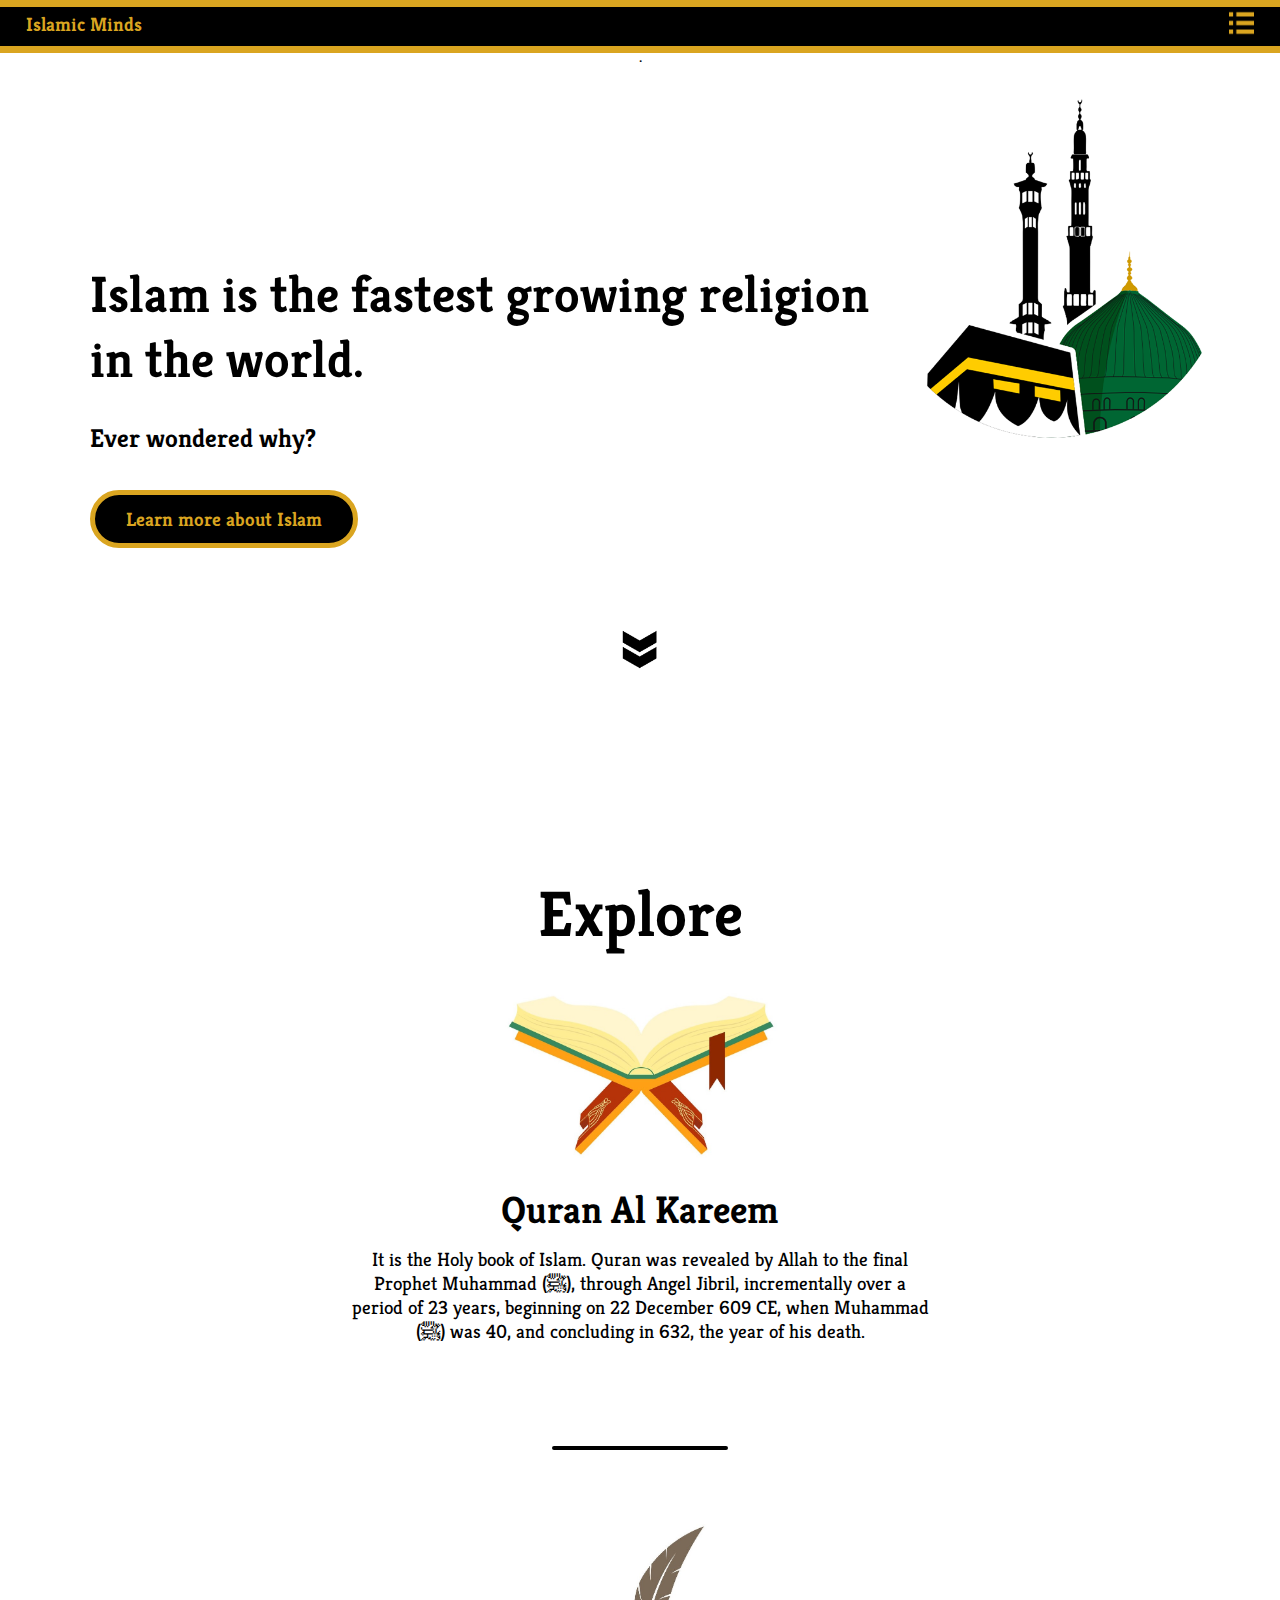
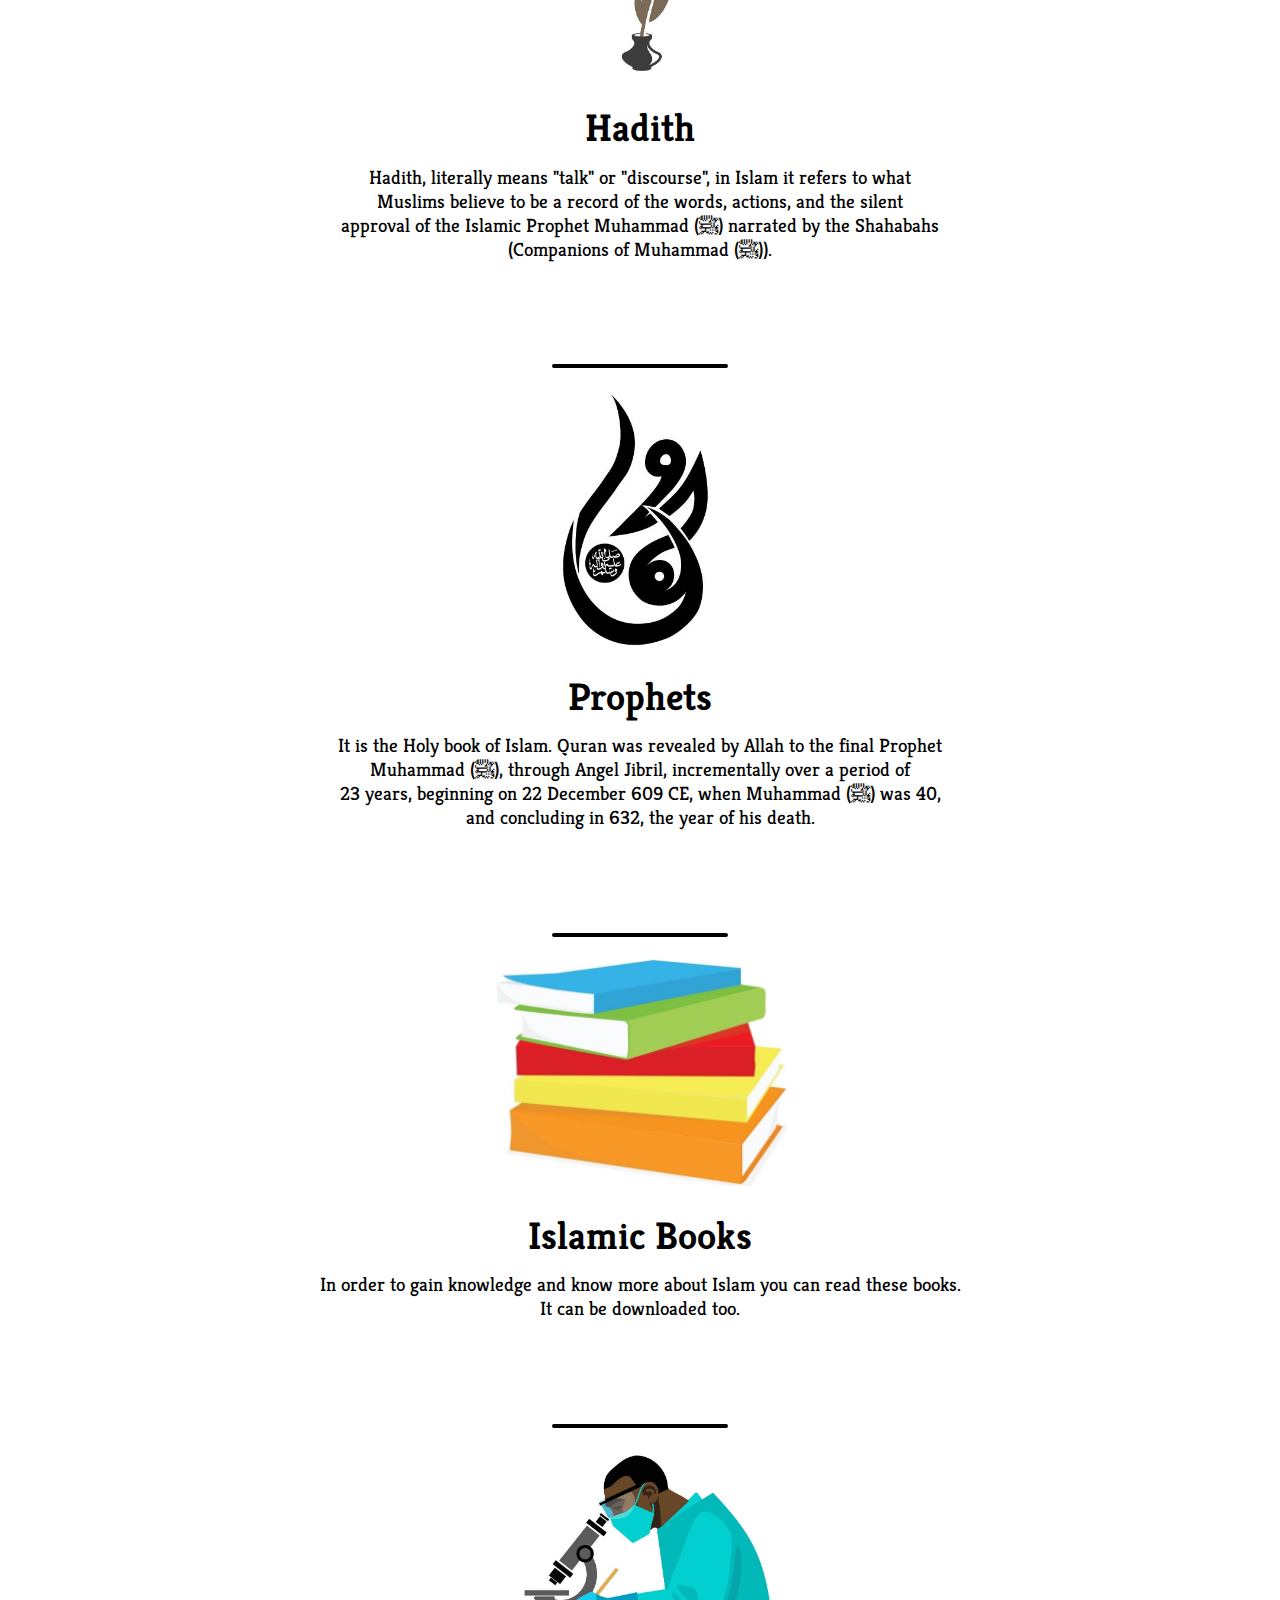
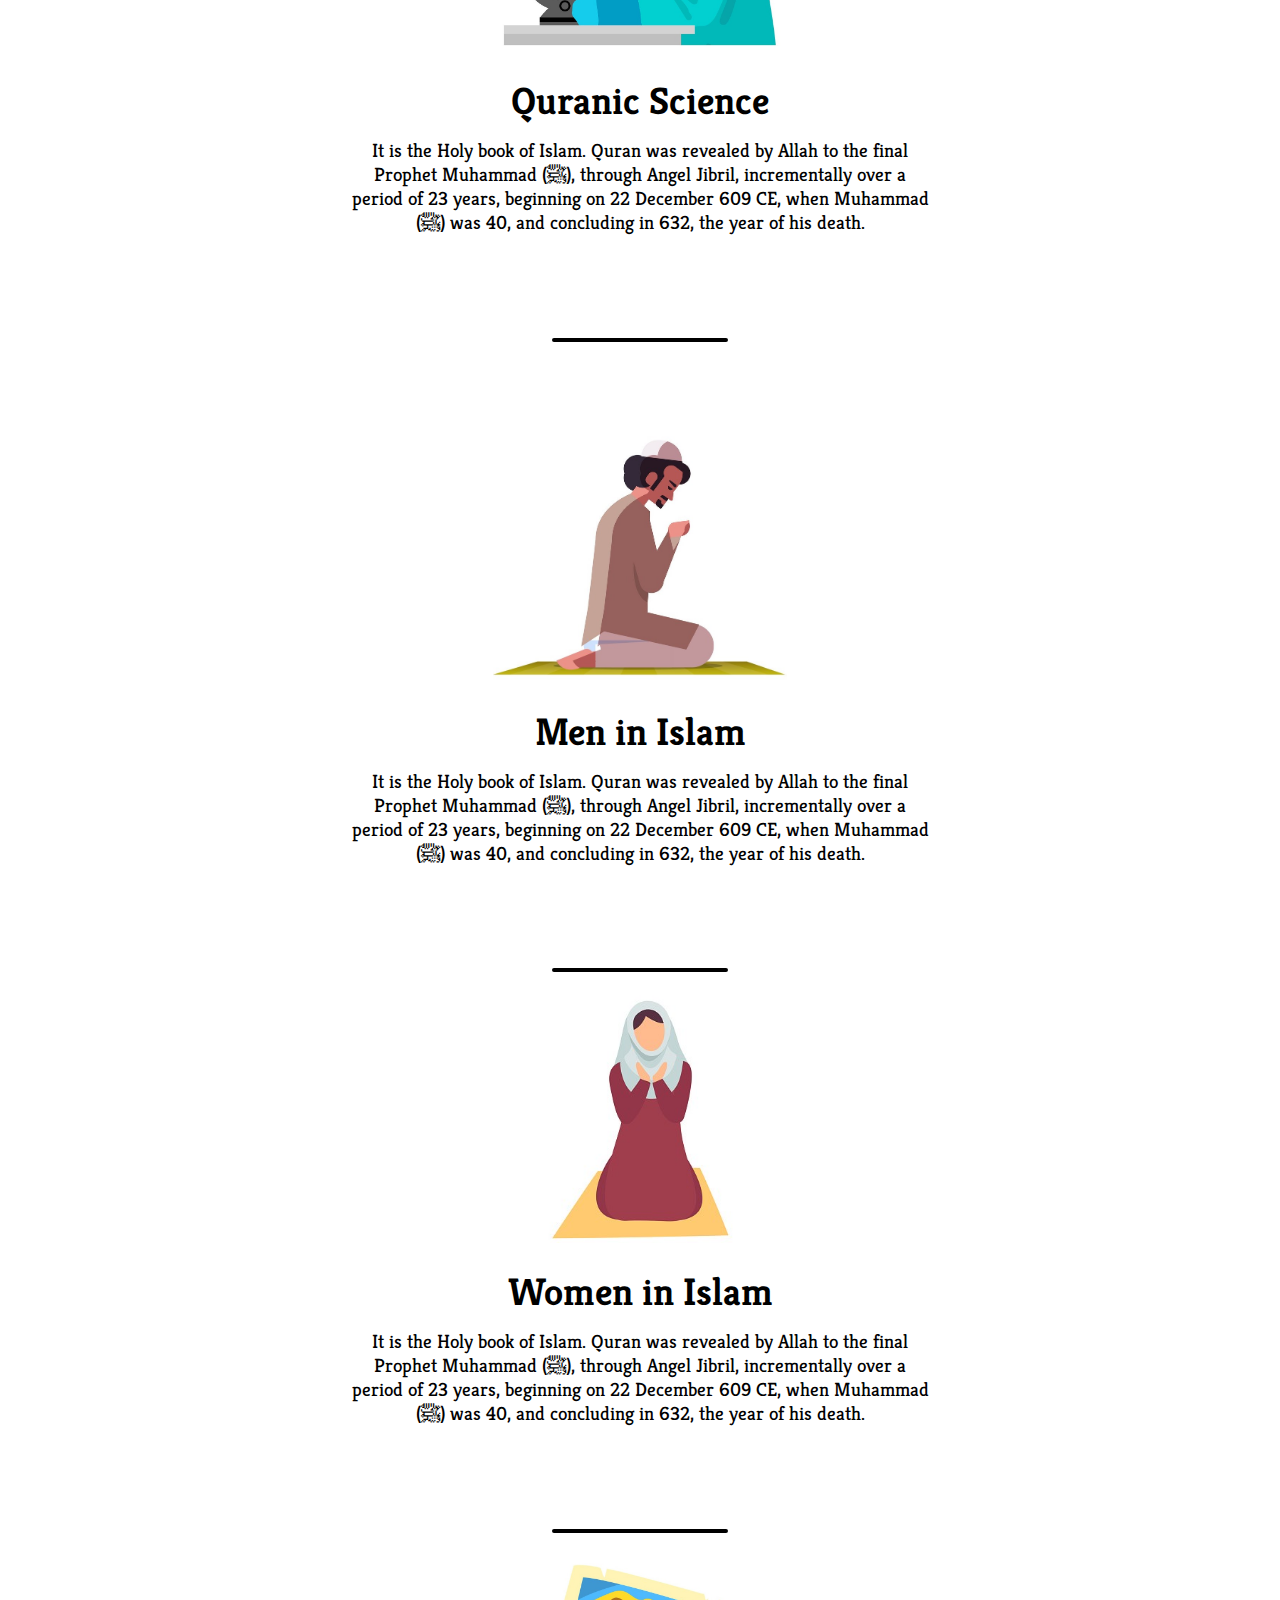
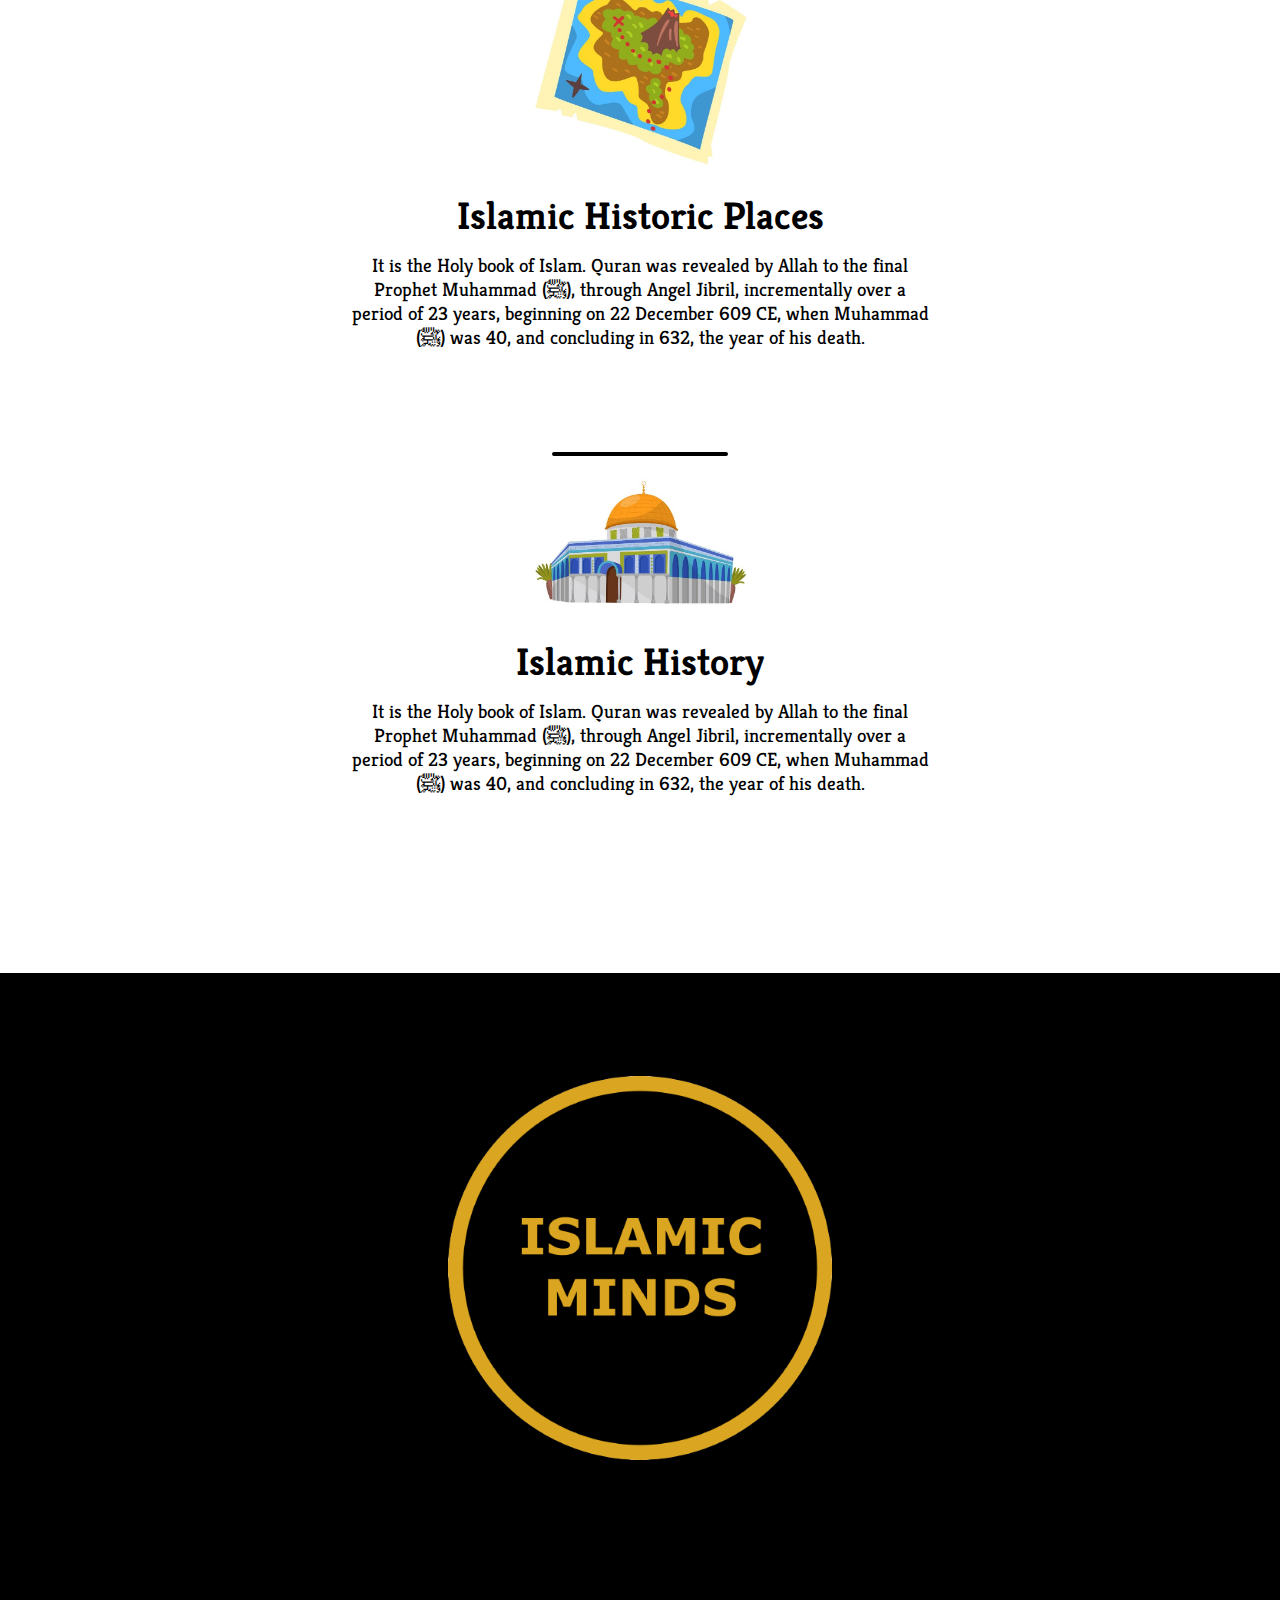
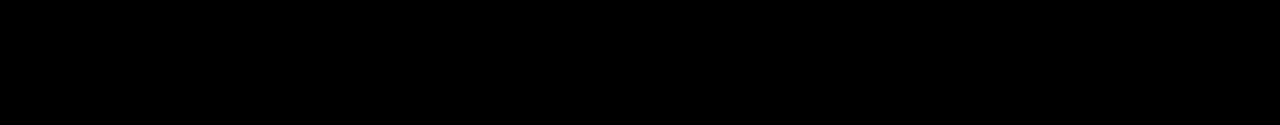
==== index.htm @ e4128f82 "An update" ====
<!DOCTYPE html>
<html lang="en">
  <head>
    <meta charset="UTF-8" />
    <meta
      name="viewport"
      content="width=device-width,initial-scale=1,maximum-scale=1,user-scalable=no"
    />
    <meta http-equiv="X-UA-Compatible" content="IE=edge,chrome=1" />
    <meta name="HandheldFriendly" content="true" />
    <title>Islamic Minds</title>
    <link
      rel="stylesheet"
      href="CSS\style.css"
    />
    <link
      href="https://fonts.googleapis.com/css2?family=Kreon&display=swap"
      rel="stylesheet"
    />
    <link rel="stylesheet" href="https://cdnjs.cloudflare.com/ajax/libs/font-awesome/4.7.0/css/font-awesome.min.css">
    <link
      rel="icon"
      type="image/png"
      href="Images\Favicon.png"
    />
    <script src="Javascript\script.js"></script>
  </head>
  <body>
    <div class="gold-bar">.</div>
    <h2 class="logo">
      <a href="index.htm"
        >Islamic Minds</a>
    </h2>
    <div id="mynavbar" class="navbar">
      <a href="javascript:void(0)" class="closebtn" onclick="closeNav()"
        >&times;</a
      >
      
      <h2>
        <a href="index.htm"
          ><img
            src="Images\logo.png"
            width="20%"
        /></a>
      </h2>
      <a href="HTML/Quran.htm">Quran</a>
      <a href="HTML/Hadith.htm">Hadith</a>
      <a href="HTML/Dua.htm">Dua</a>
      <a href="HTML/Pillars-of-islam.htm">Pillars of Islam</a>
      <a href="HTML/Prophets.htm">Prophets</a>
      <a href="HTML/Books.htm">Books to gain more knowledge about Islam</a>
      <a href="HTML/Dawah-Training.htm">Dawah Training</a>
      <a href="HTML/Quranic-science.htm">Quranic Science</a>
      <a href="HTML/Invention-by-Muslims.htm">Invention by Muslims</a>
      <a href="HTML/Men-in-Islam.htm">Men in Islam</a>
      <a href="HTML/Women-in-Islam.htm">Women in Islam</a>
      <a href="HTML/Nasheed.htm">Nasheeds</a>
      <a href="HTML/History.htm">Islamic History</a>
      <a href="HTML/Places.htm">Islamic Places</a>
      <a href="HTML/Movies.htm">Islamic Movies/Series</a>
      <a href="#">Developers</a>
      <a href="#">Services</a>
      <a href="#">Clients</a>
      <a href="#">Contact</a>
    </div>
    <!-- Use any element to open the sidenav -->
    <span onclick="openNav()"
      ><img
        id="menu"
        src="Images\menu.png"
    /></span>
<div class="gold-bar">.</div>
    <!-- Add all page content inside this div if you want the side nav to push page content to the right (not used if you only want the sidenav to sit on top of the page -->
<!------------------------------------------------------------------------HOMEPAGE----------------------------------------------------------------->
    <div id="main">
<!------------------------------------------------------------------------------------------------------------------------------------------------->
      <div class="homepage-features">
        <img
          src="Images\Makkah-Madinah.png"
          align="right"
          width="30%"
        />
<div>
  <h1 class="homepage-heading-left">
    Islam is the fastest growing religion<br />in the world.
  </h1>
  <br />

  <h5 class="homepage-heading-2-left">Ever wondered why?</h5>
  <a href="Introduction-to-Islam.htm" class="Button"
    ><b>Learn more about Islam</b></a
  >
</div>
<img class="scroll-down" src="Images\Double-down arrow.png" />

  
      </div>
      <br/>
      <br/>
     <h3 id="explore">Explore</h3>
      <div class="homepage-features">
          <img class="homepage-images" src="Vector\Quran.jpg"/>
          <h1 class="title">
            Quran Al Kareem
          </h1>
          <p class="centered-paragraph">It is the Holy book of Islam. Quran was revealed by Allah to the final<br />
            Prophet Muhammad (ﷺ), through Angel Jibril, incrementally over a<br />
            period of 23 years, beginning on 22 December 609 CE, when
            Muhammad<br />(ﷺ) was 40, and concluding in 632, the year of his
            death.</p>
      </div>
      <hr/>
      <div class="homepage-features">
        <img class="homepage-images" src="Vector\hadith.jpg"/>
        <h1 class="title">
            Hadith
        </h1>
        <p class="centered-paragraph"> Hadith, literally means "talk" or "discourse", in Islam it refers to
            what<br />Muslims believe to be a record of the words, actions, and
            the silent<br />approval of the Islamic Prophet Muhammad (ﷺ) narrated
            by the Shahabahs<br />(Companions of Muhammad (ﷺ)).</p>
    </div>
    <hr/>
    <div class="homepage-features">
        <img class="homepage-images" src="Vector\Prophet.jpg"/>
        <h1 class="title">
            Prophets
        </h1>
        <p class="centered-paragraph">It is the Holy book of Islam. Quran was revealed by Allah to the final
            Prophet<br />Muhammad (ﷺ), through Angel Jibril, incrementally over a
            period of<br />23 years, beginning on 22 December 609 CE, when
            Muhammad (ﷺ) was 40,<br />and concluding in 632, the year of his
            death.</p>
    </div>
    <hr/>
    <div class="homepage-features">
        <img class="homepage-images" src="Vector\Book.JPG"/>
        <h1 class="title">
            Islamic Books
        </h1>
        <p class="centered-paragraph">In order to gain knowledge and know more about Islam you can read
          these books.<br />It can be downloaded too.</p>
    </div>
    <hr/>
    <div class="homepage-features">
        <img class="homepage-images" src="Vector\Science.jpg"/>
        <h1 class="title">
            Quranic Science
        </h1>
        <p class="centered-paragraph">It is the Holy book of Islam. Quran was revealed by Allah to the final<br />
          Prophet Muhammad (ﷺ), through Angel Jibril, incrementally over a<br />
          period of 23 years, beginning on 22 December 609 CE, when
          Muhammad<br />(ﷺ) was 40, and concluding in 632, the year of his
          death.</p>
    </div>
    <hr/>
    <div class="homepage-features">
        <img class="homepage-images" src="Vector\Salah.jpg"/>
        <h1 class="title">
            Men in Islam
        </h1>
        <p class="centered-paragraph">It is the Holy book of Islam. Quran was revealed by Allah to the final<br />
          Prophet Muhammad (ﷺ), through Angel Jibril, incrementally over a<br />
          period of 23 years, beginning on 22 December 609 CE, when
          Muhammad<br />(ﷺ) was 40, and concluding in 632, the year of his
          death.</p>
    </div>
    <hr/>
    <div class="homepage-features">
        <img class="homepage-images" src="Vector\Woman.jpg"/>
        <h1 class="title">
          Women in Islam
        </h1>
        <p class="centered-paragraph">It is the Holy book of Islam. Quran was revealed by Allah to the final<br />
          Prophet Muhammad (ﷺ), through Angel Jibril, incrementally over a<br />
          period of 23 years, beginning on 22 December 609 CE, when
          Muhammad<br />(ﷺ) was 40, and concluding in 632, the year of his
          death.</p>
    </div>
    <hr/>
    <div class="homepage-features">
        <img class="homepage-images" src="Vector\Historic places.jpg"/>
        <h1 class="title">
            Islamic Historic Places
        </h1>
        <p class="centered-paragraph">It is the Holy book of Islam. Quran was revealed by Allah to the final<br />
          Prophet Muhammad (ﷺ), through Angel Jibril, incrementally over a<br />
          period of 23 years, beginning on 22 December 609 CE, when
          Muhammad<br />(ﷺ) was 40, and concluding in 632, the year of his
          death.</p>
    </div> 
    <hr/>
    <div class="homepage-features">
        <img class="homepage-images" src="Vector\History.jpg"/>
        <h1 class="title">
            Islamic History
        </h1>
        <p class="centered-paragraph">It is the Holy book of Islam. Quran was revealed by Allah to the final<br />
          Prophet Muhammad (ﷺ), through Angel Jibril, incrementally over a<br />
          period of 23 years, beginning on 22 December 609 CE, when
          Muhammad<br />(ﷺ) was 40, and concluding in 632, the year of his
          death.</p>
    </div>
    </div>
  </body>
  <!----------------------------------------------------------------------------------------------------------------------------------------------->
  <!--------------------------------------------------------FOOTER--------------------------------------------------------------------------------->
  <footer>
    <img src="Images/logo-transparent.png" class="footer-logo">
    <div class="footer">
      <div class="row">
      <a href="#"><i class="fa fa-facebook"></i></a>
      <a href="#"><i class="fa fa-instagram"></i></a>
      <a href="#"><i class="fa fa-youtube"></i></a>
      <a href="#"><i class="fa fa-twitter"></i></a>
      </div>
      
      <div class="row">
      <ul>
      <li><a href="#">Contact us</a></li>
      <li><a href="#">Our Services</a></li>
      <li><a href="#">Privacy Policy</a></li>
      <li><a href="#">Terms & Conditions</a></li>
      <li><a href="#">Career</a></li>
      </ul>
      </div>
      
      <div class="row">
      Islamic Minds Copyright © 2021 Inferno - All rights reserved || Designed By: Algorithms 
      </div>
      </div>
  </footer>
  <!----------------------------------------------------------------------------------------------------------------------------------------------->
</html>
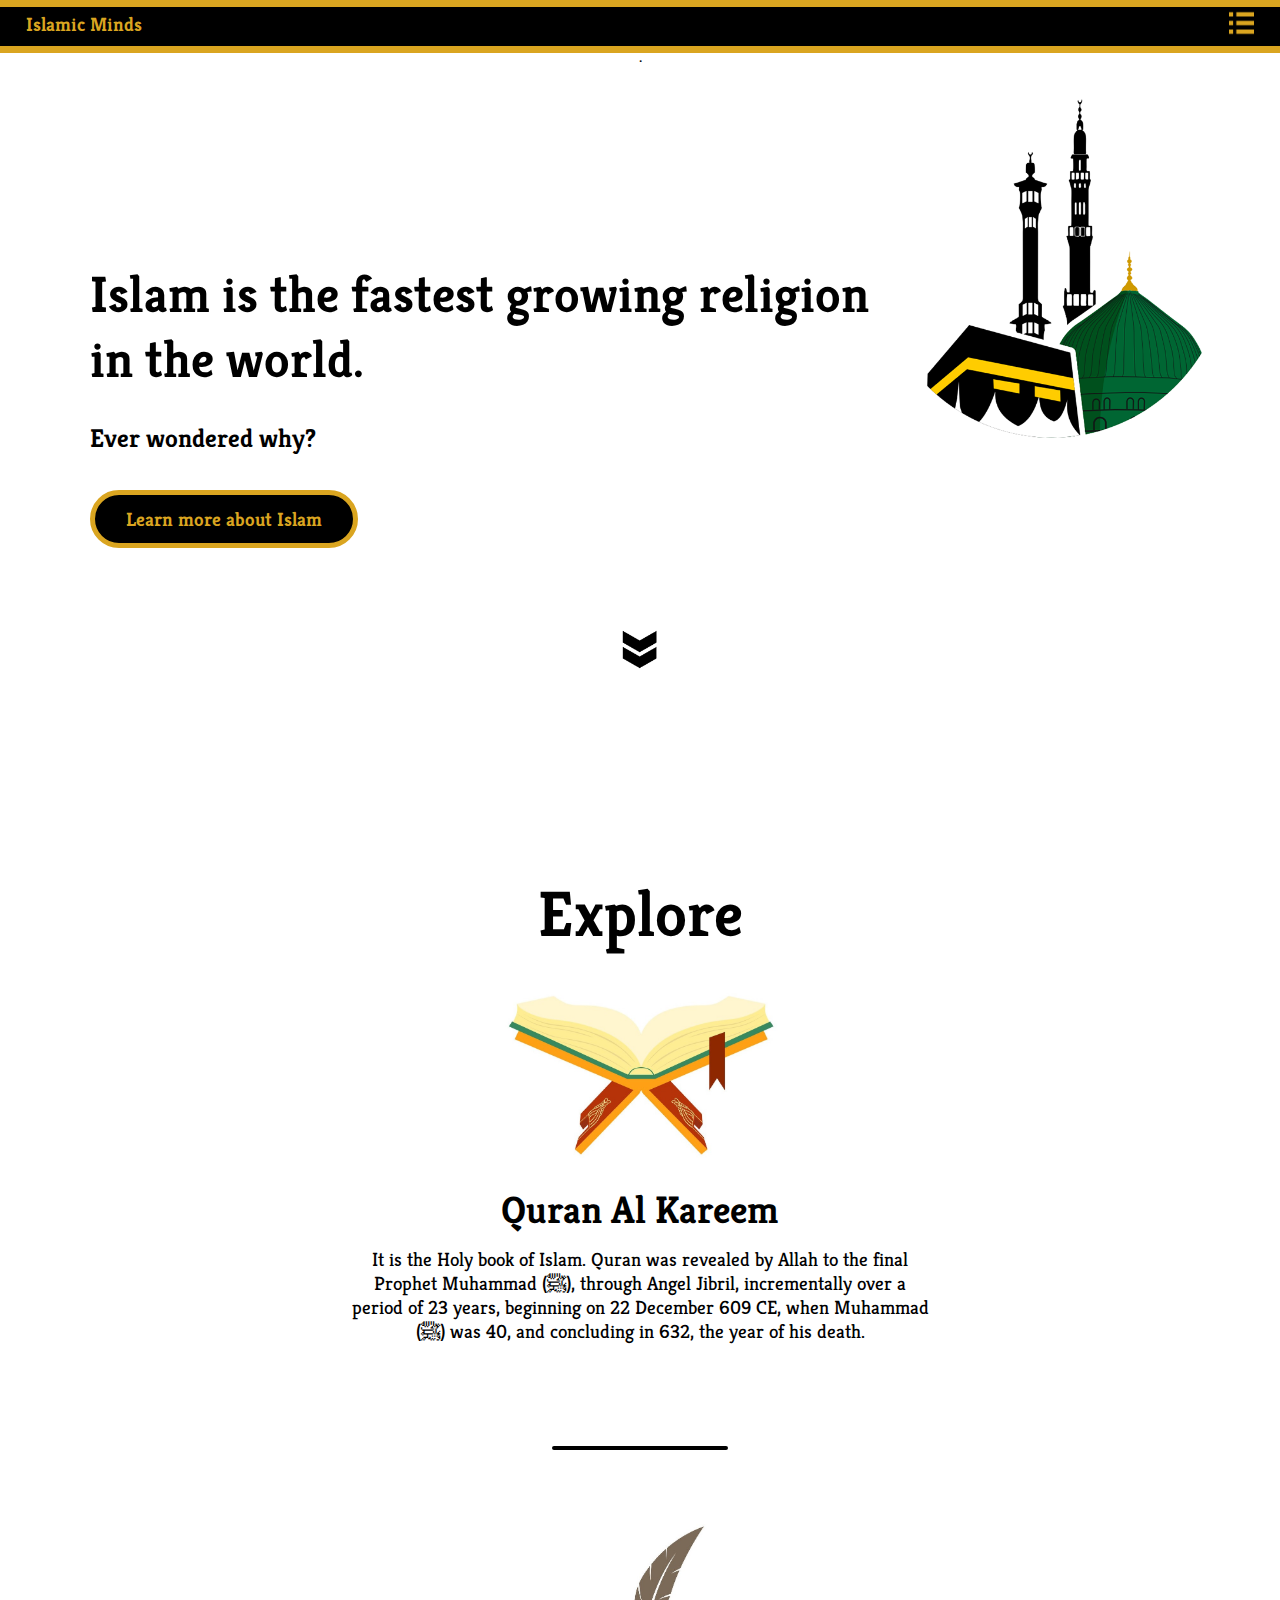
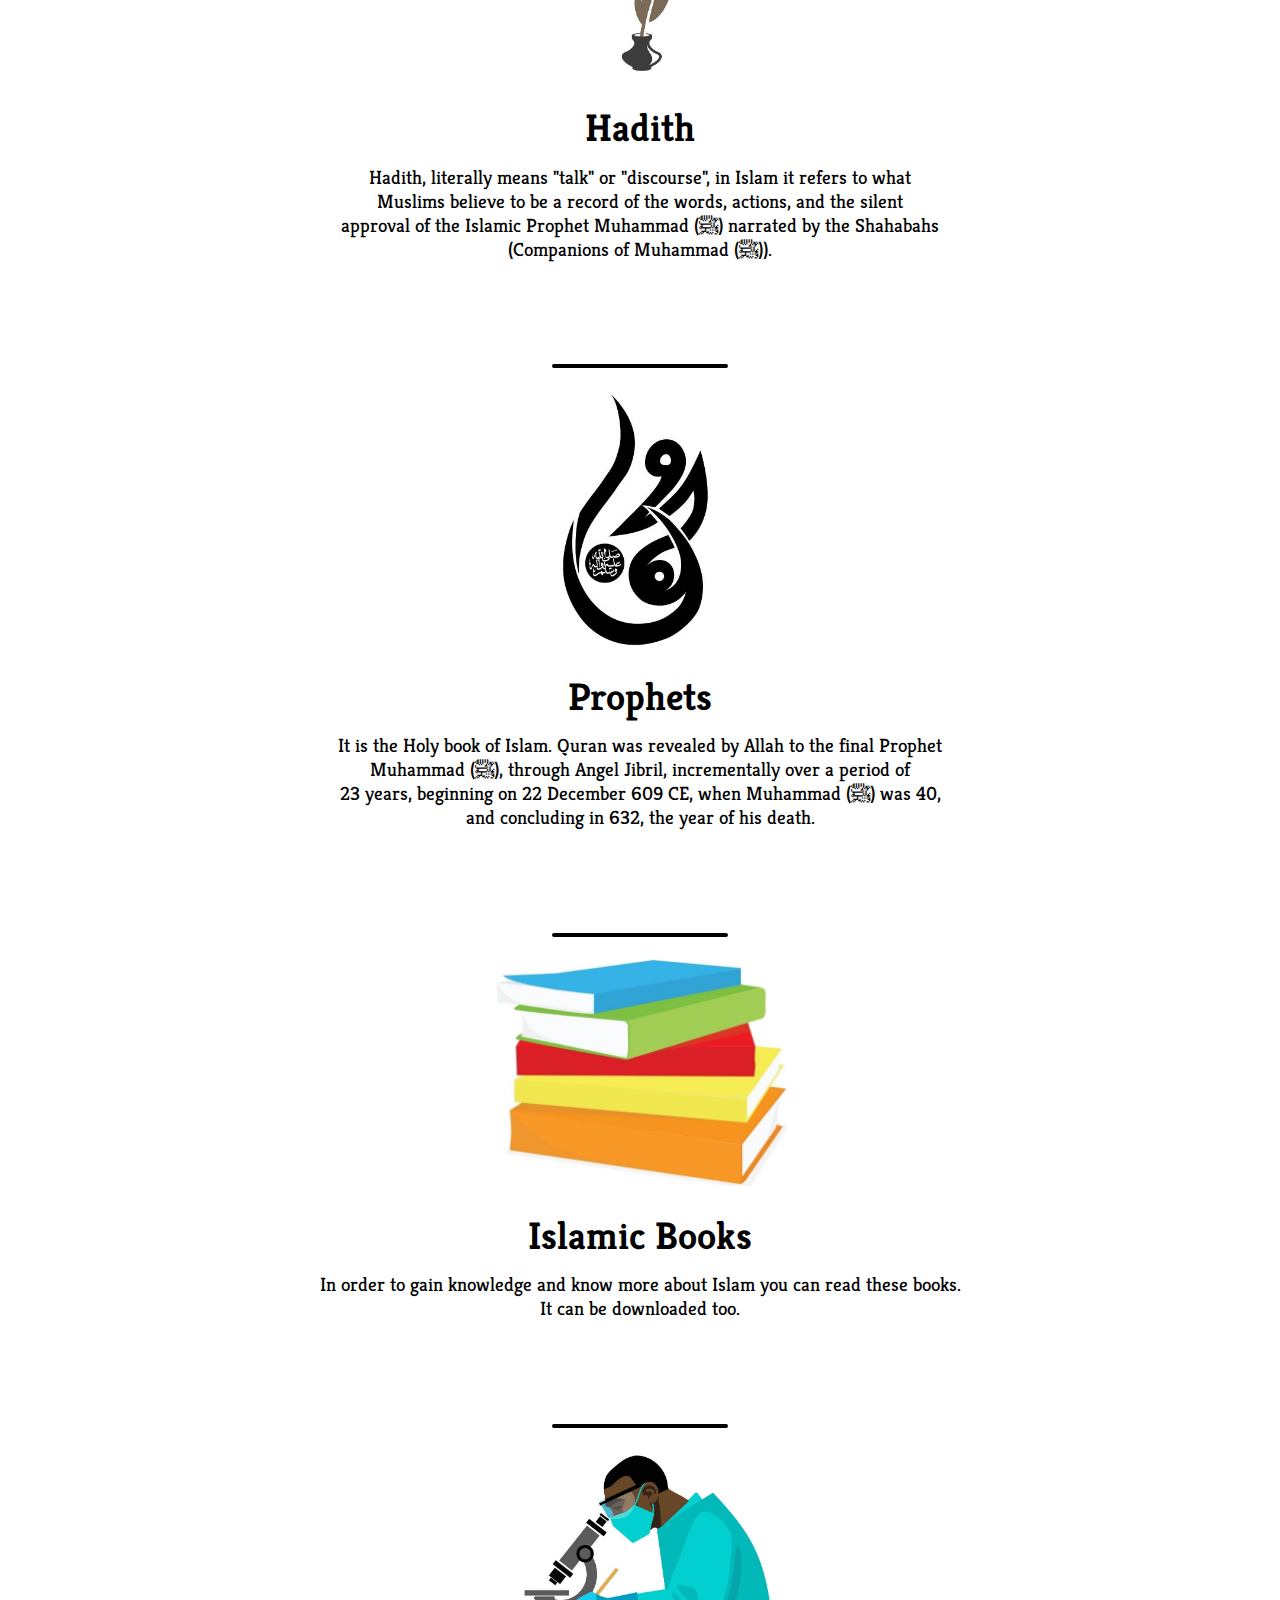
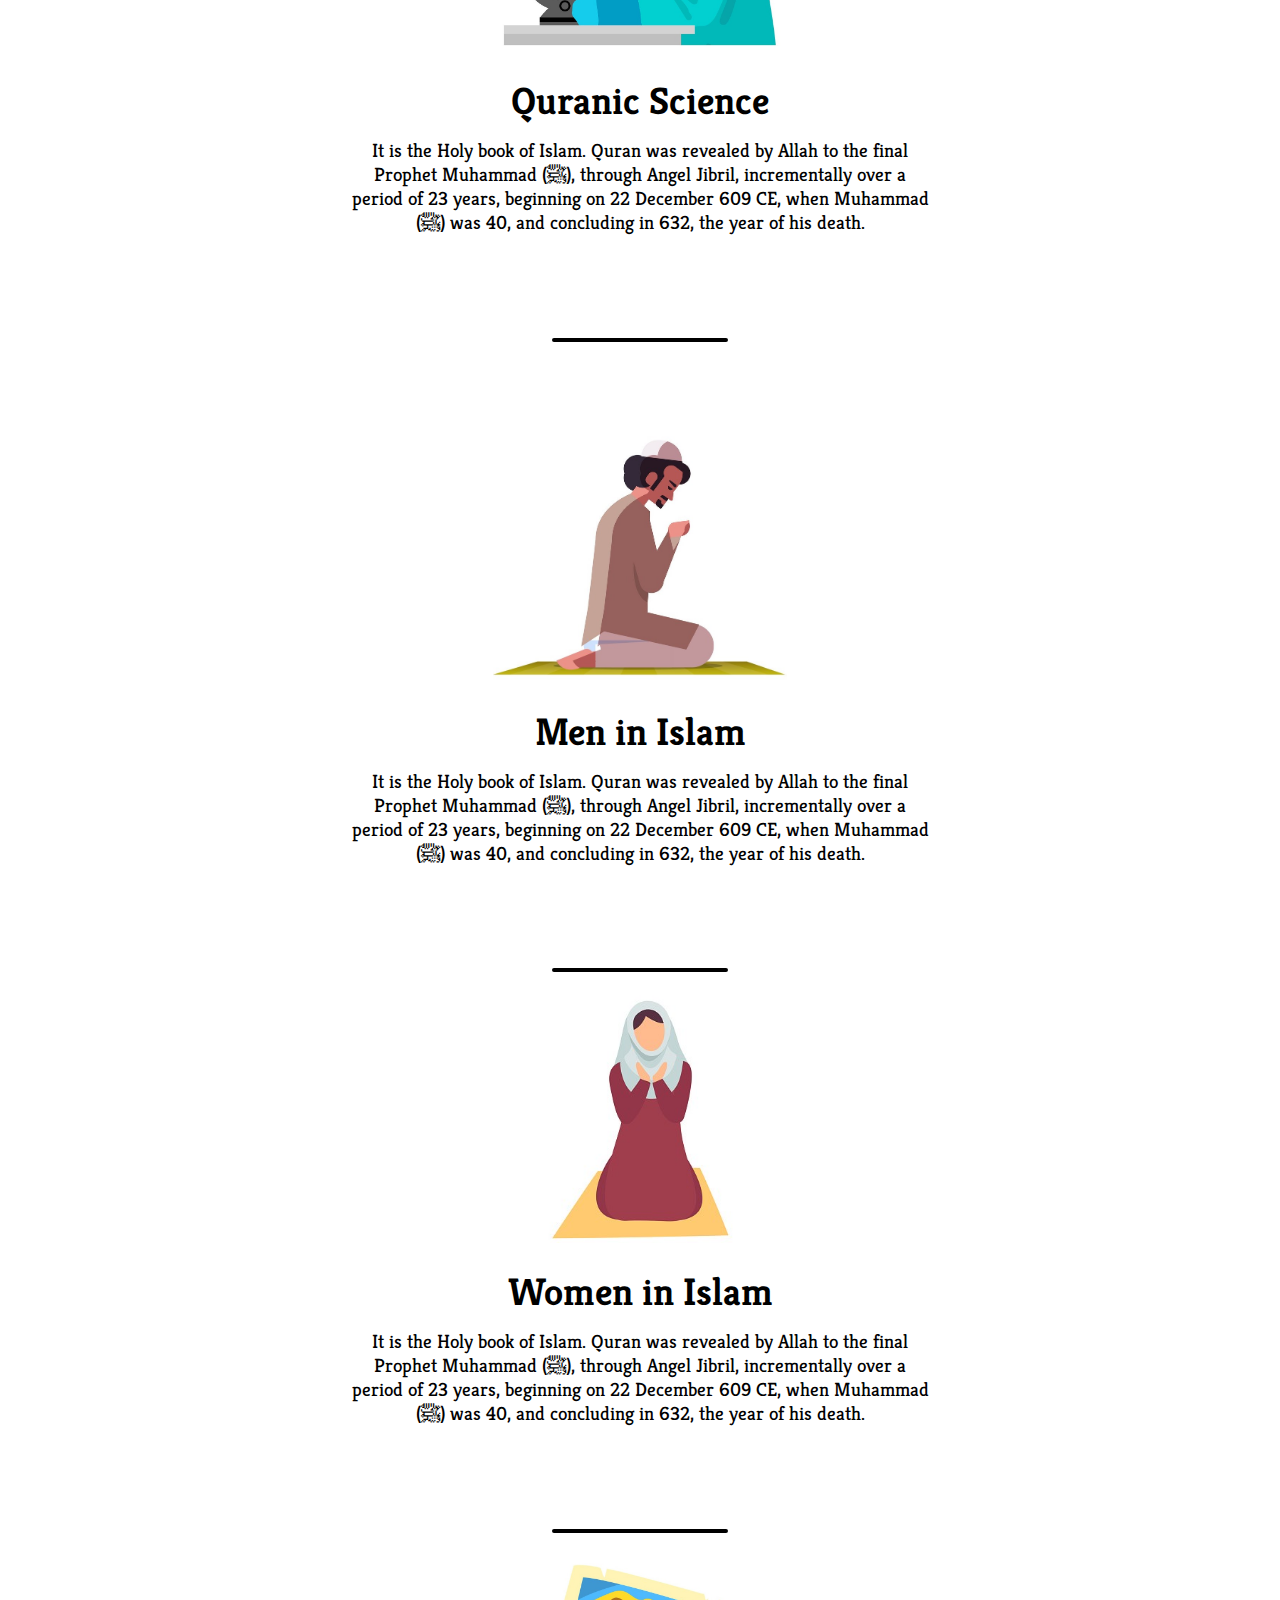
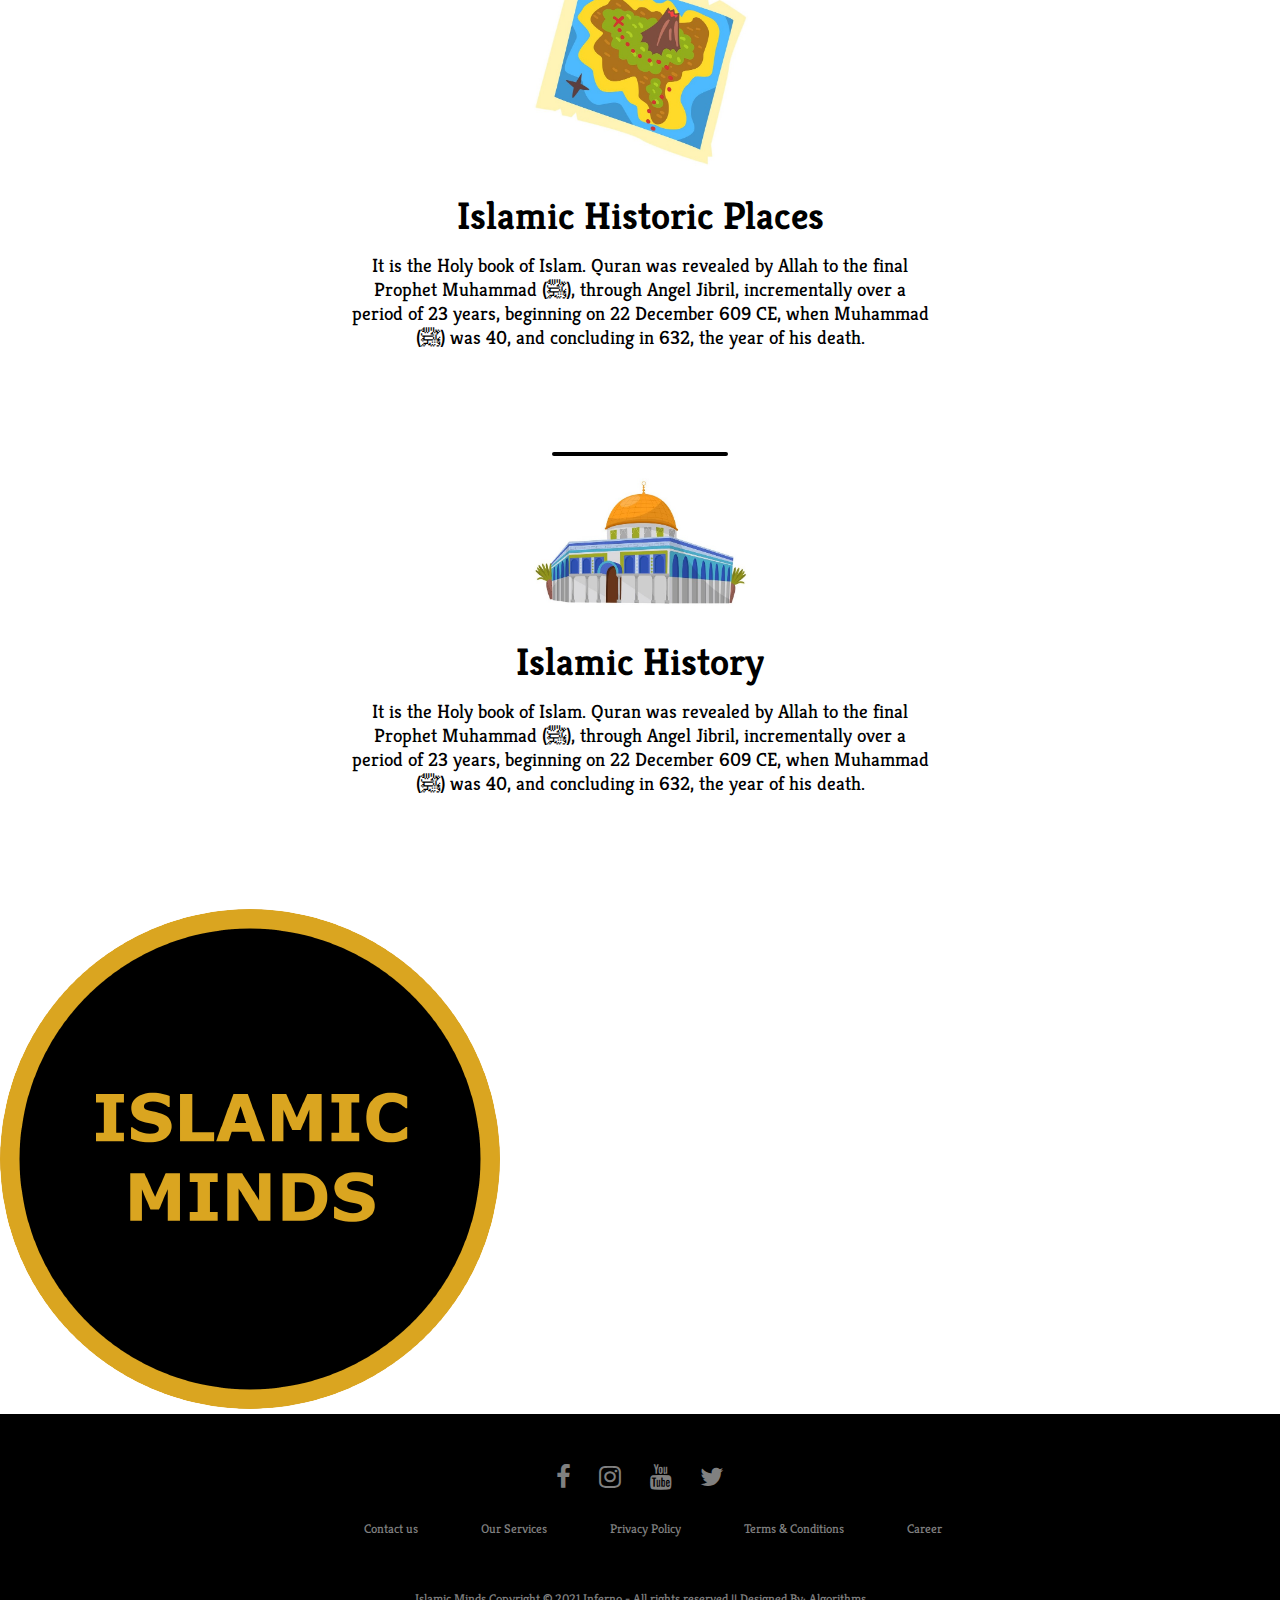
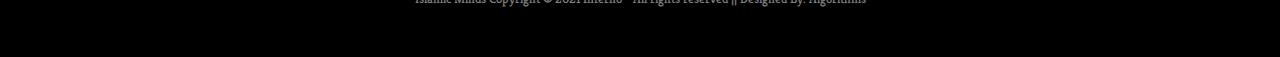
==== commit 14d98b0c: "An update" ====
--- a/index.htm
+++ b/index.htm
@@ -208,14 +208,14 @@
   <footer>
     <img src="Images/logo-transparent.png" class="footer-logo">
     <div class="footer">
-      <div class="row">
-      <a href="#"><i class="fa fa-facebook"></i></a>
-      <a href="#"><i class="fa fa-instagram"></i></a>
+      <div class="rowx">
+      <a href="#https://www.facebook.com/Islamic-Minds-101975535158577"><i class="fa fa-facebook"></i></a>
+      <a href="#https://www.instagram.com/islamicminds.official/"><i class="fa fa-instagram"></i></a>
       <a href="#"><i class="fa fa-youtube"></i></a>
       <a href="#"><i class="fa fa-twitter"></i></a>
       </div>
       
-      <div class="row">
+      <div class="rowx">
       <ul>
       <li><a href="#">Contact us</a></li>
       <li><a href="#">Our Services</a></li>
@@ -225,7 +225,7 @@
       </ul>
       </div>
       
-      <div class="row">
+      <div class="rowx">
       Islamic Minds Copyright © 2021 Inferno - All rights reserved || Designed By: Algorithms 
       </div>
       </div>
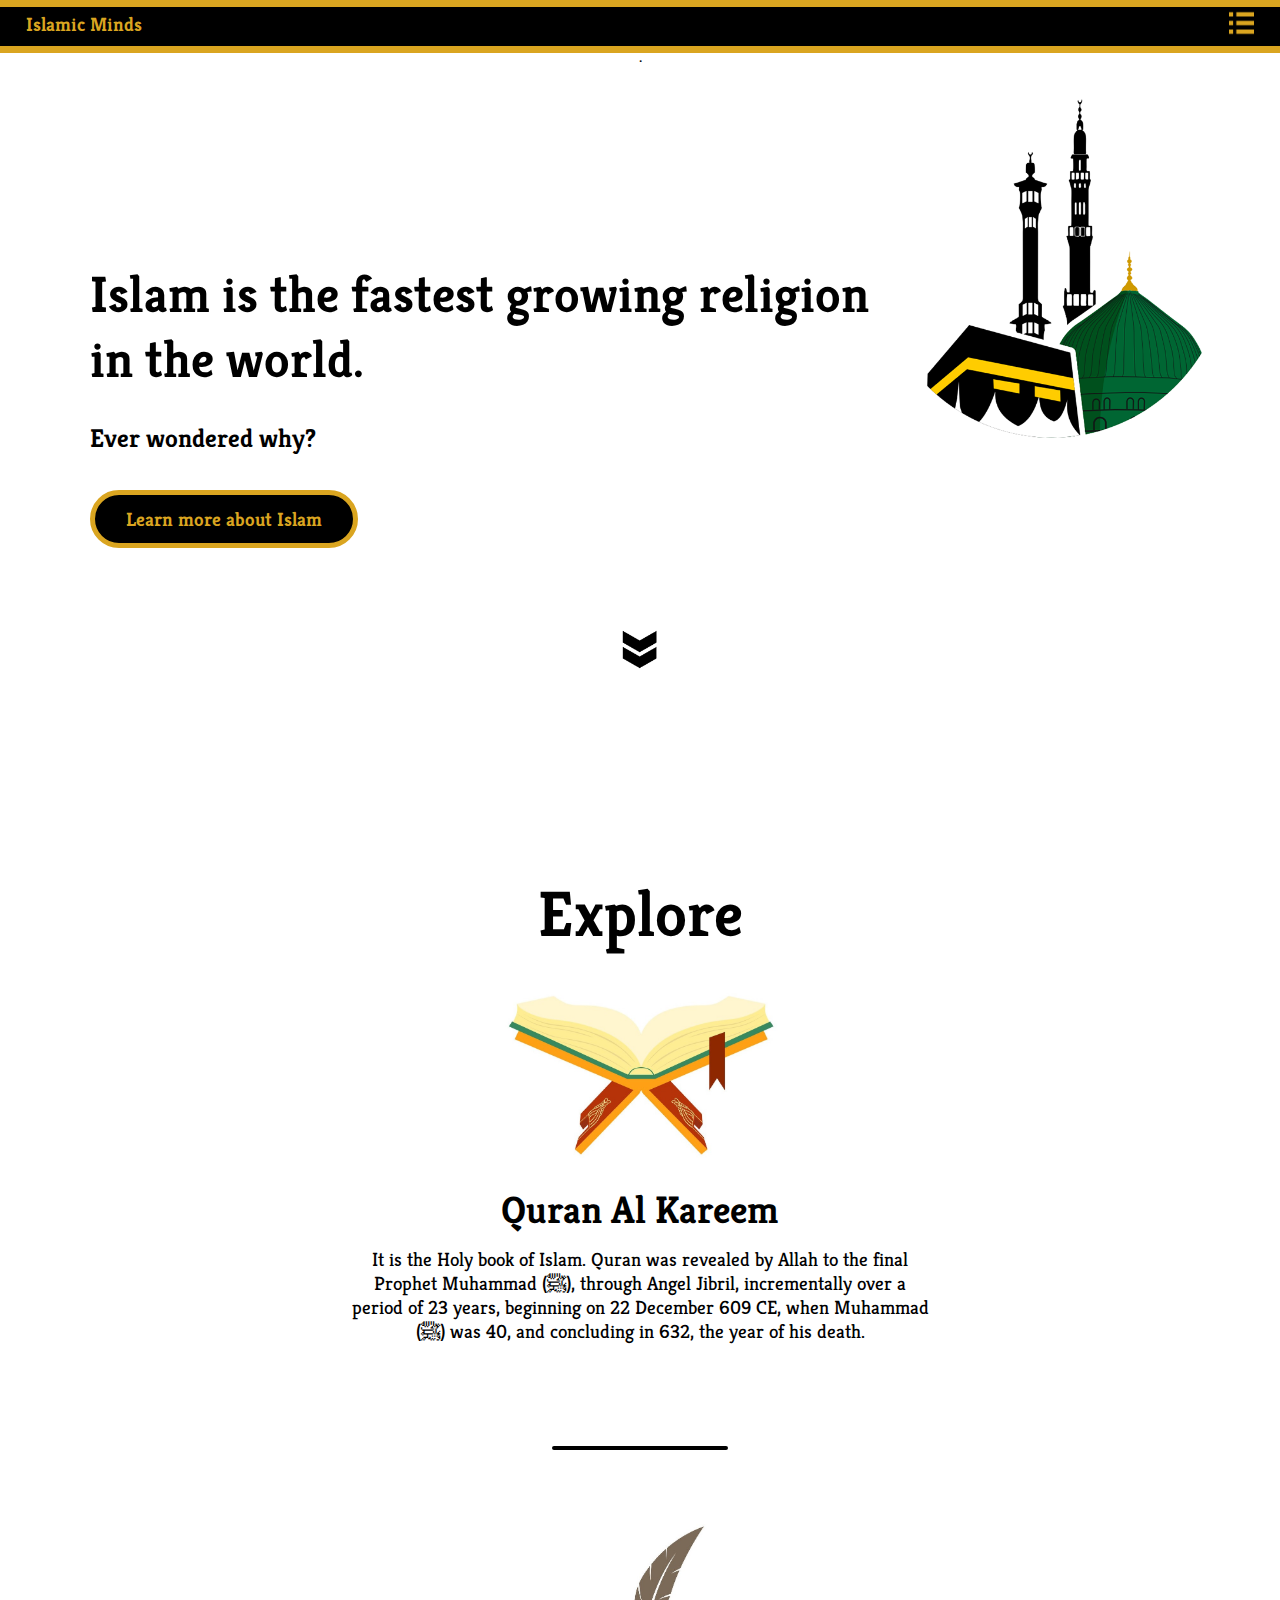
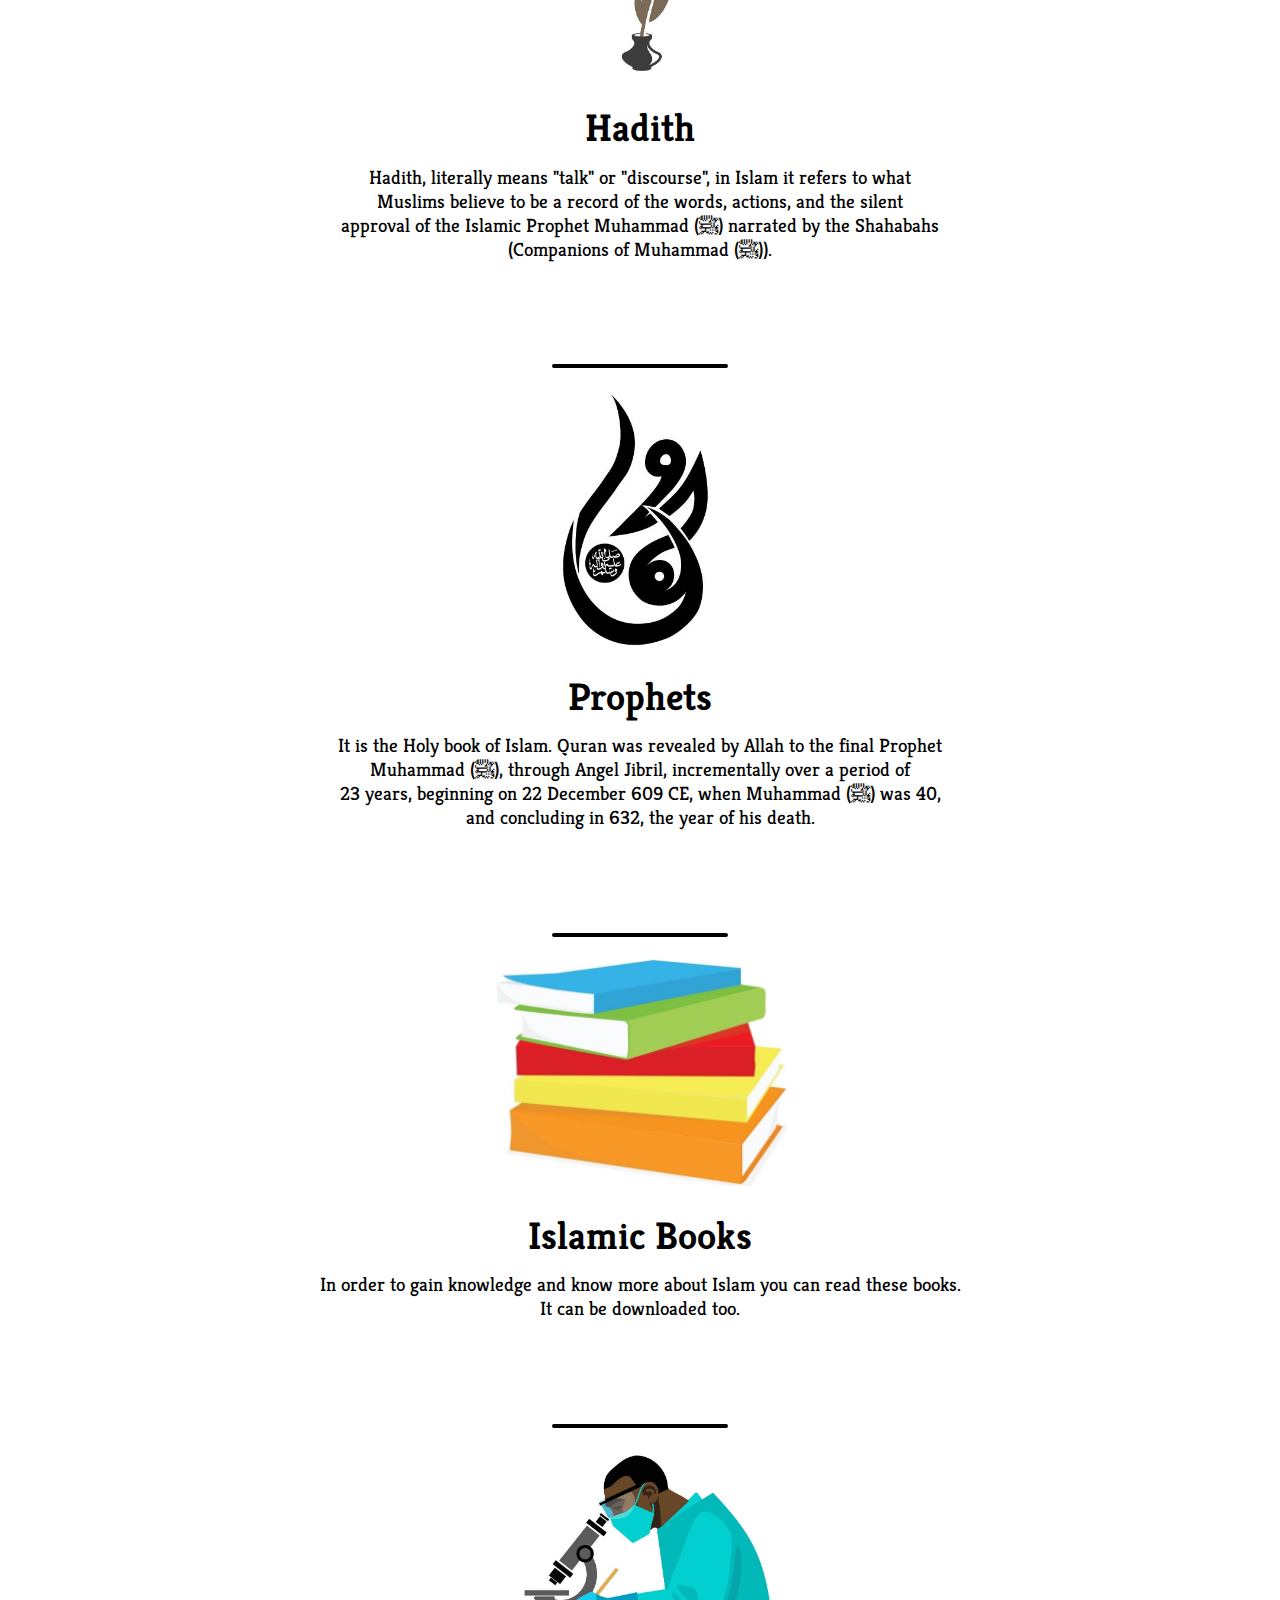
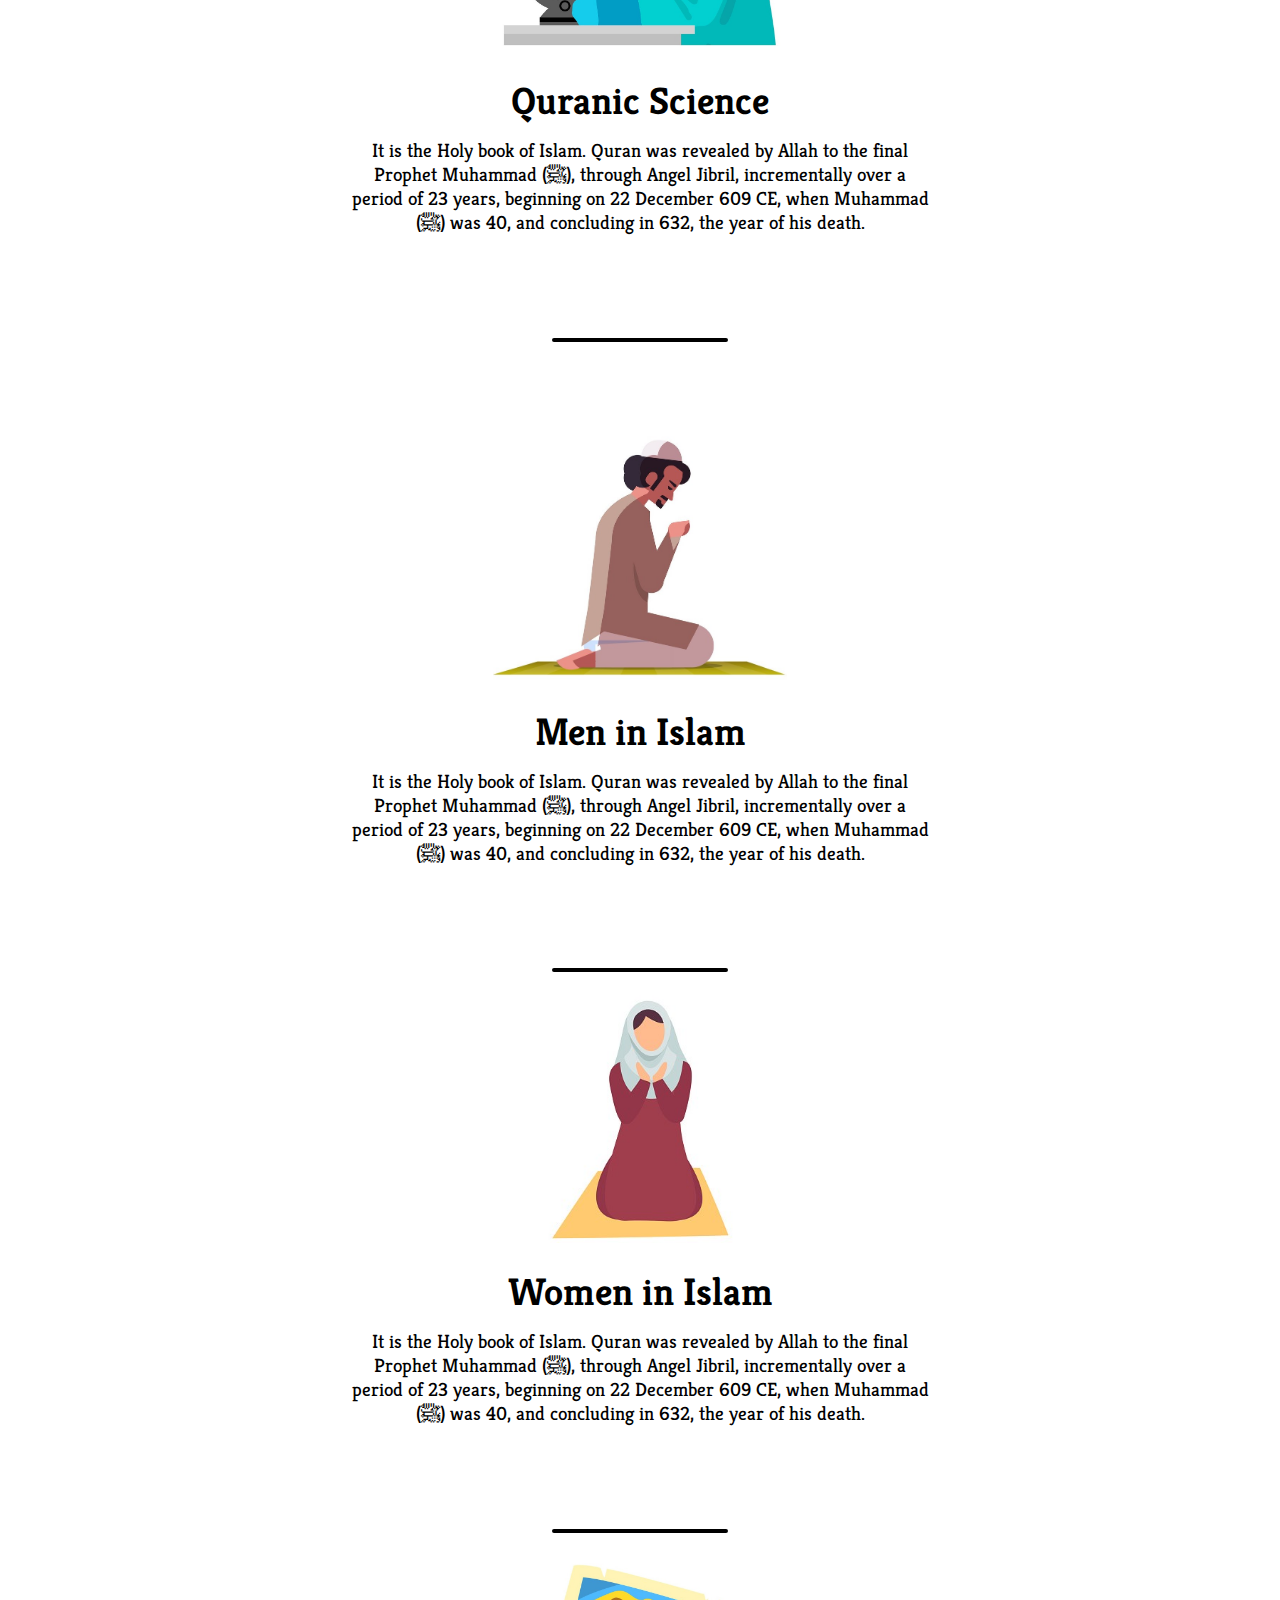
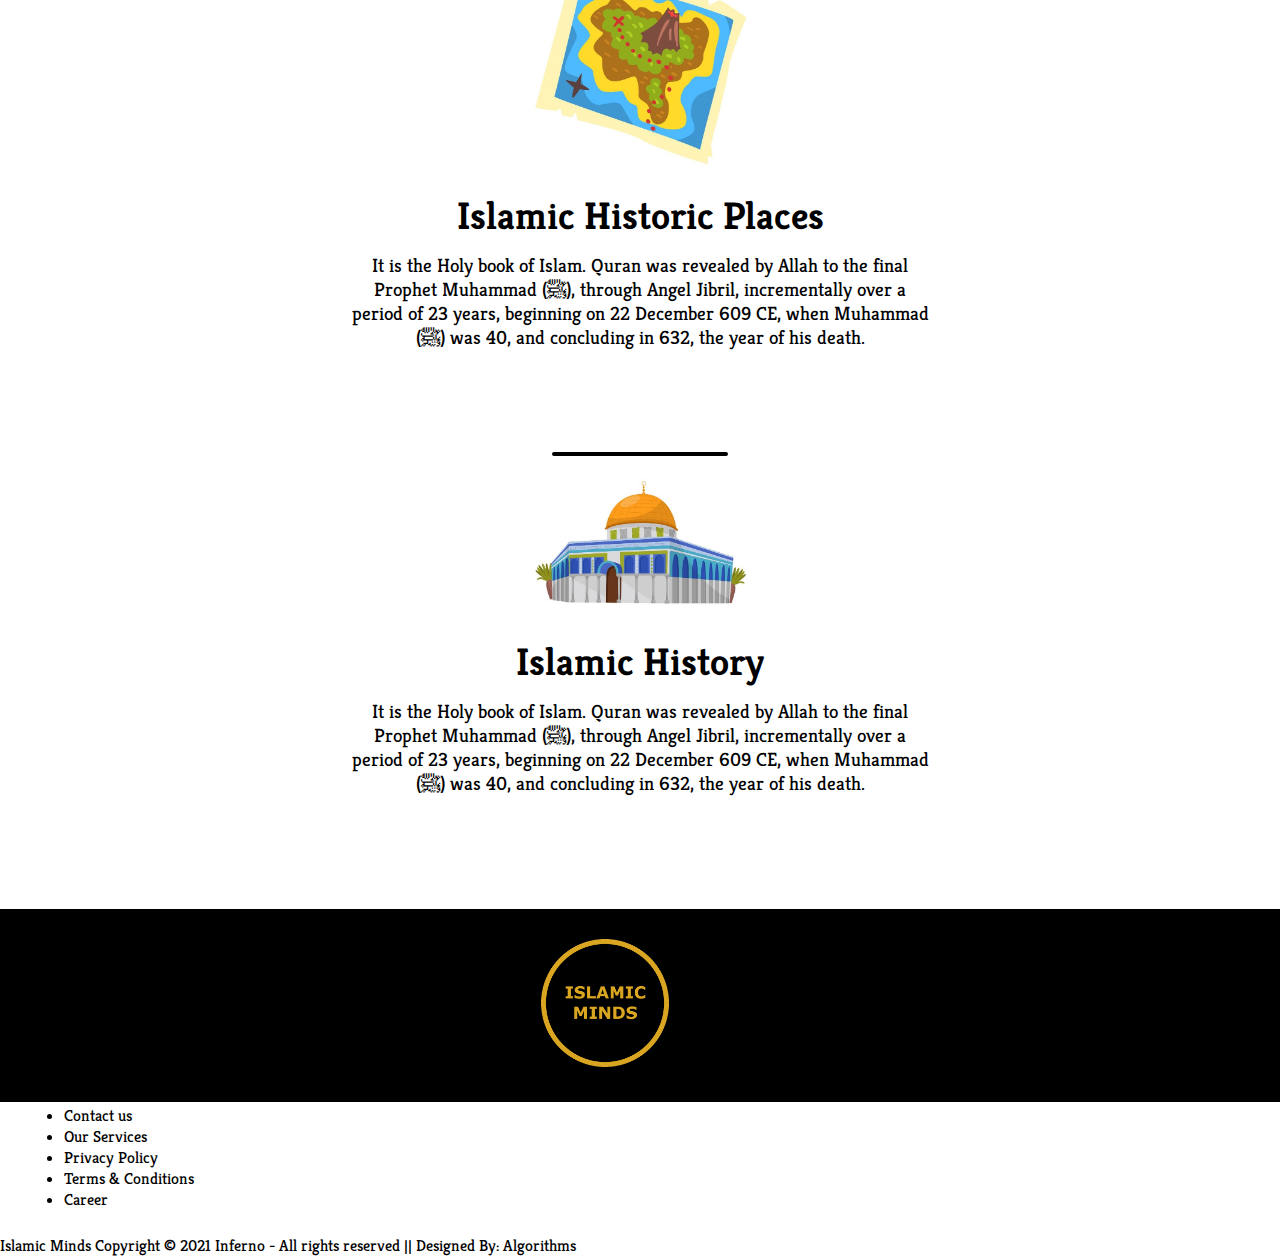
==== commit a4363a49: "An Update" ====
--- a/index.htm
+++ b/index.htm
@@ -39,7 +39,7 @@
       <h2>
         <a href="index.htm"
           ><img
-            src="Images\logo.png"
+            src="Images/logo-transparent.png"
             width="20%"
         /></a>
       </h2>
@@ -206,8 +206,9 @@
   <!----------------------------------------------------------------------------------------------------------------------------------------------->
   <!--------------------------------------------------------FOOTER--------------------------------------------------------------------------------->
   <footer>
-    <img src="Images/logo-transparent.png" class="footer-logo">
+    
     <div class="footer">
+      <img src="Images/logo-transparent.png" class="footer-logo" width="10%>
       <div class="rowx">
       <a href="#https://www.facebook.com/Islamic-Minds-101975535158577"><i class="fa fa-facebook"></i></a>
       <a href="#https://www.instagram.com/islamicminds.official/"><i class="fa fa-instagram"></i></a>
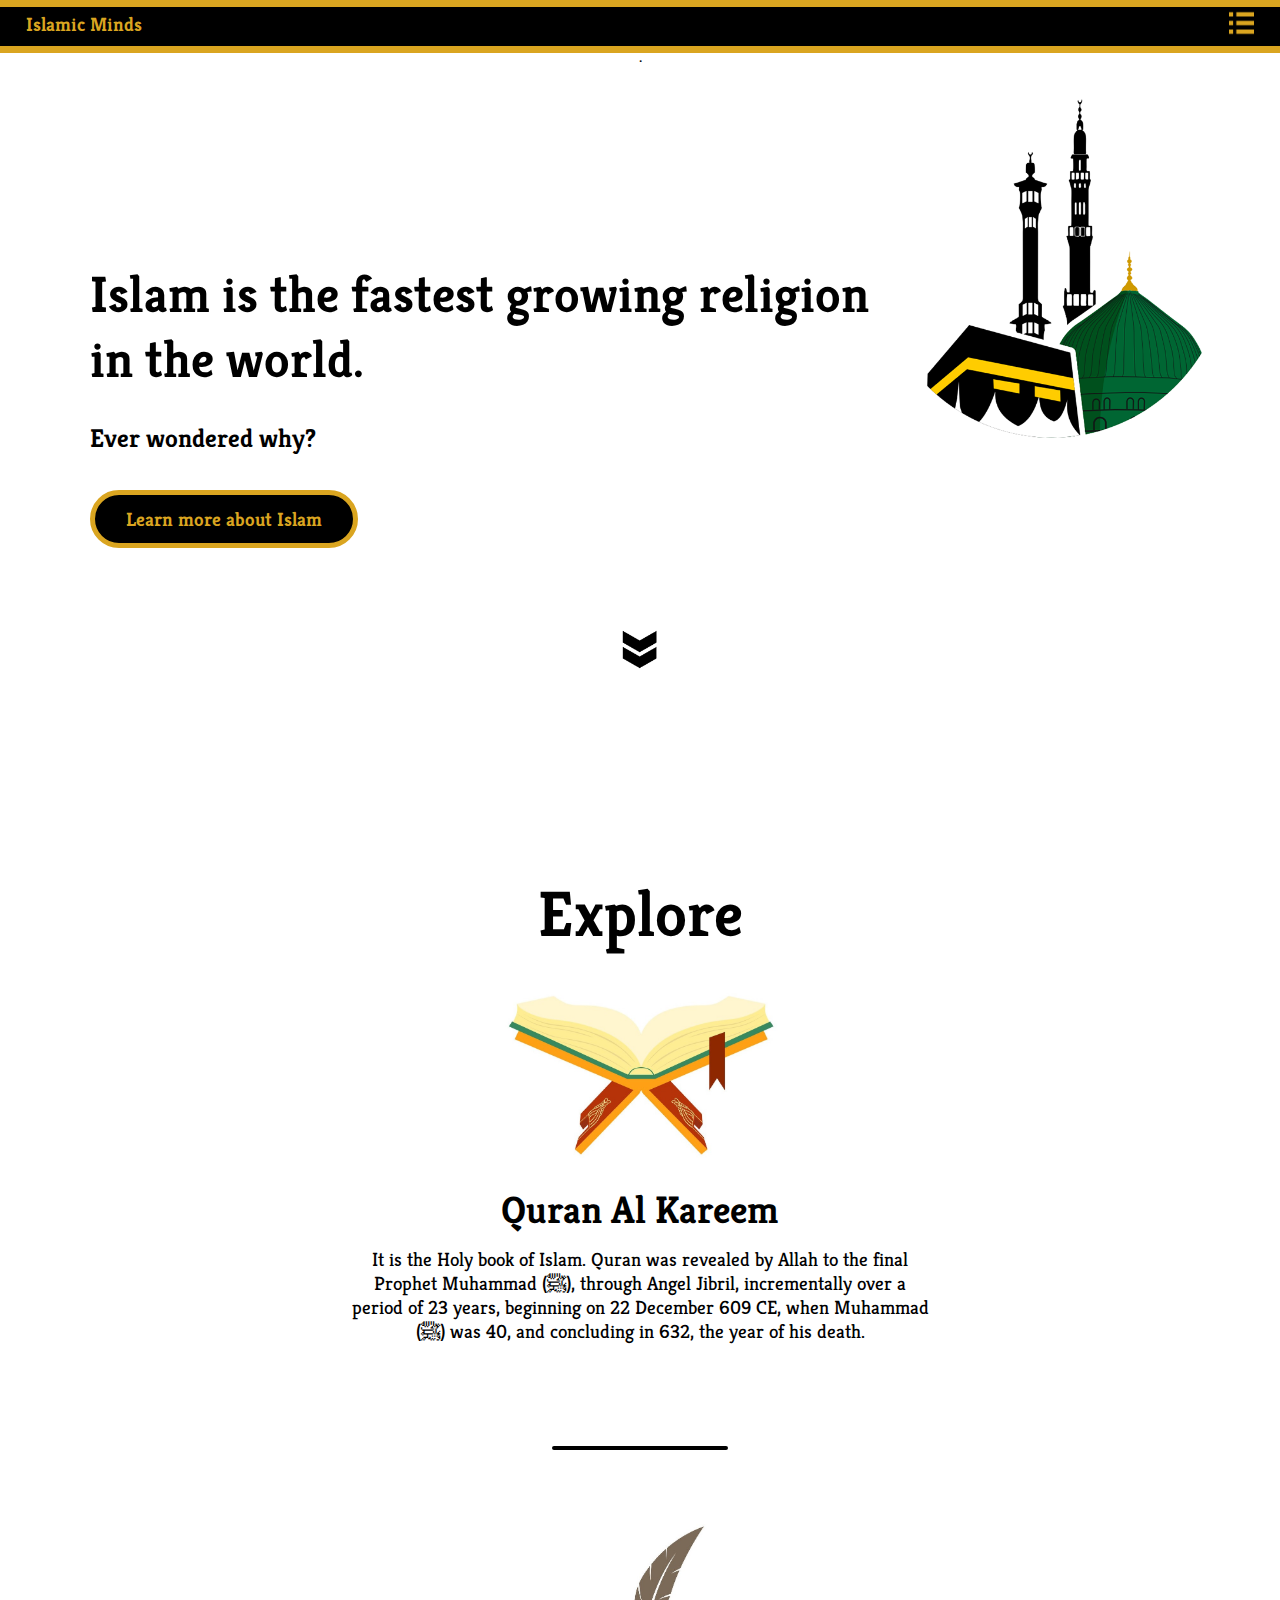
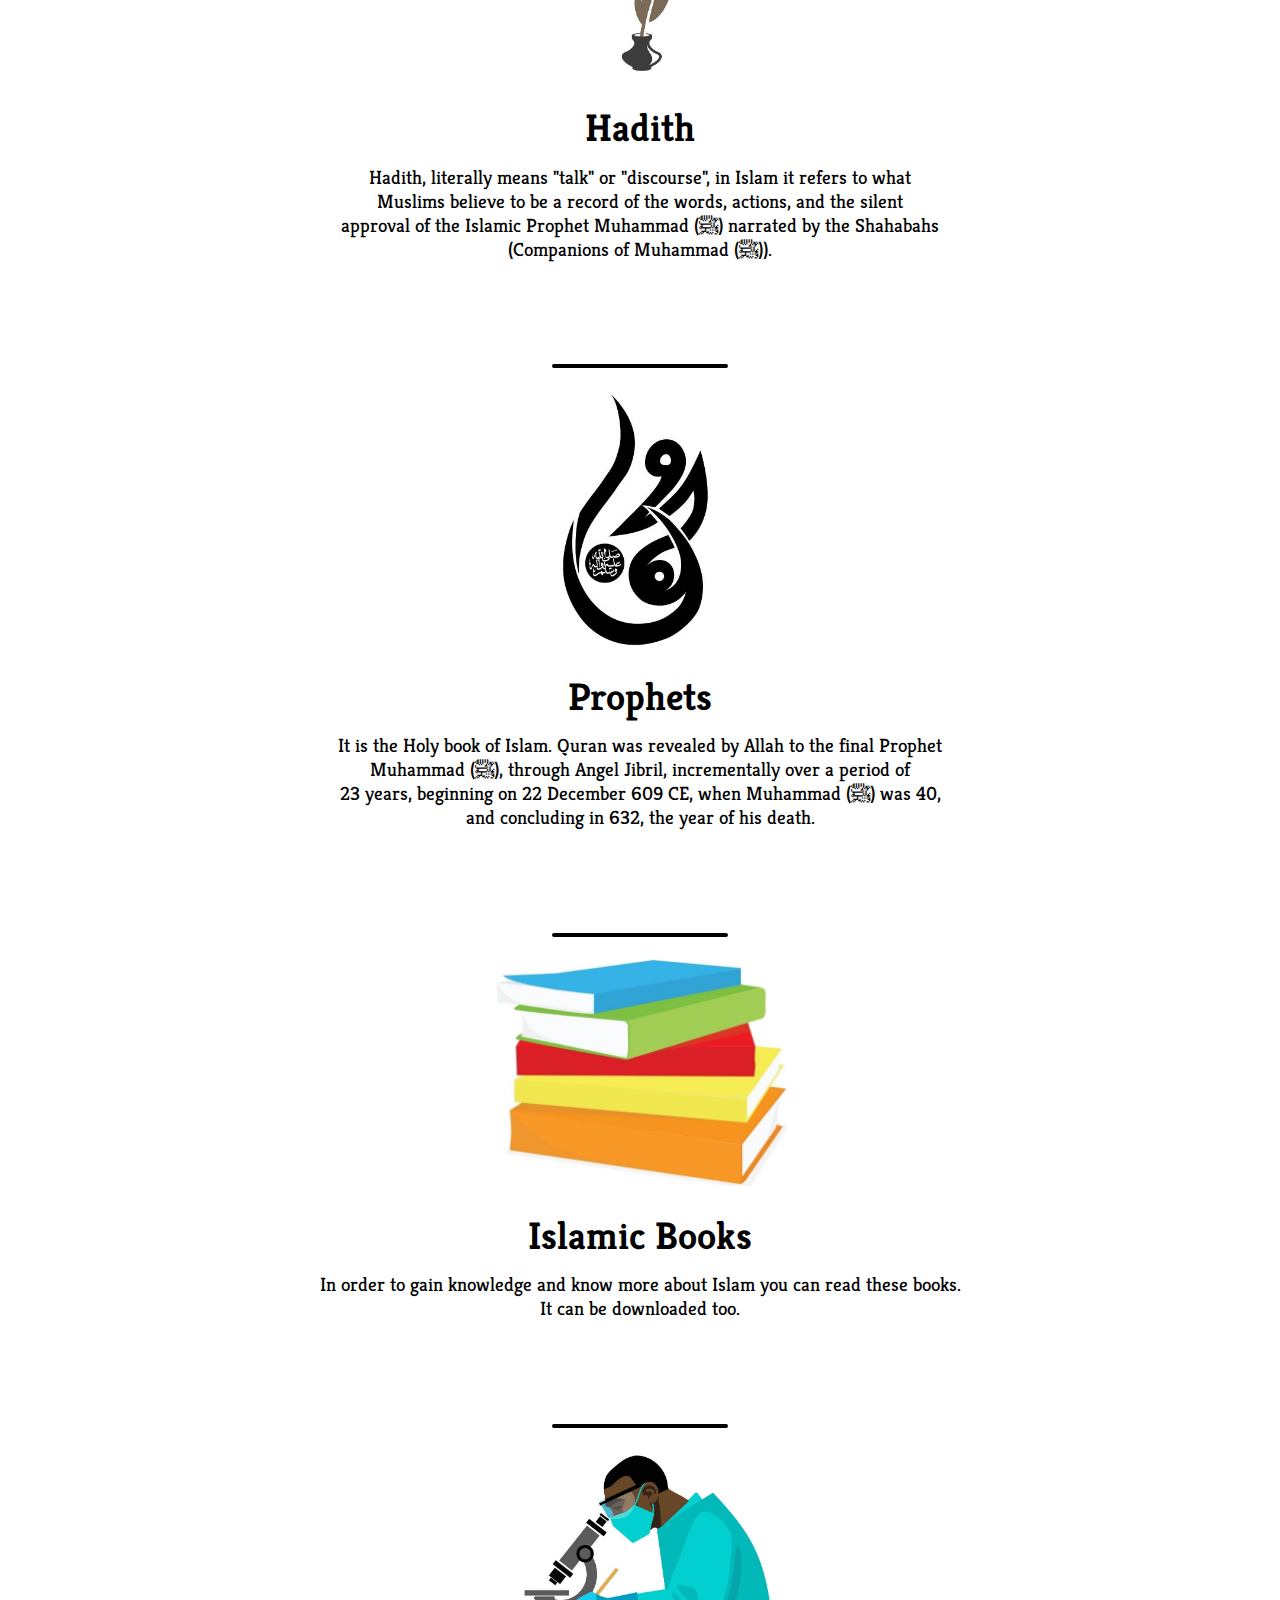
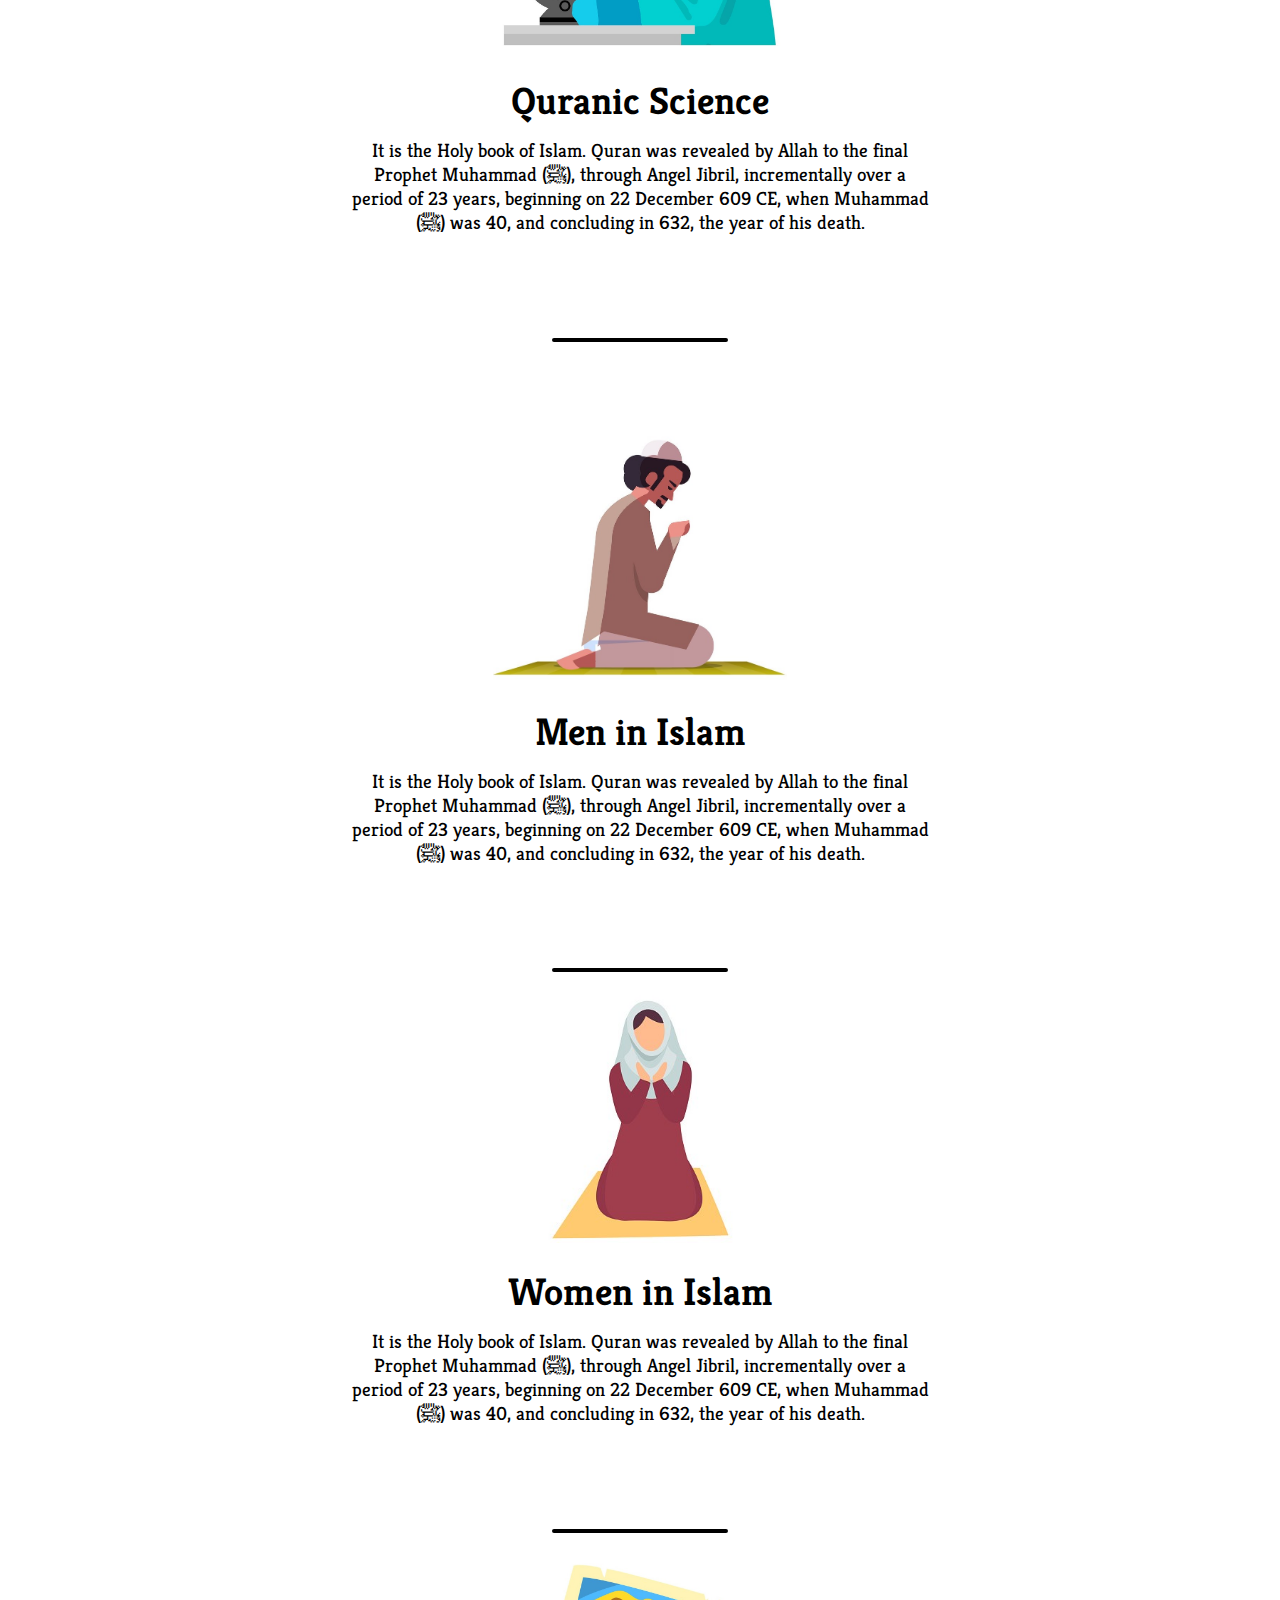
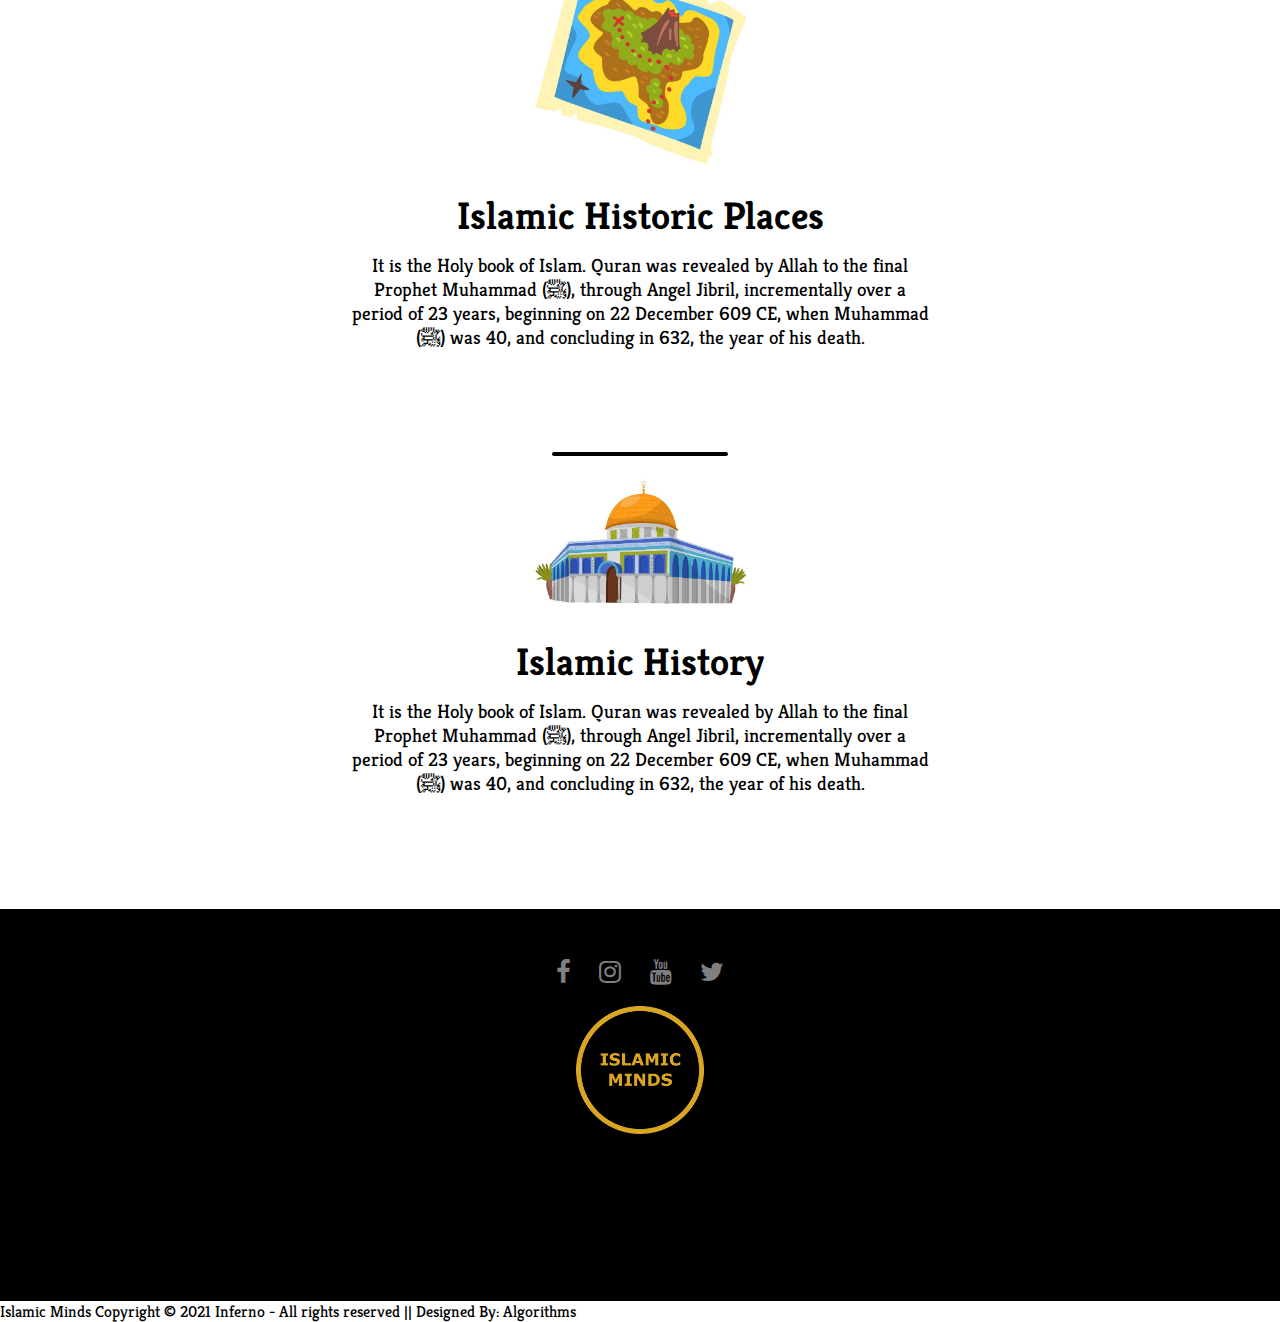
==== commit 40036441: "An update" ====
--- a/index.htm
+++ b/index.htm
@@ -208,14 +208,14 @@
   <footer>
     
     <div class="footer">
-      <img src="Images/logo-transparent.png" class="footer-logo" width="10%>
+      
       <div class="rowx">
       <a href="#https://www.facebook.com/Islamic-Minds-101975535158577"><i class="fa fa-facebook"></i></a>
       <a href="#https://www.instagram.com/islamicminds.official/"><i class="fa fa-instagram"></i></a>
       <a href="#"><i class="fa fa-youtube"></i></a>
       <a href="#"><i class="fa fa-twitter"></i></a>
       </div>
-      
+      <img src="Images/logo-transparent.png" class="footer-logo" width="10%>
       <div class="rowx">
       <ul>
       <li><a href="#">Contact us</a></li>
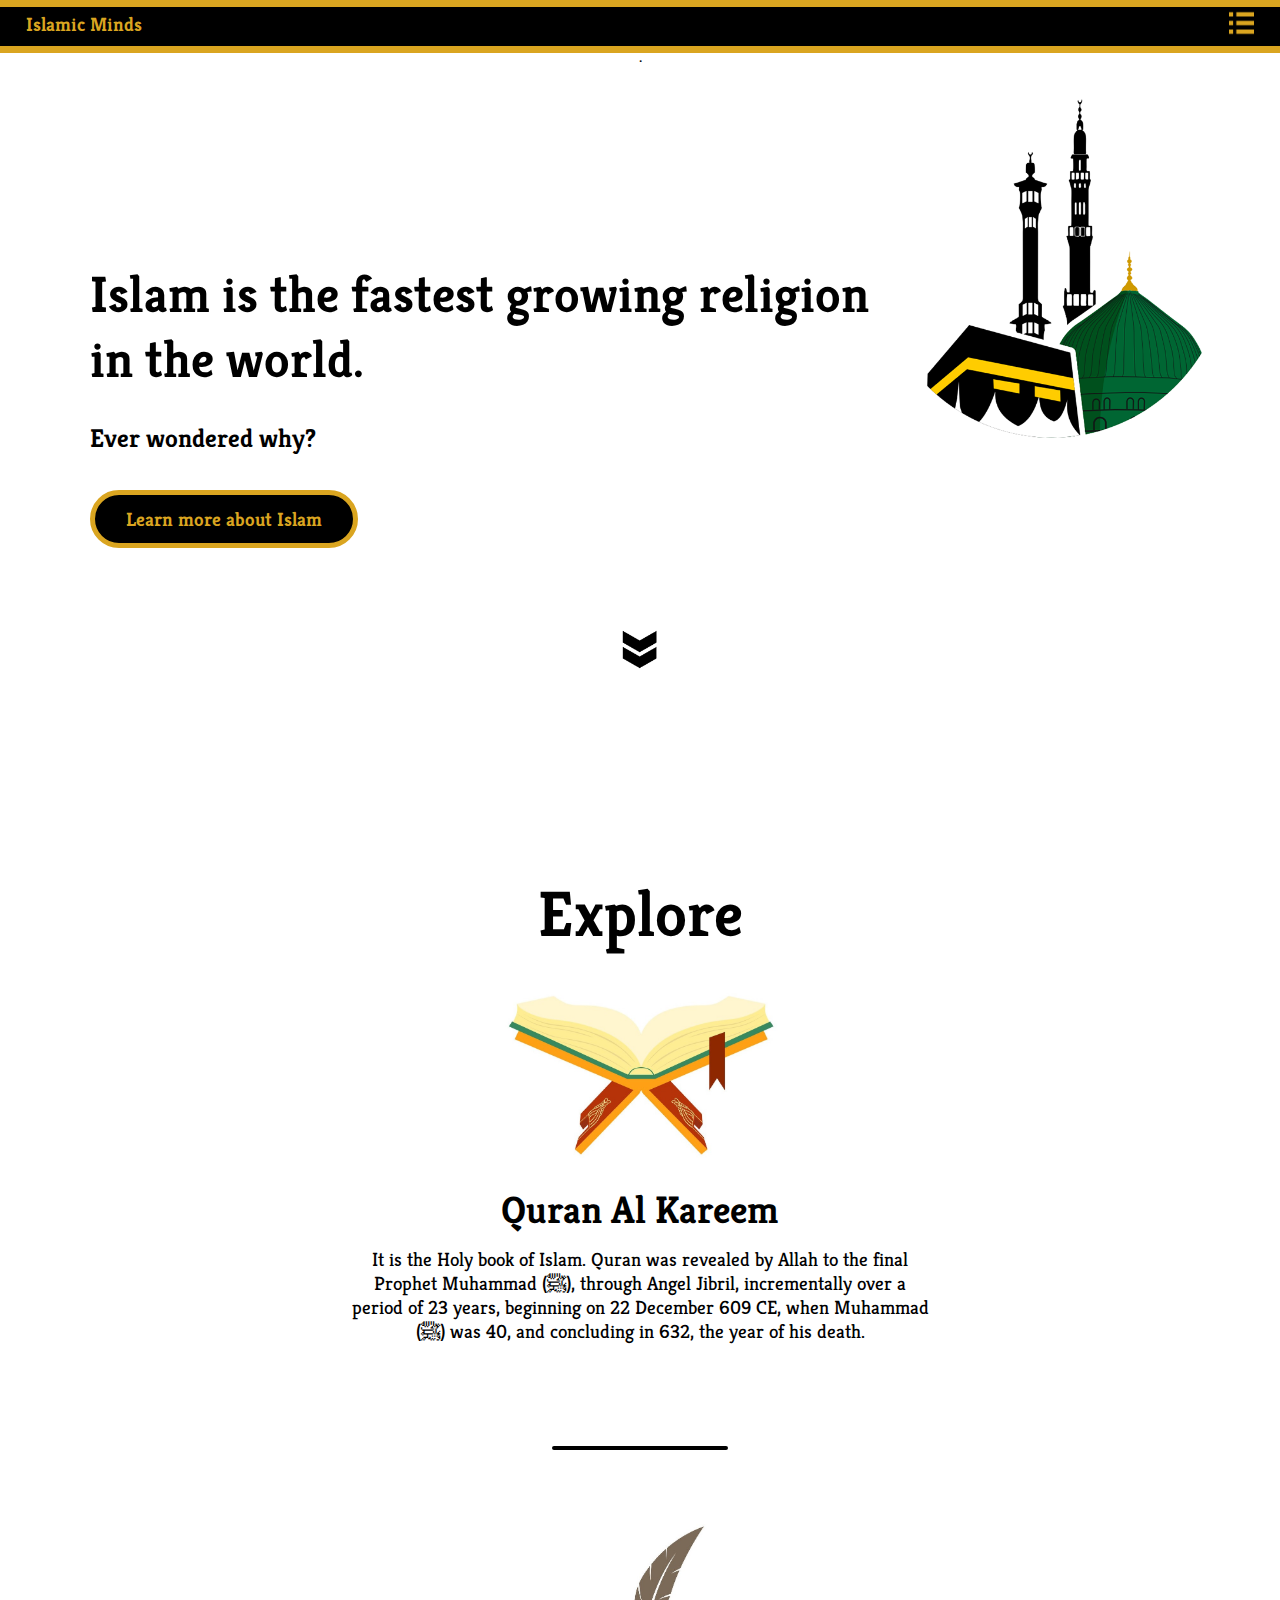
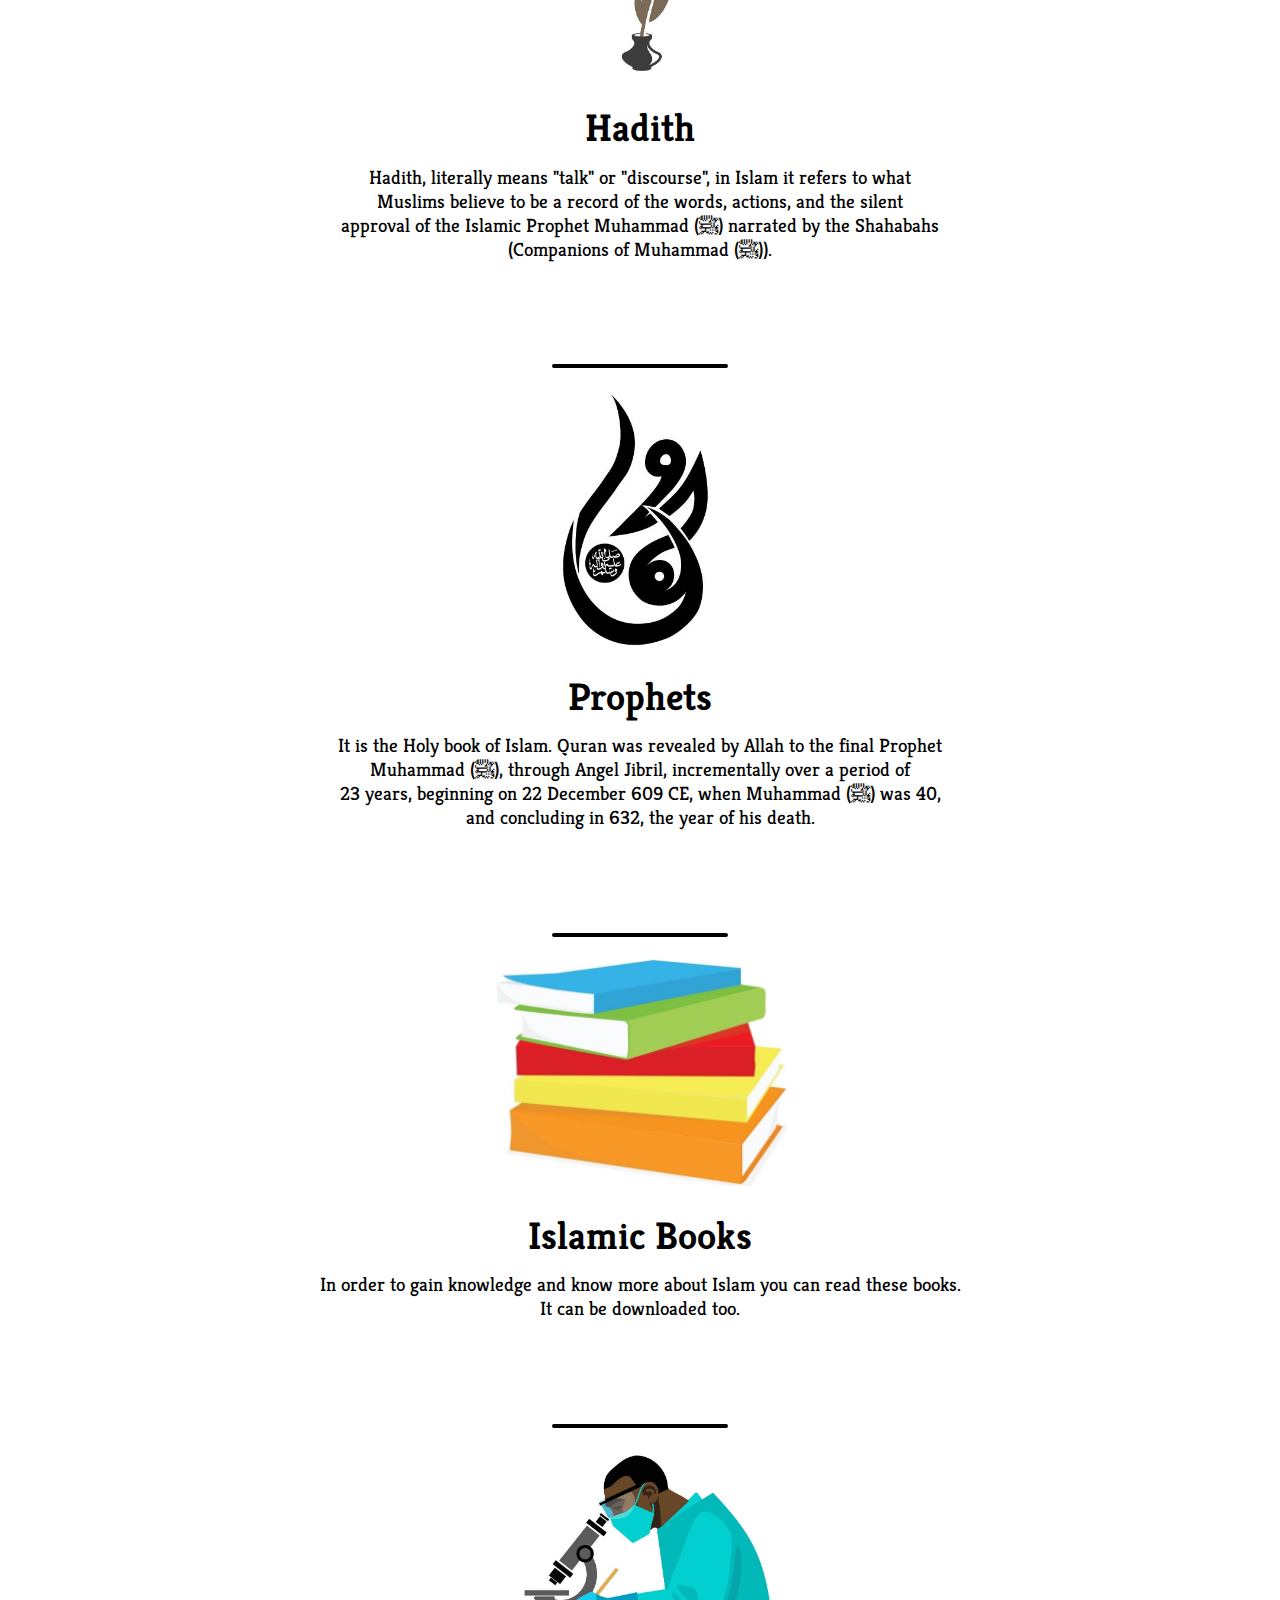
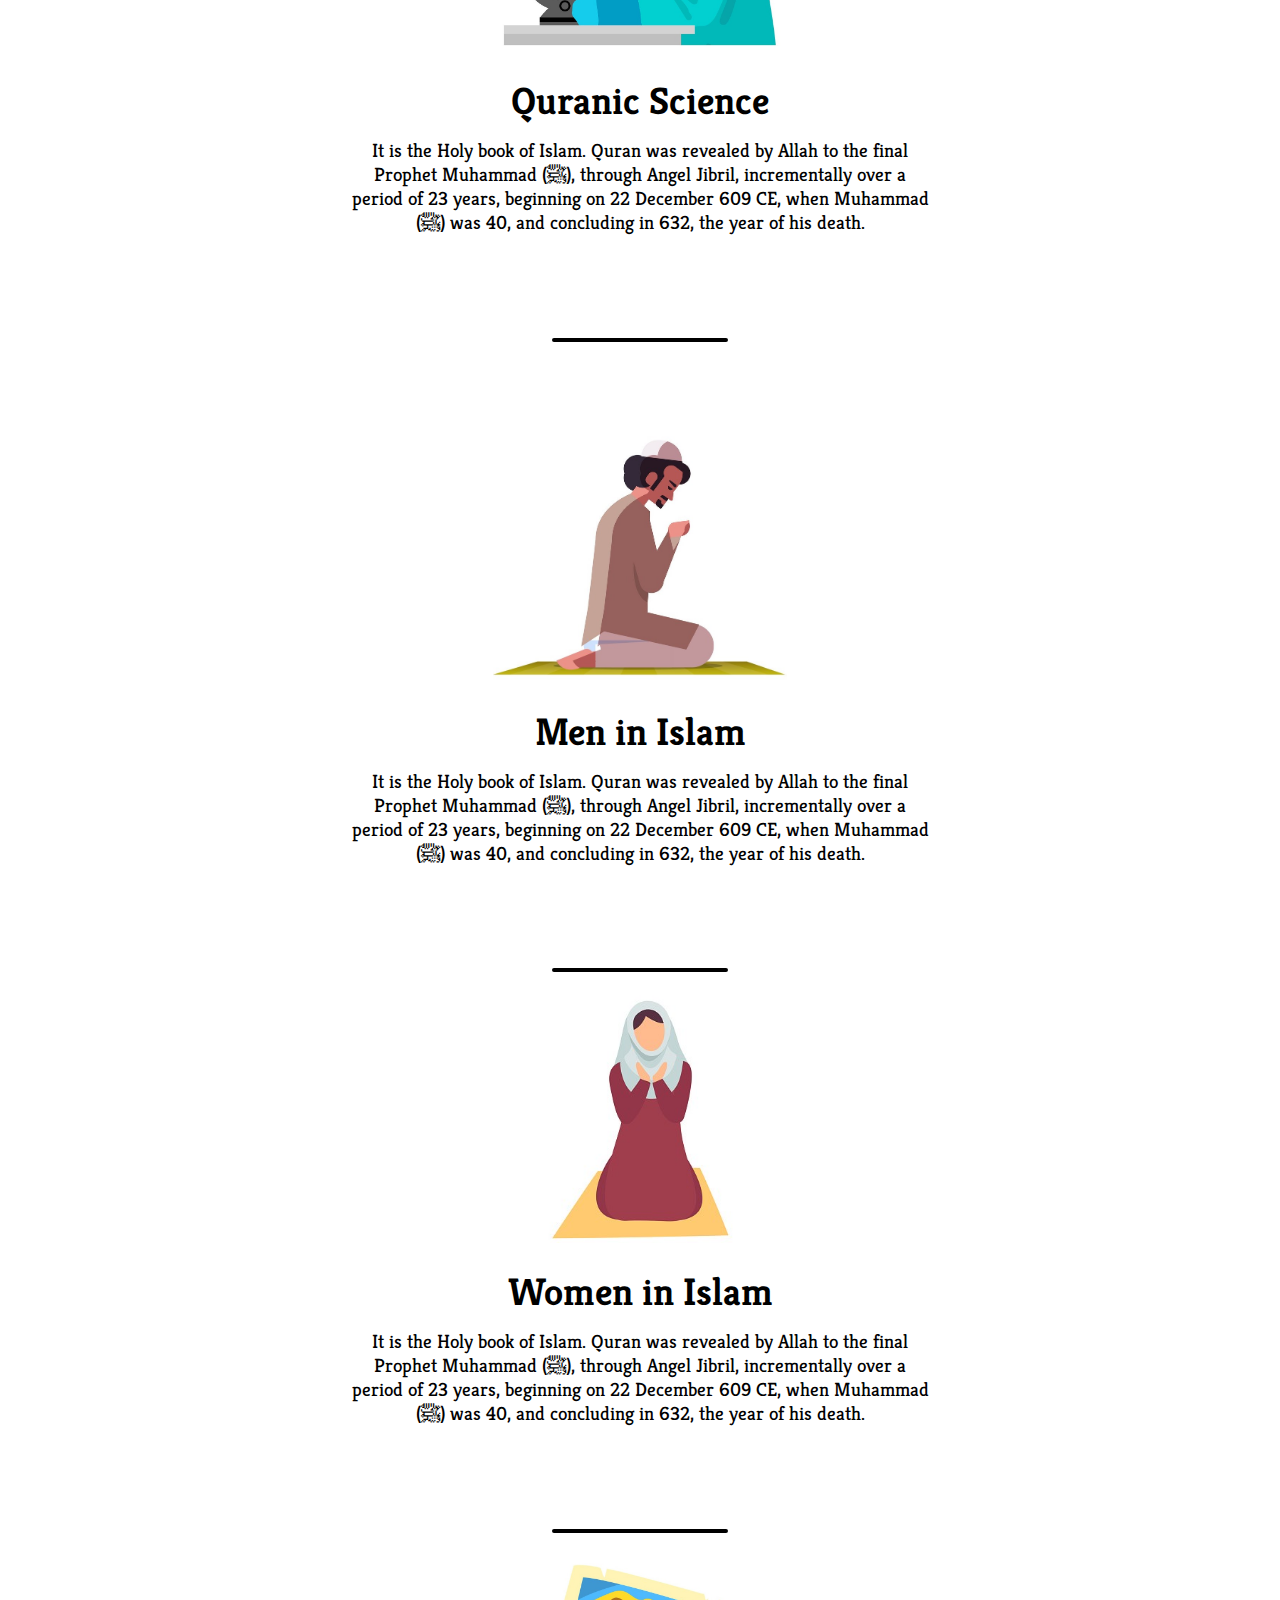
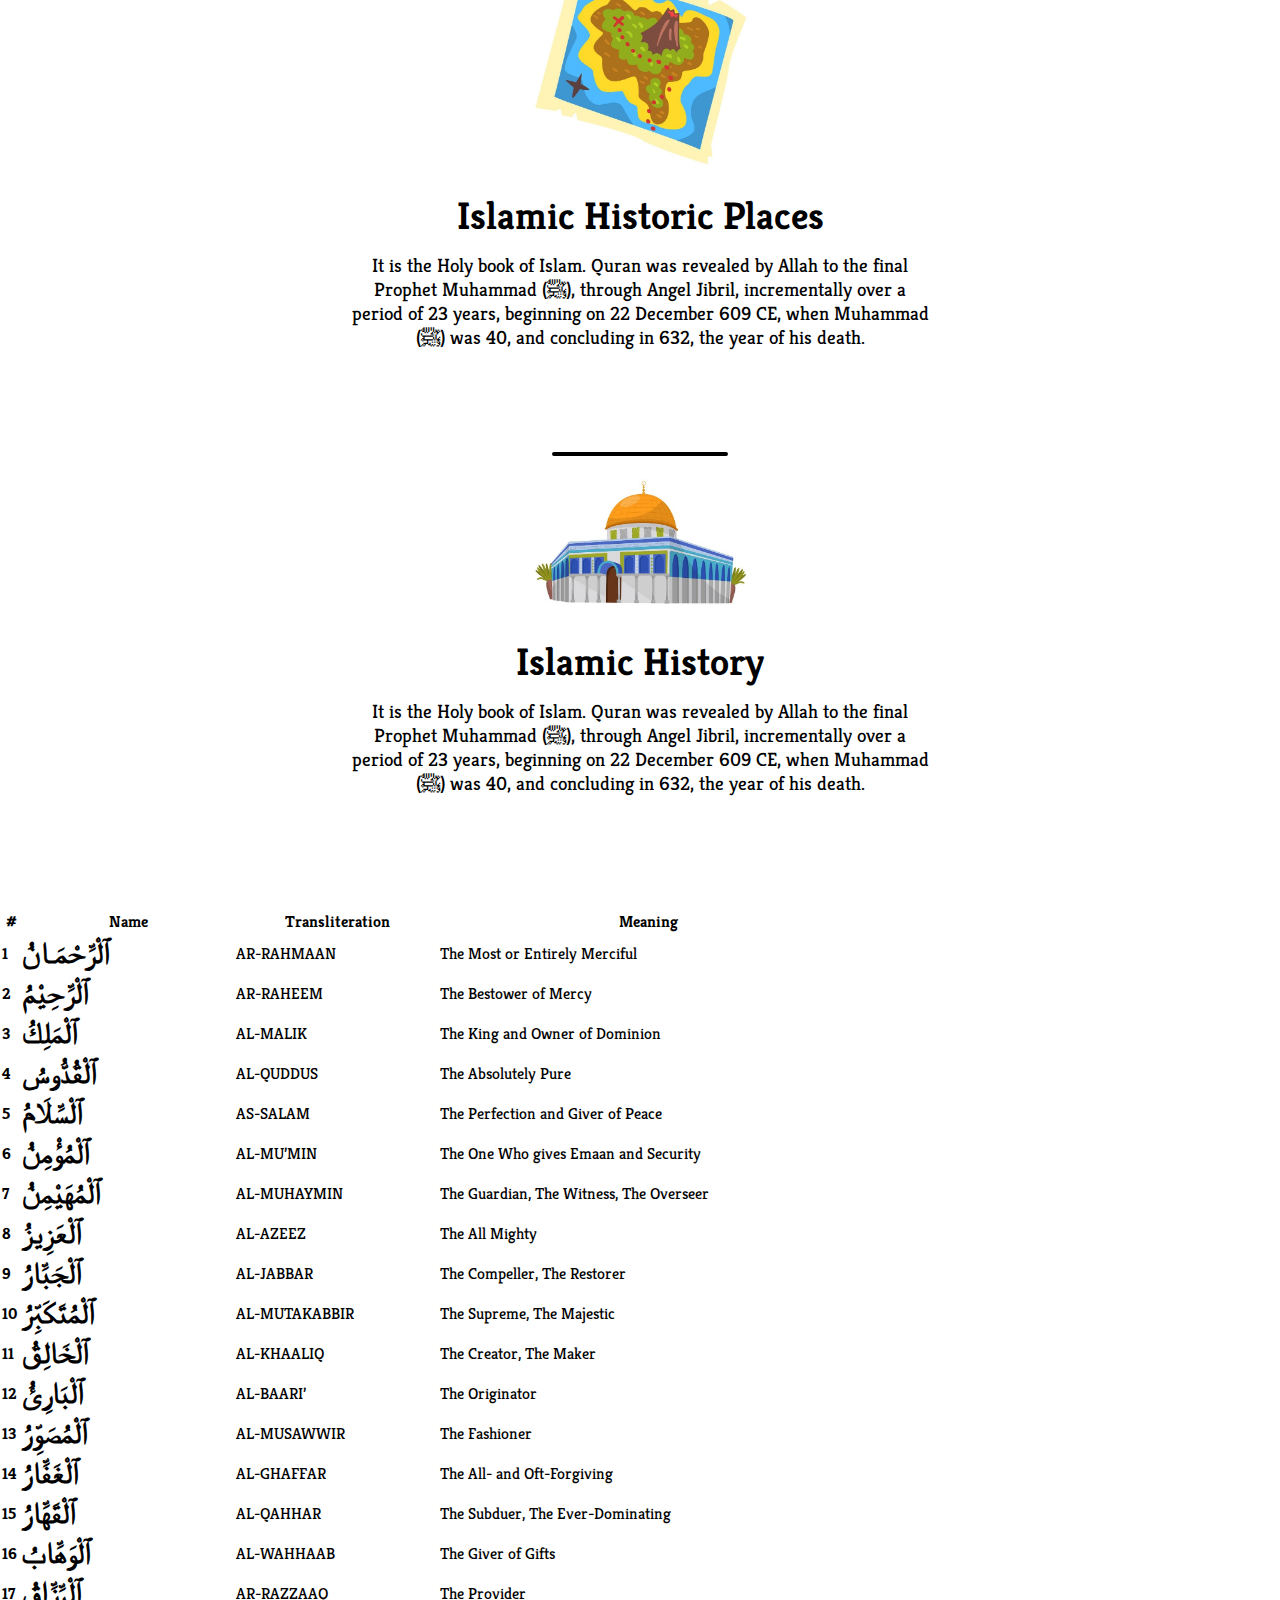
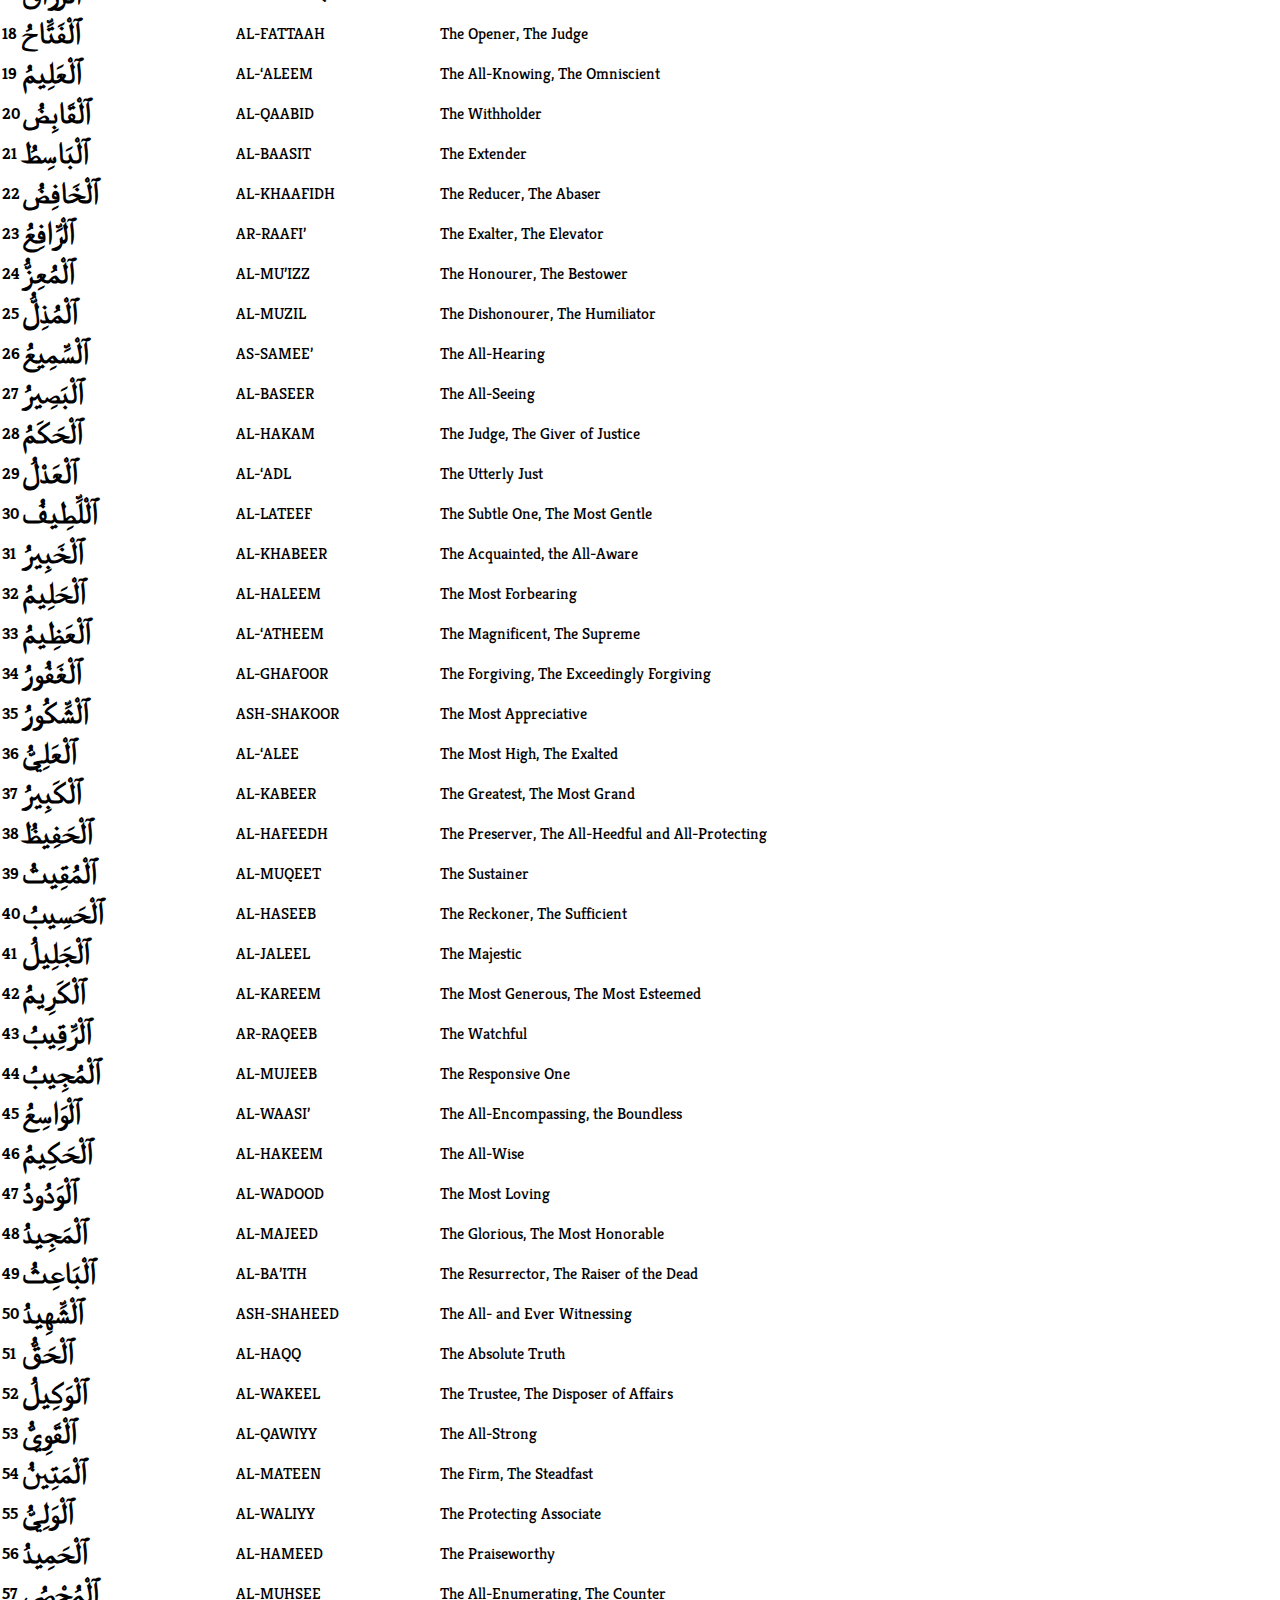
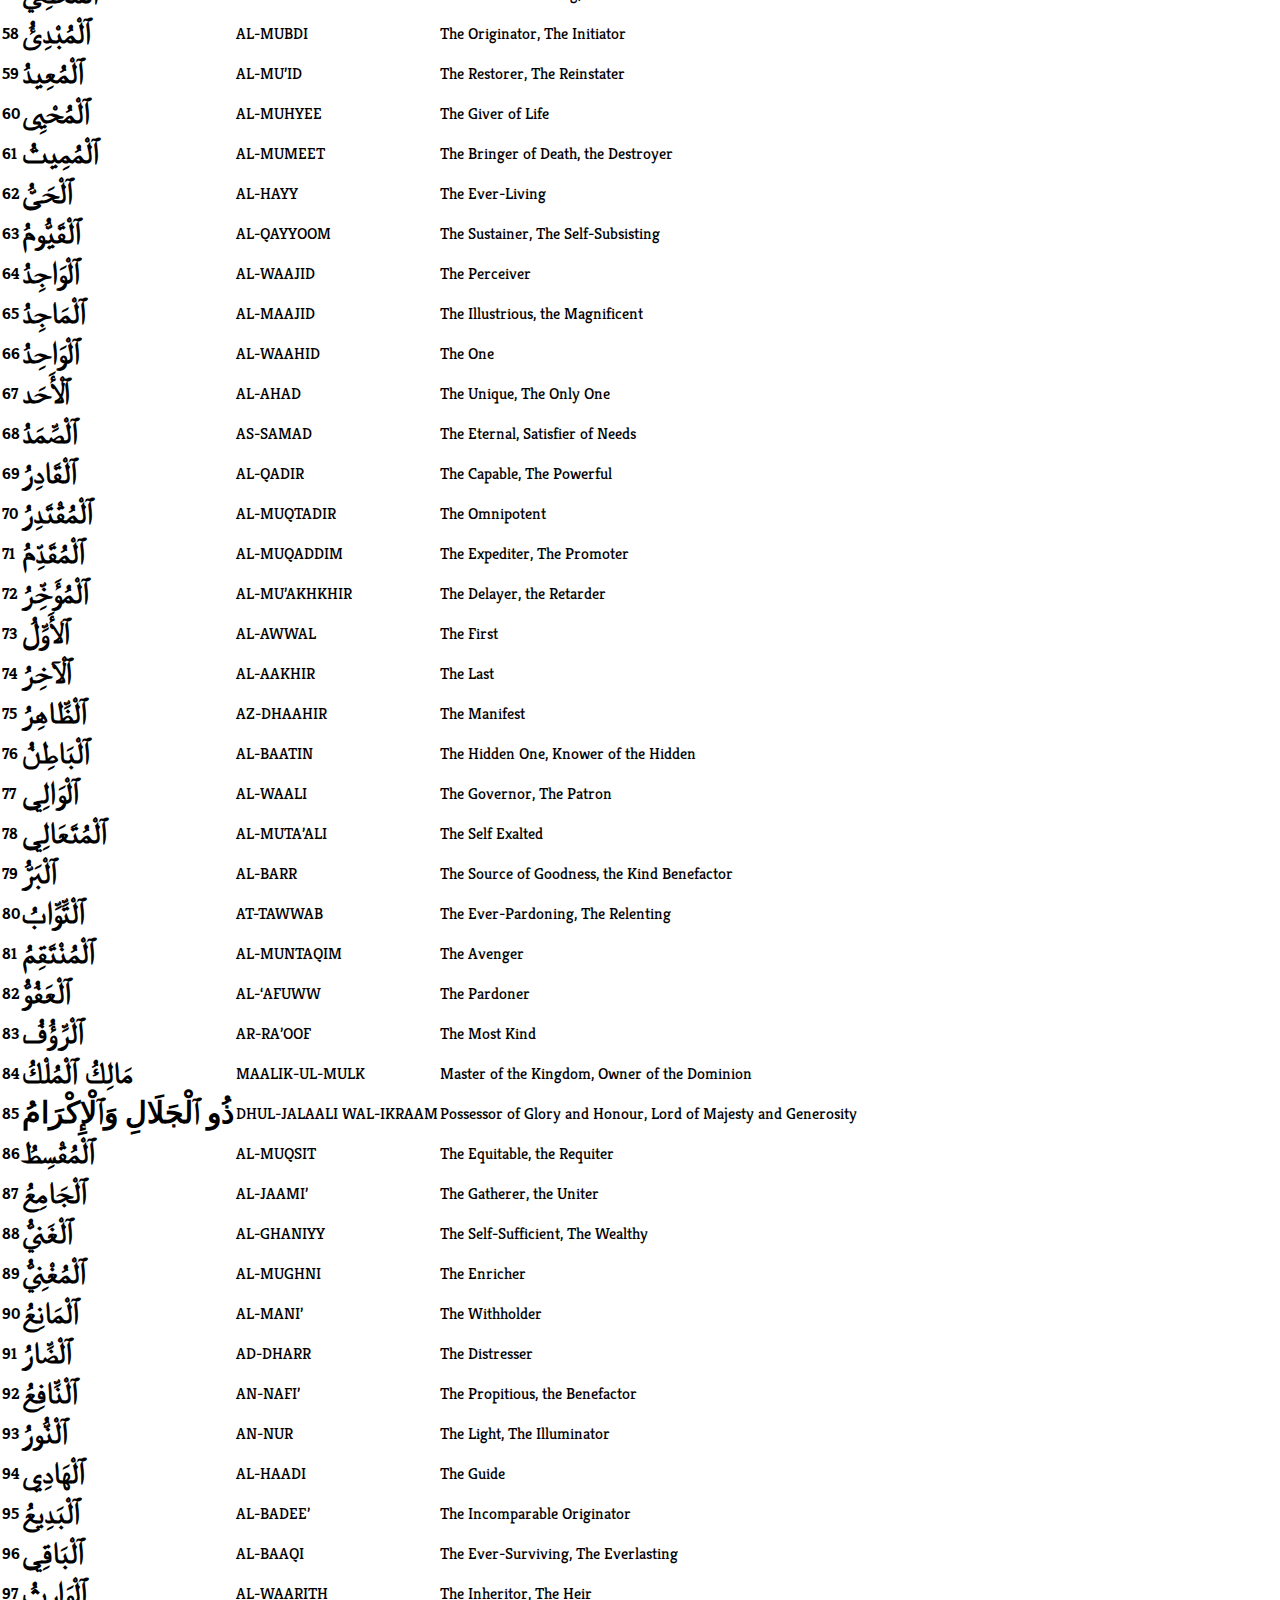
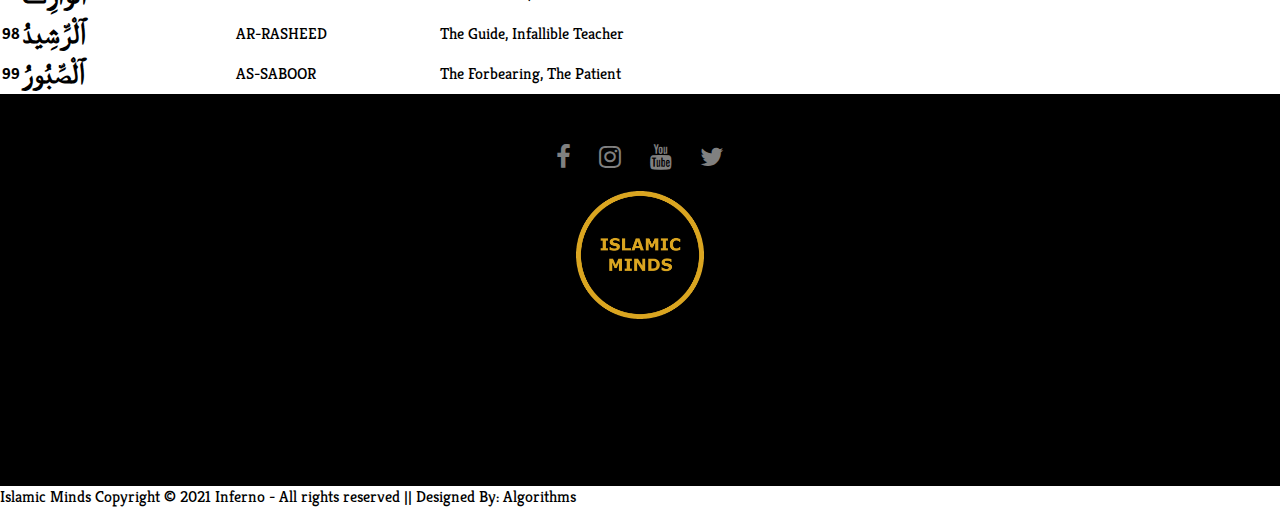
==== commit 0184534f: "An Update" ====
--- a/index.htm
+++ b/index.htm
@@ -202,6 +202,810 @@
           death.</p>
     </div>
     </div>
+    <table>
+      <thead>
+      <tr>
+      <th>#</th>
+      <th>Name</th>
+      <th>Transliteration</th>
+      <th>Meaning</th>
+      </tr>
+      </thead>
+      <tbody>
+      <tr>
+      <td><strong>1</strong></td>
+      <td style="font-size:30px;font-weight:bold;">
+      ٱلْرَّحْمَـانُ
+      </td>
+      <td>AR-RAHMAAN</td>
+      <td>The Most or Entirely Merciful</td>
+      </tr>
+      <tr>
+      <td><strong>2</strong></td>
+      <td style="font-size:30px;font-weight:bold;">
+      ٱلْرَّحِيْمُ
+      </td>
+      <td>AR-RAHEEM</td>
+      <td>The Bestower of Mercy</td>
+      </tr>
+      <tr>
+      <td><strong>3</strong></td>
+      <td style="font-size:30px;font-weight:bold;">
+      ٱلْمَلِكُ
+      </td>
+      <td>AL-MALIK</td>
+      <td>The King and Owner of Dominion</td>
+      </tr>
+      <tr>
+      <td><strong>4</strong></td>
+      <td style="font-size:30px;font-weight:bold;">
+      ٱلْقُدُّوسُ
+      </td>
+      <td>AL-QUDDUS</td>
+      <td>The Absolutely Pure</td>
+      </tr>
+      <tr>
+      <td><strong>5</strong></td>
+      <td style="font-size:30px;font-weight:bold;">
+      ٱلْسَّلَامُ
+      </td>
+      <td>AS-SALAM</td>
+      <td>The Perfection and Giver of Peace</td>
+      </tr>
+      <tr>
+      <td><strong>6</strong></td>
+      <td style="font-size:30px;font-weight:bold;">
+      ٱلْمُؤْمِنُ
+      </td>
+      <td>AL-MU’MIN</td>
+      <td>The One Who gives Emaan and Security</td>
+      </tr>
+      <tr>
+      <td><strong>7</strong></td>
+      <td style="font-size:30px;font-weight:bold;">
+      ٱلْمُهَيْمِنُ
+      </td>
+      <td>AL-MUHAYMIN</td>
+      <td>The Guardian, The Witness, The Overseer</td>
+      </tr>
+      <tr>
+      <td><strong>8</strong></td>
+      <td style="font-size:30px;font-weight:bold;">
+      ٱلْعَزِيزُ
+      </td>
+      <td>AL-AZEEZ</td>
+      <td>The All Mighty</td>
+      </tr>
+      <tr>
+      <td><strong>9</strong></td>
+      <td style="font-size:30px;font-weight:bold;">
+      ٱلْجَبَّارُ
+      </td>
+      <td>AL-JABBAR</td>
+      <td>The Compeller, The Restorer</td>
+      </tr>
+      <tr>
+      <td><strong>10</strong></td>
+      <td style="font-size:30px;font-weight:bold;">
+      ٱلْمُتَكَبِّرُ
+      </td>
+      <td>AL-MUTAKABBIR</td>
+      <td>The Supreme, The Majestic</td>
+      </tr>
+      <tr>
+      <td><strong>11</strong></td>
+      <td style="font-size:30px;font-weight:bold;">
+      ٱلْخَالِقُ
+      </td>
+      <td>AL-KHAALIQ</td>
+      <td>The Creator, The Maker</td>
+      </tr>
+      <tr>
+      <td><strong>12</strong></td>
+      <td style="font-size:30px;font-weight:bold;">
+      ٱلْبَارِئُ
+      </td>
+      <td>AL-BAARI’</td>
+      <td>The Originator</td>
+      </tr>
+      <tr>
+      <td><strong>13</strong></td>
+      <td style="font-size:30px;font-weight:bold;">
+      ٱلْمُصَوِّرُ
+      </td>
+      <td>AL-MUSAWWIR</td>
+      <td>The Fashioner</td>
+      </tr>
+      <tr>
+      <td><strong>14</strong></td>
+      <td style="font-size:30px;font-weight:bold;">
+      ٱلْغَفَّارُ
+      </td>
+      <td>AL-GHAFFAR</td>
+      <td>The All- and Oft-Forgiving</td>
+      </tr>
+      <tr>
+      <td><strong>15</strong></td>
+      <td style="font-size:30px;font-weight:bold;">
+      ٱلْقَهَّارُ
+      </td>
+      <td>AL-QAHHAR</td>
+      <td>The Subduer, The Ever-Dominating</td>
+      </tr>
+      <tr>
+      <td><strong>16</strong></td>
+      <td style="font-size:30px;font-weight:bold;">
+      ٱلْوَهَّابُ
+      </td>
+      <td>AL-WAHHAAB</td>
+      <td>The Giver of Gifts</td>
+      </tr>
+      <tr>
+      <td><strong>17</strong></td>
+      <td style="font-size:30px;font-weight:bold;">
+      ٱلْرَّزَّاقُ
+      </td>
+      <td>AR-RAZZAAQ</td>
+      <td>The Provider</td>
+      </tr>
+      <tr>
+      <td><strong>18</strong></td>
+      <td style="font-size:30px;font-weight:bold;">
+      ٱلْفَتَّاحُ
+      </td>
+      <td>AL-FATTAAH</td>
+      <td>The Opener, The Judge</td>
+      </tr>
+      <tr>
+      <td><strong>19</strong></td>
+      <td style="font-size:30px;font-weight:bold;">
+      ٱلْعَلِيمُ
+      </td>
+      <td>AL-‘ALEEM</td>
+      <td>The All-Knowing, The Omniscient</td>
+      </tr>
+      <tr>
+      <td><strong>20</strong></td>
+      <td style="font-size:30px;font-weight:bold;">
+      ٱلْقَابِضُ
+      </td>
+      <td>AL-QAABID</td>
+      <td>The Withholder</td>
+      </tr>
+      <tr>
+      <td><strong>21</strong></td>
+      <td style="font-size:30px;font-weight:bold;">
+      ٱلْبَاسِطُ
+      </td>
+      <td>AL-BAASIT</td>
+      <td>The Extender</td>
+      </tr>
+      <tr>
+      <td><strong>22</strong></td>
+      <td style="font-size:30px;font-weight:bold;">
+      ٱلْخَافِضُ
+      </td>
+      <td>AL-KHAAFIDH</td>
+      <td>The Reducer, The Abaser</td>
+      </tr>
+      <tr>
+      <td><strong>23</strong></td>
+      <td style="font-size:30px;font-weight:bold;">
+      ٱلْرَّافِعُ
+      </td>
+      <td>AR-RAAFI’</td>
+      <td>The Exalter, The Elevator</td>
+      </tr>
+      <tr>
+      <td><strong>24</strong></td>
+      <td style="font-size:30px;font-weight:bold;">
+      ٱلْمُعِزُّ
+      </td>
+      <td>AL-MU’IZZ</td>
+      <td>The Honourer, The Bestower</td>
+      </tr>
+      <tr>
+      <td><strong>25</strong></td>
+      <td style="font-size:30px;font-weight:bold;">
+      ٱلْمُذِلُّ
+      </td>
+      <td>AL-MUZIL</td>
+      <td>The Dishonourer, The Humiliator</td>
+      </tr>
+      <tr>
+      <td><strong>26</strong></td>
+      <td style="font-size:30px;font-weight:bold;">
+      ٱلْسَّمِيعُ
+      </td>
+      <td>AS-SAMEE’</td>
+      <td>The All-Hearing</td>
+      </tr>
+      <tr>
+      <td><strong>27</strong></td>
+      <td style="font-size:30px;font-weight:bold;">
+      ٱلْبَصِيرُ
+      </td>
+      <td>AL-BASEER</td>
+      <td>The All-Seeing</td>
+      </tr>
+      <tr>
+      <td><strong>28</strong></td>
+      <td style="font-size:30px;font-weight:bold;">
+      ٱلْحَكَمُ
+      </td>
+      <td>AL-HAKAM</td>
+      <td>The Judge, The Giver of Justice</td>
+      </tr>
+      <tr>
+      <td><strong>29</strong></td>
+      <td style="font-size:30px;font-weight:bold;">
+      ٱلْعَدْلُ
+      </td>
+      <td>AL-‘ADL</td>
+      <td>The Utterly Just</td>
+      </tr>
+      <tr>
+      <td><strong>30</strong></td>
+      <td style="font-size:30px;font-weight:bold;">
+      ٱلْلَّطِيفُ
+      </td>
+      <td>AL-LATEEF</td>
+      <td>The Subtle One, The Most Gentle</td>
+      </tr>
+      <tr>
+      <td><strong>31</strong></td>
+      <td style="font-size:30px;font-weight:bold;">
+      ٱلْخَبِيرُ
+      </td>
+      <td>AL-KHABEER</td>
+      <td>The Acquainted, the All-Aware</td>
+      </tr>
+      <tr>
+      <td><strong>32</strong></td>
+      <td style="font-size:30px;font-weight:bold;">
+      ٱلْحَلِيمُ
+      </td>
+      <td>AL-HALEEM</td>
+      <td>The Most Forbearing</td>
+      </tr>
+      <tr>
+      <td><strong>33</strong></td>
+      <td style="font-size:30px;font-weight:bold;">
+      ٱلْعَظِيمُ
+      </td>
+      <td>AL-‘ATHEEM</td>
+      <td>The Magnificent, The Supreme</td>
+      </tr>
+      <tr>
+      <td><strong>34</strong></td>
+      <td style="font-size:30px;font-weight:bold;">
+      ٱلْغَفُورُ
+      </td>
+      <td>AL-GHAFOOR</td>
+      <td>The Forgiving, The Exceedingly Forgiving</td>
+      </tr>
+      <tr>
+      <td><strong>35</strong></td>
+      <td style="font-size:30px;font-weight:bold;">
+      ٱلْشَّكُورُ
+      </td>
+      <td>ASH-SHAKOOR</td>
+      <td>The Most Appreciative</td>
+      </tr>
+      <tr>
+      <td><strong>36</strong></td>
+      <td style="font-size:30px;font-weight:bold;">
+      ٱلْعَلِيُّ
+      </td>
+      <td>AL-‘ALEE</td>
+      <td>The Most High, The Exalted</td>
+      </tr>
+      <tr>
+      <td><strong>37</strong></td>
+      <td style="font-size:30px;font-weight:bold;">
+      ٱلْكَبِيرُ
+      </td>
+      <td>AL-KABEER</td>
+      <td>The Greatest, The Most Grand</td>
+      </tr>
+      <tr>
+      <td><strong>38</strong></td>
+      <td style="font-size:30px;font-weight:bold;">
+      ٱلْحَفِيظُ
+      </td>
+      <td>AL-HAFEEDH</td>
+      <td>The Preserver, The All-Heedful and All-Protecting</td>
+      </tr>
+      <tr>
+      <td><strong>39</strong></td>
+      <td style="font-size:30px;font-weight:bold;">
+      ٱلْمُقِيتُ
+      </td>
+      <td>AL-MUQEET</td>
+      <td>The Sustainer</td>
+      </tr>
+      <tr>
+      <td><strong>40</strong></td>
+      <td style="font-size:30px;font-weight:bold;">
+      ٱلْحَسِيبُ
+      </td>
+      <td>AL-HASEEB</td>
+      <td>The Reckoner, The Sufficient </td>
+      </tr>
+      <tr>
+      <td><strong>41</strong></td>
+      <td style="font-size:30px;font-weight:bold;">
+      ٱلْجَلِيلُ
+      </td>
+      <td>AL-JALEEL</td>
+      <td>The Majestic</td>
+      </tr>
+      <tr>
+      <td><strong>42</strong></td>
+      <td style="font-size:30px;font-weight:bold;">
+      ٱلْكَرِيمُ
+      </td>
+      <td>AL-KAREEM</td>
+      <td>The Most Generous, The Most Esteemed</td>
+      </tr>
+      <tr>
+      <td><strong>43</strong></td>
+      <td style="font-size:30px;font-weight:bold;">
+      ٱلْرَّقِيبُ
+      </td>
+      <td>AR-RAQEEB</td>
+      <td>The Watchful</td>
+      </tr>
+      <tr>
+      <td><strong>44</strong></td>
+      <td style="font-size:30px;font-weight:bold;">
+      ٱلْمُجِيبُ
+      </td>
+      <td>AL-MUJEEB</td>
+      <td>The Responsive One</td>
+      </tr>
+      <tr>
+      <td><strong>45</strong></td>
+      <td style="font-size:30px;font-weight:bold;">
+      ٱلْوَاسِعُ
+      </td>
+      <td>AL-WAASI’</td>
+      <td>The All-Encompassing, the Boundless</td>
+      </tr>
+      <tr>
+      <td><strong>46</strong></td>
+      <td style="font-size:30px;font-weight:bold;">
+      ٱلْحَكِيمُ
+      </td>
+      <td>AL-HAKEEM</td>
+      <td>The All-Wise</td>
+      </tr>
+      <tr>
+      <td><strong>47</strong></td>
+      <td style="font-size:30px;font-weight:bold;">
+      ٱلْوَدُودُ
+      </td>
+      <td>AL-WADOOD</td>
+      <td>The Most Loving</td>
+      </tr>
+      <tr>
+      <td><strong>48</strong></td>
+      <td style="font-size:30px;font-weight:bold;">
+      ٱلْمَجِيدُ
+      </td>
+      <td>AL-MAJEED</td>
+      <td>The Glorious, The Most Honorable</td>
+      </tr>
+      <tr>
+      <td><strong>49</strong></td>
+      <td style="font-size:30px;font-weight:bold;">
+      ٱلْبَاعِثُ
+      </td>
+      <td>AL-BA’ITH</td>
+      <td>The Resurrector, The Raiser of the Dead</td>
+      </tr>
+      <tr>
+      <td><strong>50</strong></td>
+      <td style="font-size:30px;font-weight:bold;">
+      ٱلْشَّهِيدُ
+      </td>
+      <td>ASH-SHAHEED</td>
+      <td>The All- and Ever Witnessing</td>
+      </tr>
+      <tr>
+      <td><strong>51</strong></td>
+      <td style="font-size:30px;font-weight:bold;">
+      ٱلْحَقُّ
+      </td>
+      <td>AL-HAQQ</td>
+      <td>The Absolute Truth</td>
+      </tr>
+      <tr>
+      <td><strong>52</strong></td>
+      <td style="font-size:30px;font-weight:bold;">
+      ٱلْوَكِيلُ
+      </td>
+      <td>AL-WAKEEL</td>
+      <td>The Trustee, The Disposer of Affairs</td>
+      </tr>
+      <tr>
+      <td><strong>53</strong></td>
+      <td style="font-size:30px;font-weight:bold;">
+      ٱلْقَوِيُّ
+      </td>
+      <td>AL-QAWIYY</td>
+      <td>The All-Strong</td>
+      </tr>
+      <tr>
+      <td><strong>54</strong></td>
+      <td style="font-size:30px;font-weight:bold;">
+      ٱلْمَتِينُ
+      </td>
+      <td>AL-MATEEN</td>
+      <td>The Firm, The Steadfast</td>
+      </tr>
+      <tr>
+      <td><strong>55</strong></td>
+      <td style="font-size:30px;font-weight:bold;">
+      ٱلْوَلِيُّ
+      </td>
+      <td>AL-WALIYY</td>
+      <td>The Protecting Associate</td>
+      </tr>
+      <tr>
+      <td><strong>56</strong></td>
+      <td style="font-size:30px;font-weight:bold;">
+      ٱلْحَمِيدُ
+      </td>
+      <td>AL-HAMEED</td>
+      <td>The Praiseworthy</td>
+      </tr>
+      <tr>
+      <td><strong>57</strong></td>
+      <td style="font-size:30px;font-weight:bold;">
+      ٱلْمُحْصِيُ
+      </td>
+      <td>AL-MUHSEE</td>
+      <td>The All-Enumerating, The Counter</td>
+      </tr>
+      <tr>
+      <td><strong>58</strong></td>
+      <td style="font-size:30px;font-weight:bold;">
+      ٱلْمُبْدِئُ
+      </td>
+      <td>AL-MUBDI</td>
+      <td>The Originator, The Initiator</td>
+      </tr>
+      <tr>
+      <td><strong>59</strong></td>
+      <td style="font-size:30px;font-weight:bold;">
+      ٱلْمُعِيدُ
+      </td>
+      <td>AL-MU’ID</td>
+      <td>The Restorer, The Reinstater</td>
+      </tr>
+      <tr>
+      <td><strong>60</strong></td>
+      <td style="font-size:30px;font-weight:bold;">
+      ٱلْمُحْيِى
+      </td>
+      <td>AL-MUHYEE</td>
+      <td>The Giver of Life</td>
+      </tr>
+      <tr>
+      <td><strong>61</strong></td>
+      <td style="font-size:30px;font-weight:bold;">
+      ٱلْمُمِيتُ
+      </td>
+      <td>AL-MUMEET</td>
+      <td>The Bringer of Death, the Destroyer</td>
+      </tr>
+      <tr>
+      <td><strong>62</strong></td>
+      <td style="font-size:30px;font-weight:bold;">
+      ٱلْحَىُّ
+      </td>
+      <td>AL-HAYY</td>
+      <td>The Ever-Living</td>
+      </tr>
+      <tr>
+      <td><strong>63</strong></td>
+      <td style="font-size:30px;font-weight:bold;">
+      ٱلْقَيُّومُ
+      </td>
+      <td>AL-QAYYOOM</td>
+      <td>The Sustainer, The Self-Subsisting</td>
+      </tr>
+      <tr>
+      <td><strong>64</strong></td>
+      <td style="font-size:30px;font-weight:bold;">
+      ٱلْوَاجِدُ
+      </td>
+      <td>AL-WAAJID</td>
+      <td>The Perceiver</td>
+      </tr>
+      <tr>
+      <td><strong>65</strong></td>
+      <td style="font-size:30px;font-weight:bold;">
+      ٱلْمَاجِدُ
+      </td>
+      <td>AL-MAAJID</td>
+      <td>The Illustrious, the Magnificent</td>
+      </tr>
+      <tr>
+      <td><strong>66</strong></td>
+      <td style="font-size:30px;font-weight:bold;">
+      ٱلْوَاحِدُ
+      </td>
+      <td>AL-WAAHID</td>
+      <td>The One</td>
+      </tr>
+      <tr>
+      <td><strong>67</strong></td>
+      <td style="font-size:30px;font-weight:bold;">
+      ٱلْأَحَد
+      </td>
+      <td>AL-AHAD</td>
+      <td>The Unique, The Only One </td>
+      </tr>
+      <tr>
+      <td><strong>68</strong></td>
+      <td style="font-size:30px;font-weight:bold;">
+      ٱلْصَّمَدُ
+      </td>
+      <td>AS-SAMAD</td>
+      <td>The Eternal, Satisfier of Needs</td>
+      </tr>
+      <tr>
+      <td><strong>69</strong></td>
+      <td style="font-size:30px;font-weight:bold;">
+      ٱلْقَادِرُ
+      </td>
+      <td>AL-QADIR</td>
+      <td>The Capable, The Powerful</td>
+      </tr>
+      <tr>
+      <td><strong>70</strong></td>
+      <td style="font-size:30px;font-weight:bold;">
+      ٱلْمُقْتَدِرُ
+      </td>
+      <td>AL-MUQTADIR</td>
+      <td>The Omnipotent</td>
+      </tr>
+      <tr>
+      <td><strong>71</strong></td>
+      <td style="font-size:30px;font-weight:bold;">
+      ٱلْمُقَدِّمُ
+      </td>
+      <td>AL-MUQADDIM</td>
+      <td>The Expediter, The Promoter</td>
+      </tr>
+      <tr>
+      <td><strong>72</strong></td>
+      <td style="font-size:30px;font-weight:bold;">
+      ٱلْمُؤَخِّرُ
+      </td>
+      <td>AL-MU’AKHKHIR</td>
+      <td>The Delayer, the Retarder</td>
+      </tr>
+      <tr>
+      <td><strong>73</strong></td>
+      <td style="font-size:30px;font-weight:bold;">
+      ٱلأَوَّلُ
+      </td>
+      <td>AL-AWWAL</td>
+      <td>The First </td>
+      </tr>
+      <tr>
+      <td><strong>74</strong></td>
+      <td style="font-size:30px;font-weight:bold;">
+      ٱلْآخِرُ
+      </td>
+      <td>AL-AAKHIR</td>
+      <td>The Last </td>
+      </tr>
+      <tr>
+      <td><strong>75</strong></td>
+      <td style="font-size:30px;font-weight:bold;">
+      ٱلْظَّاهِرُ
+      </td>
+      <td>AZ-DHAAHIR</td>
+      <td>The Manifest</td>
+      </tr>
+      <tr>
+      <td><strong>76</strong></td>
+      <td style="font-size:30px;font-weight:bold;">
+      ٱلْبَاطِنُ
+      </td>
+      <td>AL-BAATIN</td>
+      <td>The Hidden One, Knower of the Hidden</td>
+      </tr>
+      <tr>
+      <td><strong>77</strong></td>
+      <td style="font-size:30px;font-weight:bold;">
+      ٱلْوَالِي
+      </td>
+      <td>AL-WAALI</td>
+      <td>The Governor, The Patron</td>
+      </tr>
+      <tr>
+      <td><strong>78</strong></td>
+      <td style="font-size:30px;font-weight:bold;">
+      ٱلْمُتَعَالِي
+      </td>
+      <td>AL-MUTA’ALI</td>
+      <td>The Self Exalted</td>
+      </tr>
+      <tr>
+      <td><strong>79</strong></td>
+      <td style="font-size:30px;font-weight:bold;">
+      ٱلْبَرُّ
+      </td>
+      <td>AL-BARR</td>
+      <td>The Source of Goodness, the Kind Benefactor</td>
+      </tr>
+      <tr>
+      <td><strong>80</strong></td>
+      <td style="font-size:30px;font-weight:bold;">
+      ٱلْتَّوَّابُ
+      </td>
+      <td>AT-TAWWAB</td>
+      <td>The Ever-Pardoning, The Relenting</td>
+      </tr>
+      <tr>
+      <td><strong>81</strong></td>
+      <td style="font-size:30px;font-weight:bold;">
+      ٱلْمُنْتَقِمُ
+      </td>
+      <td>AL-MUNTAQIM</td>
+      <td>The Avenger</td>
+      </tr>
+      <tr>
+      <td><strong>82</strong></td>
+      <td style="font-size:30px;font-weight:bold;">
+      ٱلْعَفُوُّ
+      </td>
+      <td>AL-‘AFUWW</td>
+      <td>The Pardoner</td>
+      </tr>
+      <tr>
+      <td><strong>83</strong></td>
+      <td style="font-size:30px;font-weight:bold;">
+      ٱلْرَّؤُفُ
+      </td>
+      <td>AR-RA’OOF</td>
+      <td>The Most Kind</td>
+      </tr>
+      <tr>
+      <td><strong>84</strong></td>
+      <td style="font-size:30px;font-weight:bold;">
+      مَالِكُ ٱلْمُلْكُ
+      </td>
+      <td>MAALIK-UL-MULK</td>
+      <td>Master of the Kingdom, Owner of the Dominion</td>
+      </tr>
+      <tr>
+      <td><strong>85</strong></td>
+      <td style="font-size:30px;font-weight:bold;">
+      ذُو ٱلْجَلَالِ وَٱلْإِكْرَامُ
+      </td>
+      <td>DHUL-JALAALI WAL-IKRAAM</td>
+      <td>Possessor of Glory and Honour, Lord of Majesty and Generosity</td>
+      </tr>
+      <tr>
+      <td><strong>86</strong></td>
+      <td style="font-size:30px;font-weight:bold;">
+      ٱلْمُقْسِطُ
+      </td>
+      <td>AL-MUQSIT</td>
+      <td>The Equitable, the Requiter</td>
+      </tr>
+      <tr>
+      <td><strong>87</strong></td>
+      <td style="font-size:30px;font-weight:bold;">
+      ٱلْجَامِعُ
+      </td>
+      <td>AL-JAAMI’</td>
+      <td>The Gatherer, the Uniter</td>
+      </tr>
+      <tr>
+      <td><strong>88</strong></td>
+      <td style="font-size:30px;font-weight:bold;">
+      ٱلْغَنيُّ
+      </td>
+      <td>AL-GHANIYY</td>
+      <td>The Self-Sufficient, The Wealthy</td>
+      </tr>
+      <tr>
+      <td><strong>89</strong></td>
+      <td style="font-size:30px;font-weight:bold;">
+      ٱلْمُغْنِيُّ
+      </td>
+      <td>AL-MUGHNI</td>
+      <td>The Enricher</td>
+      </tr>
+      <tr>
+      <td><strong>90</strong></td>
+      <td style="font-size:30px;font-weight:bold;">
+      ٱلْمَانِعُ
+      </td>
+      <td>AL-MANI’</td>
+      <td>The Withholder</td>
+      </tr>
+      <tr>
+      <td><strong>91</strong></td>
+      <td style="font-size:30px;font-weight:bold;">
+      ٱلْضَّارُ
+      </td>
+      <td>AD-DHARR</td>
+      <td>The Distresser</td>
+      </tr>
+      <tr>
+      <td><strong>92</strong></td>
+      <td style="font-size:30px;font-weight:bold;">
+      ٱلْنَّافِعُ
+      </td>
+      <td>AN-NAFI’</td>
+      <td>The Propitious, the Benefactor</td>
+      </tr>
+      <tr>
+      <td><strong>93</strong></td>
+      <td style="font-size:30px;font-weight:bold;">
+      ٱلْنُّورُ
+      </td>
+      <td>AN-NUR</td>
+      <td>The Light, The Illuminator </td>
+      </tr>
+      <tr>
+      <td><strong>94</strong></td>
+      <td style="font-size:30px;font-weight:bold;">
+      ٱلْهَادِي
+      </td>
+      <td>AL-HAADI</td>
+      <td>The Guide</td>
+      </tr>
+      <tr>
+      <td><strong>95</strong></td>
+      <td style="font-size:30px;font-weight:bold;">
+      ٱلْبَدِيعُ
+      </td>
+      <td>AL-BADEE’</td>
+      <td>The Incomparable Originator</td>
+      </tr>
+      <tr>
+      <td><strong>96</strong></td>
+      <td style="font-size:30px;font-weight:bold;">
+      ٱلْبَاقِي
+      </td>
+      <td>AL-BAAQI</td>
+      <td>The Ever-Surviving, The Everlasting</td>
+      </tr>
+      <tr>
+      <td><strong>97</strong></td>
+      <td style="font-size:30px;font-weight:bold;">
+      ٱلْوَارِثُ
+      </td>
+      <td>AL-WAARITH</td>
+      <td>The Inheritor, The Heir</td>
+      </tr>
+      <tr>
+      <td><strong>98</strong></td>
+      <td style="font-size:30px;font-weight:bold;">
+      ٱلْرَّشِيدُ
+      </td>
+      <td>AR-RASHEED</td>
+      <td>The Guide, Infallible Teacher</td>
+      </tr>
+      <tr>
+      <td><strong>99</strong></td>
+      <td style="font-size:30px;font-weight:bold;">
+      ٱلْصَّبُورُ
+      </td>
+      <td>AS-SABOOR</td>
+      <td>The Forbearing, The Patient</td>
+      </tr>
+      </tbody>
+      </table>
   </body>
   <!----------------------------------------------------------------------------------------------------------------------------------------------->
   <!--------------------------------------------------------FOOTER--------------------------------------------------------------------------------->
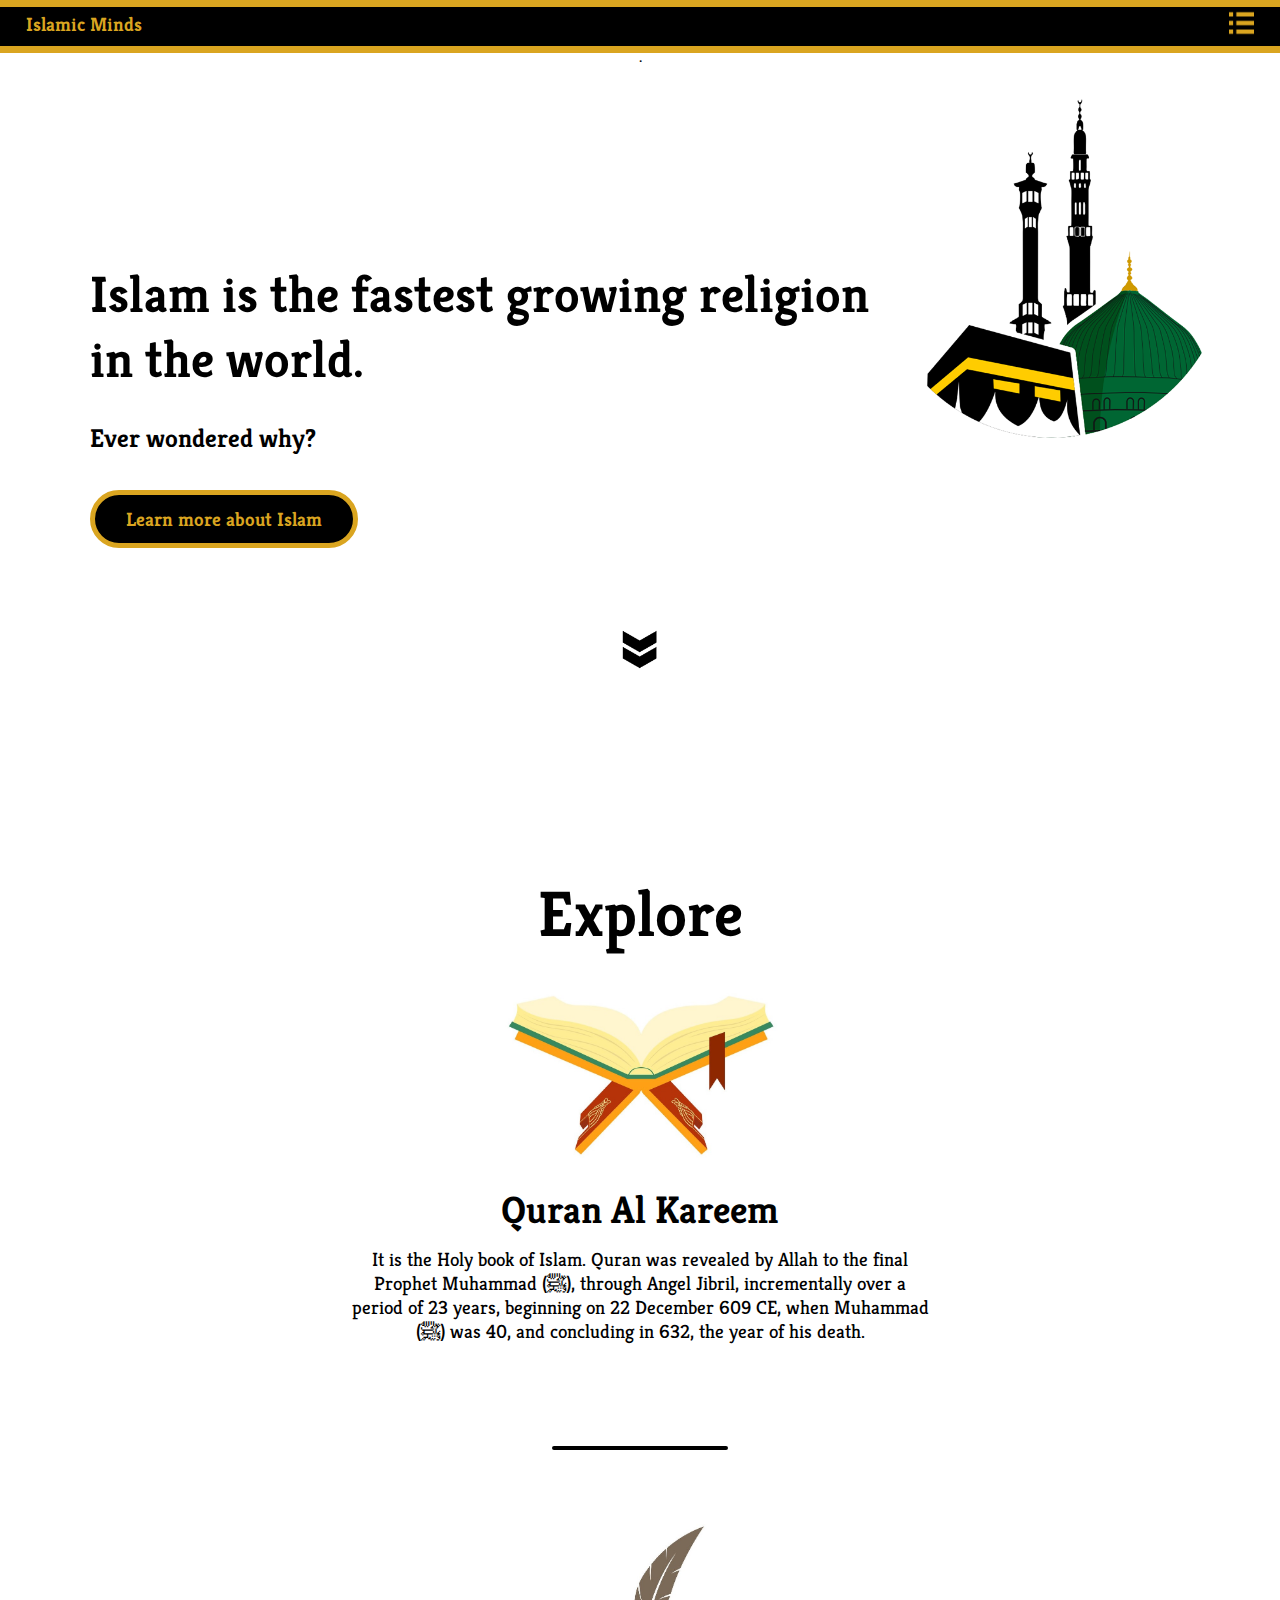
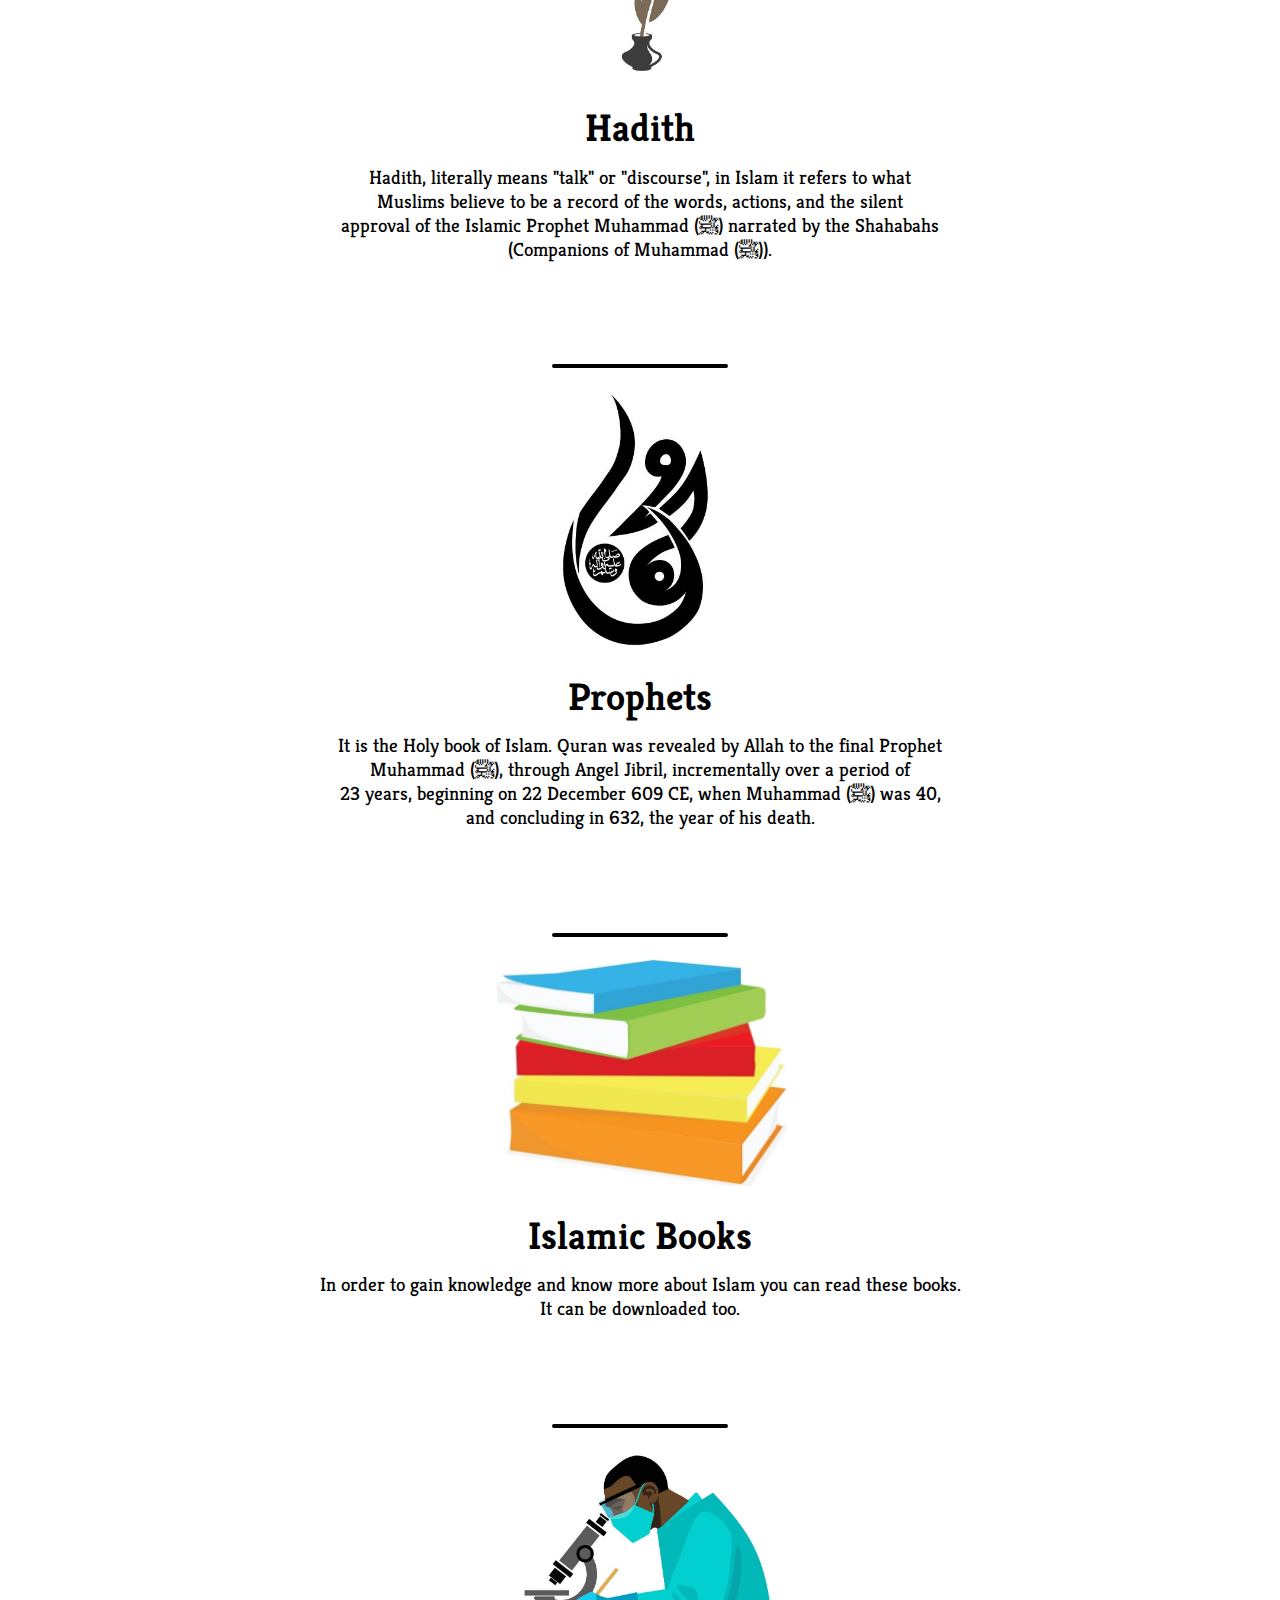
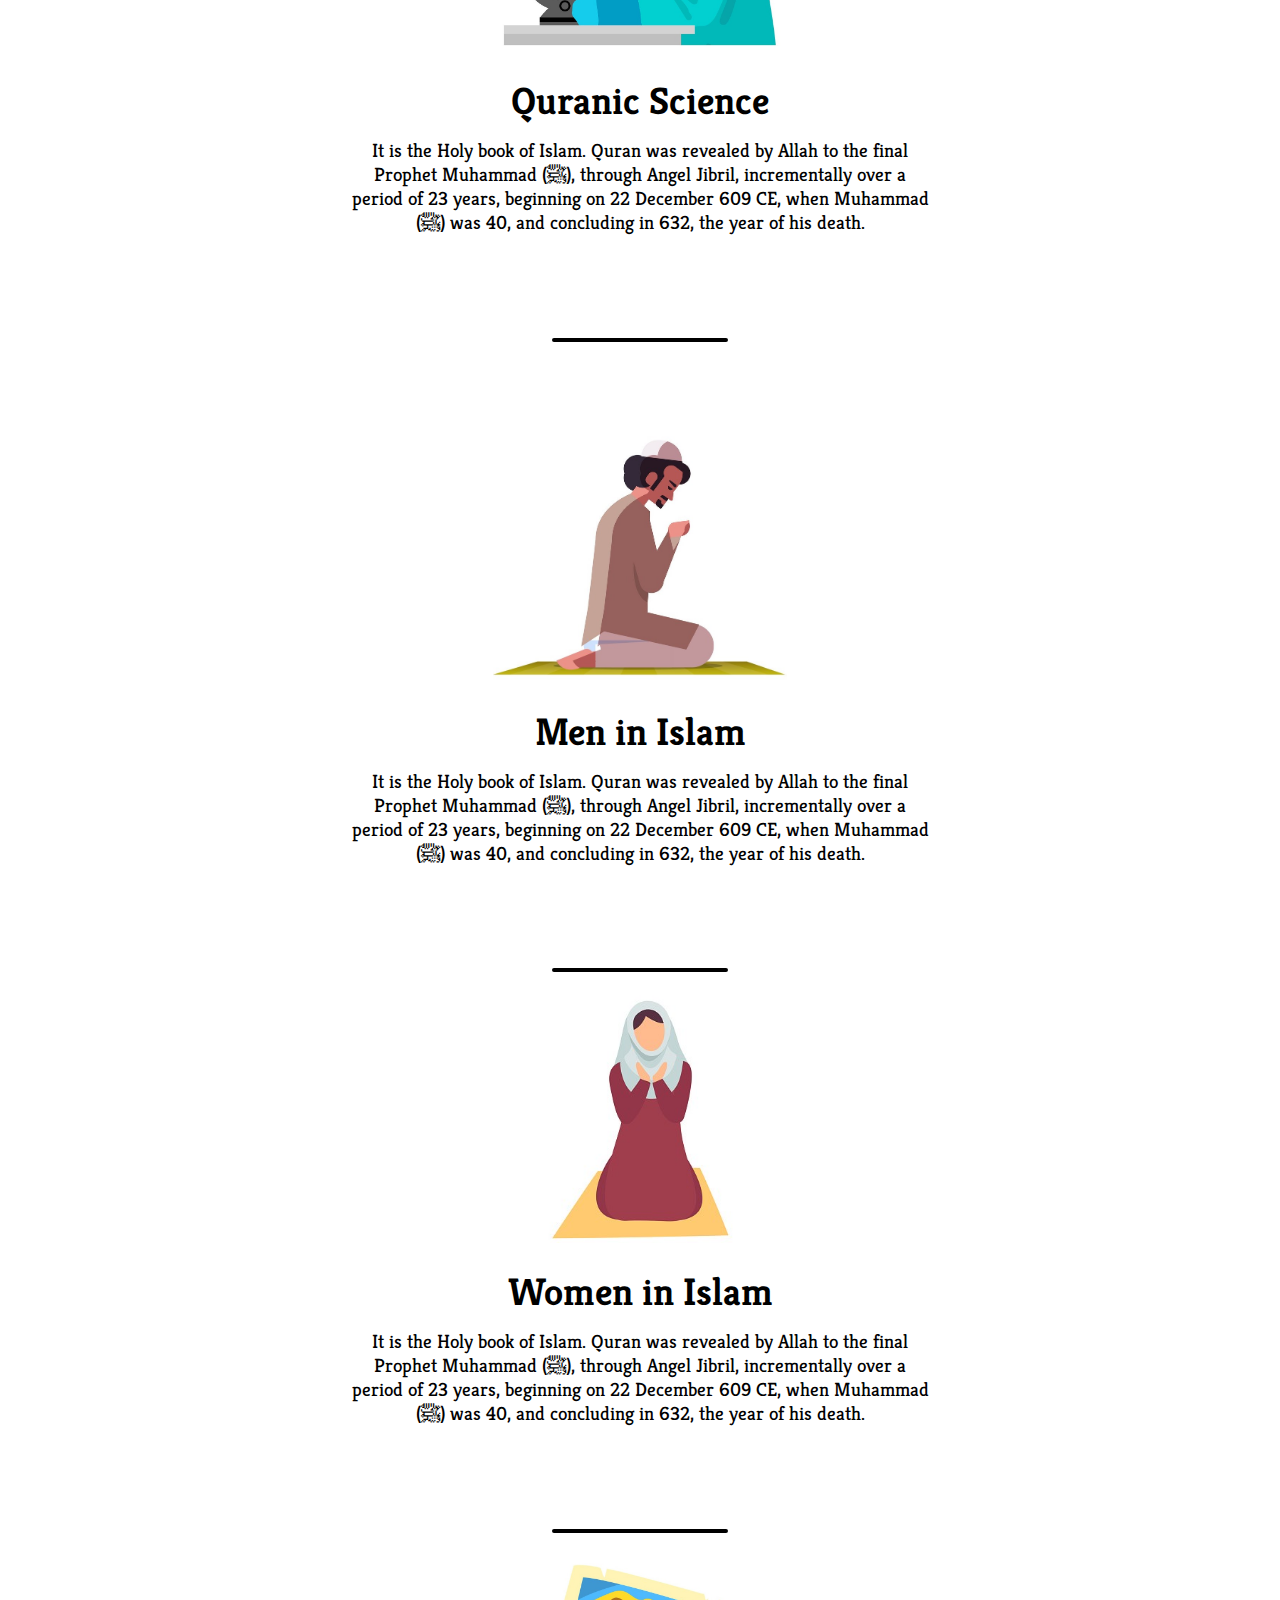
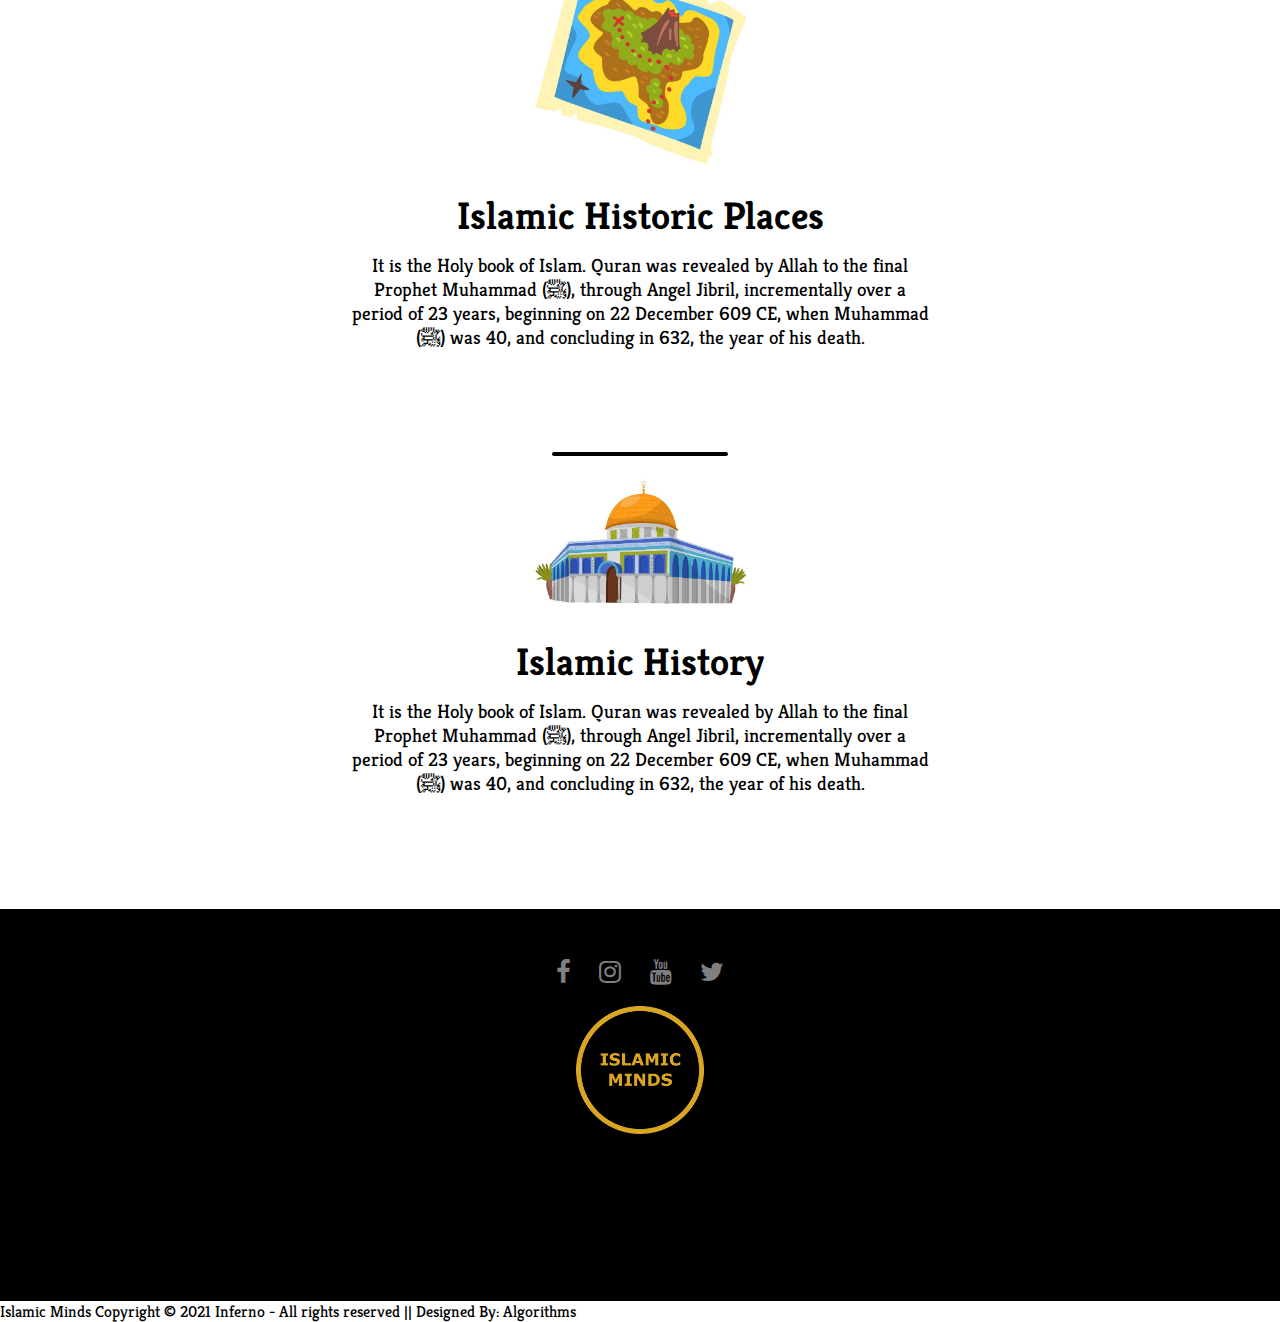
==== commit 1005a47f: "An Update" ====
--- a/index.htm
+++ b/index.htm
@@ -47,6 +47,7 @@
       <a href="HTML/Hadith.htm">Hadith</a>
       <a href="HTML/Dua.htm">Dua</a>
       <a href="HTML/Pillars-of-islam.htm">Pillars of Islam</a>
+      <a href="HTML/99-names-of-allah.htm">99 Attributes of Allah</a>
       <a href="HTML/Prophets.htm">Prophets</a>
       <a href="HTML/Books.htm">Books to gain more knowledge about Islam</a>
       <a href="HTML/Dawah-Training.htm">Dawah Training</a>
@@ -202,810 +203,7 @@
           death.</p>
     </div>
     </div>
-    <table>
-      <thead>
-      <tr>
-      <th>#</th>
-      <th>Name</th>
-      <th>Transliteration</th>
-      <th>Meaning</th>
-      </tr>
-      </thead>
-      <tbody>
-      <tr>
-      <td><strong>1</strong></td>
-      <td style="font-size:30px;font-weight:bold;">
-      ٱلْرَّحْمَـانُ
-      </td>
-      <td>AR-RAHMAAN</td>
-      <td>The Most or Entirely Merciful</td>
-      </tr>
-      <tr>
-      <td><strong>2</strong></td>
-      <td style="font-size:30px;font-weight:bold;">
-      ٱلْرَّحِيْمُ
-      </td>
-      <td>AR-RAHEEM</td>
-      <td>The Bestower of Mercy</td>
-      </tr>
-      <tr>
-      <td><strong>3</strong></td>
-      <td style="font-size:30px;font-weight:bold;">
-      ٱلْمَلِكُ
-      </td>
-      <td>AL-MALIK</td>
-      <td>The King and Owner of Dominion</td>
-      </tr>
-      <tr>
-      <td><strong>4</strong></td>
-      <td style="font-size:30px;font-weight:bold;">
-      ٱلْقُدُّوسُ
-      </td>
-      <td>AL-QUDDUS</td>
-      <td>The Absolutely Pure</td>
-      </tr>
-      <tr>
-      <td><strong>5</strong></td>
-      <td style="font-size:30px;font-weight:bold;">
-      ٱلْسَّلَامُ
-      </td>
-      <td>AS-SALAM</td>
-      <td>The Perfection and Giver of Peace</td>
-      </tr>
-      <tr>
-      <td><strong>6</strong></td>
-      <td style="font-size:30px;font-weight:bold;">
-      ٱلْمُؤْمِنُ
-      </td>
-      <td>AL-MU’MIN</td>
-      <td>The One Who gives Emaan and Security</td>
-      </tr>
-      <tr>
-      <td><strong>7</strong></td>
-      <td style="font-size:30px;font-weight:bold;">
-      ٱلْمُهَيْمِنُ
-      </td>
-      <td>AL-MUHAYMIN</td>
-      <td>The Guardian, The Witness, The Overseer</td>
-      </tr>
-      <tr>
-      <td><strong>8</strong></td>
-      <td style="font-size:30px;font-weight:bold;">
-      ٱلْعَزِيزُ
-      </td>
-      <td>AL-AZEEZ</td>
-      <td>The All Mighty</td>
-      </tr>
-      <tr>
-      <td><strong>9</strong></td>
-      <td style="font-size:30px;font-weight:bold;">
-      ٱلْجَبَّارُ
-      </td>
-      <td>AL-JABBAR</td>
-      <td>The Compeller, The Restorer</td>
-      </tr>
-      <tr>
-      <td><strong>10</strong></td>
-      <td style="font-size:30px;font-weight:bold;">
-      ٱلْمُتَكَبِّرُ
-      </td>
-      <td>AL-MUTAKABBIR</td>
-      <td>The Supreme, The Majestic</td>
-      </tr>
-      <tr>
-      <td><strong>11</strong></td>
-      <td style="font-size:30px;font-weight:bold;">
-      ٱلْخَالِقُ
-      </td>
-      <td>AL-KHAALIQ</td>
-      <td>The Creator, The Maker</td>
-      </tr>
-      <tr>
-      <td><strong>12</strong></td>
-      <td style="font-size:30px;font-weight:bold;">
-      ٱلْبَارِئُ
-      </td>
-      <td>AL-BAARI’</td>
-      <td>The Originator</td>
-      </tr>
-      <tr>
-      <td><strong>13</strong></td>
-      <td style="font-size:30px;font-weight:bold;">
-      ٱلْمُصَوِّرُ
-      </td>
-      <td>AL-MUSAWWIR</td>
-      <td>The Fashioner</td>
-      </tr>
-      <tr>
-      <td><strong>14</strong></td>
-      <td style="font-size:30px;font-weight:bold;">
-      ٱلْغَفَّارُ
-      </td>
-      <td>AL-GHAFFAR</td>
-      <td>The All- and Oft-Forgiving</td>
-      </tr>
-      <tr>
-      <td><strong>15</strong></td>
-      <td style="font-size:30px;font-weight:bold;">
-      ٱلْقَهَّارُ
-      </td>
-      <td>AL-QAHHAR</td>
-      <td>The Subduer, The Ever-Dominating</td>
-      </tr>
-      <tr>
-      <td><strong>16</strong></td>
-      <td style="font-size:30px;font-weight:bold;">
-      ٱلْوَهَّابُ
-      </td>
-      <td>AL-WAHHAAB</td>
-      <td>The Giver of Gifts</td>
-      </tr>
-      <tr>
-      <td><strong>17</strong></td>
-      <td style="font-size:30px;font-weight:bold;">
-      ٱلْرَّزَّاقُ
-      </td>
-      <td>AR-RAZZAAQ</td>
-      <td>The Provider</td>
-      </tr>
-      <tr>
-      <td><strong>18</strong></td>
-      <td style="font-size:30px;font-weight:bold;">
-      ٱلْفَتَّاحُ
-      </td>
-      <td>AL-FATTAAH</td>
-      <td>The Opener, The Judge</td>
-      </tr>
-      <tr>
-      <td><strong>19</strong></td>
-      <td style="font-size:30px;font-weight:bold;">
-      ٱلْعَلِيمُ
-      </td>
-      <td>AL-‘ALEEM</td>
-      <td>The All-Knowing, The Omniscient</td>
-      </tr>
-      <tr>
-      <td><strong>20</strong></td>
-      <td style="font-size:30px;font-weight:bold;">
-      ٱلْقَابِضُ
-      </td>
-      <td>AL-QAABID</td>
-      <td>The Withholder</td>
-      </tr>
-      <tr>
-      <td><strong>21</strong></td>
-      <td style="font-size:30px;font-weight:bold;">
-      ٱلْبَاسِطُ
-      </td>
-      <td>AL-BAASIT</td>
-      <td>The Extender</td>
-      </tr>
-      <tr>
-      <td><strong>22</strong></td>
-      <td style="font-size:30px;font-weight:bold;">
-      ٱلْخَافِضُ
-      </td>
-      <td>AL-KHAAFIDH</td>
-      <td>The Reducer, The Abaser</td>
-      </tr>
-      <tr>
-      <td><strong>23</strong></td>
-      <td style="font-size:30px;font-weight:bold;">
-      ٱلْرَّافِعُ
-      </td>
-      <td>AR-RAAFI’</td>
-      <td>The Exalter, The Elevator</td>
-      </tr>
-      <tr>
-      <td><strong>24</strong></td>
-      <td style="font-size:30px;font-weight:bold;">
-      ٱلْمُعِزُّ
-      </td>
-      <td>AL-MU’IZZ</td>
-      <td>The Honourer, The Bestower</td>
-      </tr>
-      <tr>
-      <td><strong>25</strong></td>
-      <td style="font-size:30px;font-weight:bold;">
-      ٱلْمُذِلُّ
-      </td>
-      <td>AL-MUZIL</td>
-      <td>The Dishonourer, The Humiliator</td>
-      </tr>
-      <tr>
-      <td><strong>26</strong></td>
-      <td style="font-size:30px;font-weight:bold;">
-      ٱلْسَّمِيعُ
-      </td>
-      <td>AS-SAMEE’</td>
-      <td>The All-Hearing</td>
-      </tr>
-      <tr>
-      <td><strong>27</strong></td>
-      <td style="font-size:30px;font-weight:bold;">
-      ٱلْبَصِيرُ
-      </td>
-      <td>AL-BASEER</td>
-      <td>The All-Seeing</td>
-      </tr>
-      <tr>
-      <td><strong>28</strong></td>
-      <td style="font-size:30px;font-weight:bold;">
-      ٱلْحَكَمُ
-      </td>
-      <td>AL-HAKAM</td>
-      <td>The Judge, The Giver of Justice</td>
-      </tr>
-      <tr>
-      <td><strong>29</strong></td>
-      <td style="font-size:30px;font-weight:bold;">
-      ٱلْعَدْلُ
-      </td>
-      <td>AL-‘ADL</td>
-      <td>The Utterly Just</td>
-      </tr>
-      <tr>
-      <td><strong>30</strong></td>
-      <td style="font-size:30px;font-weight:bold;">
-      ٱلْلَّطِيفُ
-      </td>
-      <td>AL-LATEEF</td>
-      <td>The Subtle One, The Most Gentle</td>
-      </tr>
-      <tr>
-      <td><strong>31</strong></td>
-      <td style="font-size:30px;font-weight:bold;">
-      ٱلْخَبِيرُ
-      </td>
-      <td>AL-KHABEER</td>
-      <td>The Acquainted, the All-Aware</td>
-      </tr>
-      <tr>
-      <td><strong>32</strong></td>
-      <td style="font-size:30px;font-weight:bold;">
-      ٱلْحَلِيمُ
-      </td>
-      <td>AL-HALEEM</td>
-      <td>The Most Forbearing</td>
-      </tr>
-      <tr>
-      <td><strong>33</strong></td>
-      <td style="font-size:30px;font-weight:bold;">
-      ٱلْعَظِيمُ
-      </td>
-      <td>AL-‘ATHEEM</td>
-      <td>The Magnificent, The Supreme</td>
-      </tr>
-      <tr>
-      <td><strong>34</strong></td>
-      <td style="font-size:30px;font-weight:bold;">
-      ٱلْغَفُورُ
-      </td>
-      <td>AL-GHAFOOR</td>
-      <td>The Forgiving, The Exceedingly Forgiving</td>
-      </tr>
-      <tr>
-      <td><strong>35</strong></td>
-      <td style="font-size:30px;font-weight:bold;">
-      ٱلْشَّكُورُ
-      </td>
-      <td>ASH-SHAKOOR</td>
-      <td>The Most Appreciative</td>
-      </tr>
-      <tr>
-      <td><strong>36</strong></td>
-      <td style="font-size:30px;font-weight:bold;">
-      ٱلْعَلِيُّ
-      </td>
-      <td>AL-‘ALEE</td>
-      <td>The Most High, The Exalted</td>
-      </tr>
-      <tr>
-      <td><strong>37</strong></td>
-      <td style="font-size:30px;font-weight:bold;">
-      ٱلْكَبِيرُ
-      </td>
-      <td>AL-KABEER</td>
-      <td>The Greatest, The Most Grand</td>
-      </tr>
-      <tr>
-      <td><strong>38</strong></td>
-      <td style="font-size:30px;font-weight:bold;">
-      ٱلْحَفِيظُ
-      </td>
-      <td>AL-HAFEEDH</td>
-      <td>The Preserver, The All-Heedful and All-Protecting</td>
-      </tr>
-      <tr>
-      <td><strong>39</strong></td>
-      <td style="font-size:30px;font-weight:bold;">
-      ٱلْمُقِيتُ
-      </td>
-      <td>AL-MUQEET</td>
-      <td>The Sustainer</td>
-      </tr>
-      <tr>
-      <td><strong>40</strong></td>
-      <td style="font-size:30px;font-weight:bold;">
-      ٱلْحَسِيبُ
-      </td>
-      <td>AL-HASEEB</td>
-      <td>The Reckoner, The Sufficient </td>
-      </tr>
-      <tr>
-      <td><strong>41</strong></td>
-      <td style="font-size:30px;font-weight:bold;">
-      ٱلْجَلِيلُ
-      </td>
-      <td>AL-JALEEL</td>
-      <td>The Majestic</td>
-      </tr>
-      <tr>
-      <td><strong>42</strong></td>
-      <td style="font-size:30px;font-weight:bold;">
-      ٱلْكَرِيمُ
-      </td>
-      <td>AL-KAREEM</td>
-      <td>The Most Generous, The Most Esteemed</td>
-      </tr>
-      <tr>
-      <td><strong>43</strong></td>
-      <td style="font-size:30px;font-weight:bold;">
-      ٱلْرَّقِيبُ
-      </td>
-      <td>AR-RAQEEB</td>
-      <td>The Watchful</td>
-      </tr>
-      <tr>
-      <td><strong>44</strong></td>
-      <td style="font-size:30px;font-weight:bold;">
-      ٱلْمُجِيبُ
-      </td>
-      <td>AL-MUJEEB</td>
-      <td>The Responsive One</td>
-      </tr>
-      <tr>
-      <td><strong>45</strong></td>
-      <td style="font-size:30px;font-weight:bold;">
-      ٱلْوَاسِعُ
-      </td>
-      <td>AL-WAASI’</td>
-      <td>The All-Encompassing, the Boundless</td>
-      </tr>
-      <tr>
-      <td><strong>46</strong></td>
-      <td style="font-size:30px;font-weight:bold;">
-      ٱلْحَكِيمُ
-      </td>
-      <td>AL-HAKEEM</td>
-      <td>The All-Wise</td>
-      </tr>
-      <tr>
-      <td><strong>47</strong></td>
-      <td style="font-size:30px;font-weight:bold;">
-      ٱلْوَدُودُ
-      </td>
-      <td>AL-WADOOD</td>
-      <td>The Most Loving</td>
-      </tr>
-      <tr>
-      <td><strong>48</strong></td>
-      <td style="font-size:30px;font-weight:bold;">
-      ٱلْمَجِيدُ
-      </td>
-      <td>AL-MAJEED</td>
-      <td>The Glorious, The Most Honorable</td>
-      </tr>
-      <tr>
-      <td><strong>49</strong></td>
-      <td style="font-size:30px;font-weight:bold;">
-      ٱلْبَاعِثُ
-      </td>
-      <td>AL-BA’ITH</td>
-      <td>The Resurrector, The Raiser of the Dead</td>
-      </tr>
-      <tr>
-      <td><strong>50</strong></td>
-      <td style="font-size:30px;font-weight:bold;">
-      ٱلْشَّهِيدُ
-      </td>
-      <td>ASH-SHAHEED</td>
-      <td>The All- and Ever Witnessing</td>
-      </tr>
-      <tr>
-      <td><strong>51</strong></td>
-      <td style="font-size:30px;font-weight:bold;">
-      ٱلْحَقُّ
-      </td>
-      <td>AL-HAQQ</td>
-      <td>The Absolute Truth</td>
-      </tr>
-      <tr>
-      <td><strong>52</strong></td>
-      <td style="font-size:30px;font-weight:bold;">
-      ٱلْوَكِيلُ
-      </td>
-      <td>AL-WAKEEL</td>
-      <td>The Trustee, The Disposer of Affairs</td>
-      </tr>
-      <tr>
-      <td><strong>53</strong></td>
-      <td style="font-size:30px;font-weight:bold;">
-      ٱلْقَوِيُّ
-      </td>
-      <td>AL-QAWIYY</td>
-      <td>The All-Strong</td>
-      </tr>
-      <tr>
-      <td><strong>54</strong></td>
-      <td style="font-size:30px;font-weight:bold;">
-      ٱلْمَتِينُ
-      </td>
-      <td>AL-MATEEN</td>
-      <td>The Firm, The Steadfast</td>
-      </tr>
-      <tr>
-      <td><strong>55</strong></td>
-      <td style="font-size:30px;font-weight:bold;">
-      ٱلْوَلِيُّ
-      </td>
-      <td>AL-WALIYY</td>
-      <td>The Protecting Associate</td>
-      </tr>
-      <tr>
-      <td><strong>56</strong></td>
-      <td style="font-size:30px;font-weight:bold;">
-      ٱلْحَمِيدُ
-      </td>
-      <td>AL-HAMEED</td>
-      <td>The Praiseworthy</td>
-      </tr>
-      <tr>
-      <td><strong>57</strong></td>
-      <td style="font-size:30px;font-weight:bold;">
-      ٱلْمُحْصِيُ
-      </td>
-      <td>AL-MUHSEE</td>
-      <td>The All-Enumerating, The Counter</td>
-      </tr>
-      <tr>
-      <td><strong>58</strong></td>
-      <td style="font-size:30px;font-weight:bold;">
-      ٱلْمُبْدِئُ
-      </td>
-      <td>AL-MUBDI</td>
-      <td>The Originator, The Initiator</td>
-      </tr>
-      <tr>
-      <td><strong>59</strong></td>
-      <td style="font-size:30px;font-weight:bold;">
-      ٱلْمُعِيدُ
-      </td>
-      <td>AL-MU’ID</td>
-      <td>The Restorer, The Reinstater</td>
-      </tr>
-      <tr>
-      <td><strong>60</strong></td>
-      <td style="font-size:30px;font-weight:bold;">
-      ٱلْمُحْيِى
-      </td>
-      <td>AL-MUHYEE</td>
-      <td>The Giver of Life</td>
-      </tr>
-      <tr>
-      <td><strong>61</strong></td>
-      <td style="font-size:30px;font-weight:bold;">
-      ٱلْمُمِيتُ
-      </td>
-      <td>AL-MUMEET</td>
-      <td>The Bringer of Death, the Destroyer</td>
-      </tr>
-      <tr>
-      <td><strong>62</strong></td>
-      <td style="font-size:30px;font-weight:bold;">
-      ٱلْحَىُّ
-      </td>
-      <td>AL-HAYY</td>
-      <td>The Ever-Living</td>
-      </tr>
-      <tr>
-      <td><strong>63</strong></td>
-      <td style="font-size:30px;font-weight:bold;">
-      ٱلْقَيُّومُ
-      </td>
-      <td>AL-QAYYOOM</td>
-      <td>The Sustainer, The Self-Subsisting</td>
-      </tr>
-      <tr>
-      <td><strong>64</strong></td>
-      <td style="font-size:30px;font-weight:bold;">
-      ٱلْوَاجِدُ
-      </td>
-      <td>AL-WAAJID</td>
-      <td>The Perceiver</td>
-      </tr>
-      <tr>
-      <td><strong>65</strong></td>
-      <td style="font-size:30px;font-weight:bold;">
-      ٱلْمَاجِدُ
-      </td>
-      <td>AL-MAAJID</td>
-      <td>The Illustrious, the Magnificent</td>
-      </tr>
-      <tr>
-      <td><strong>66</strong></td>
-      <td style="font-size:30px;font-weight:bold;">
-      ٱلْوَاحِدُ
-      </td>
-      <td>AL-WAAHID</td>
-      <td>The One</td>
-      </tr>
-      <tr>
-      <td><strong>67</strong></td>
-      <td style="font-size:30px;font-weight:bold;">
-      ٱلْأَحَد
-      </td>
-      <td>AL-AHAD</td>
-      <td>The Unique, The Only One </td>
-      </tr>
-      <tr>
-      <td><strong>68</strong></td>
-      <td style="font-size:30px;font-weight:bold;">
-      ٱلْصَّمَدُ
-      </td>
-      <td>AS-SAMAD</td>
-      <td>The Eternal, Satisfier of Needs</td>
-      </tr>
-      <tr>
-      <td><strong>69</strong></td>
-      <td style="font-size:30px;font-weight:bold;">
-      ٱلْقَادِرُ
-      </td>
-      <td>AL-QADIR</td>
-      <td>The Capable, The Powerful</td>
-      </tr>
-      <tr>
-      <td><strong>70</strong></td>
-      <td style="font-size:30px;font-weight:bold;">
-      ٱلْمُقْتَدِرُ
-      </td>
-      <td>AL-MUQTADIR</td>
-      <td>The Omnipotent</td>
-      </tr>
-      <tr>
-      <td><strong>71</strong></td>
-      <td style="font-size:30px;font-weight:bold;">
-      ٱلْمُقَدِّمُ
-      </td>
-      <td>AL-MUQADDIM</td>
-      <td>The Expediter, The Promoter</td>
-      </tr>
-      <tr>
-      <td><strong>72</strong></td>
-      <td style="font-size:30px;font-weight:bold;">
-      ٱلْمُؤَخِّرُ
-      </td>
-      <td>AL-MU’AKHKHIR</td>
-      <td>The Delayer, the Retarder</td>
-      </tr>
-      <tr>
-      <td><strong>73</strong></td>
-      <td style="font-size:30px;font-weight:bold;">
-      ٱلأَوَّلُ
-      </td>
-      <td>AL-AWWAL</td>
-      <td>The First </td>
-      </tr>
-      <tr>
-      <td><strong>74</strong></td>
-      <td style="font-size:30px;font-weight:bold;">
-      ٱلْآخِرُ
-      </td>
-      <td>AL-AAKHIR</td>
-      <td>The Last </td>
-      </tr>
-      <tr>
-      <td><strong>75</strong></td>
-      <td style="font-size:30px;font-weight:bold;">
-      ٱلْظَّاهِرُ
-      </td>
-      <td>AZ-DHAAHIR</td>
-      <td>The Manifest</td>
-      </tr>
-      <tr>
-      <td><strong>76</strong></td>
-      <td style="font-size:30px;font-weight:bold;">
-      ٱلْبَاطِنُ
-      </td>
-      <td>AL-BAATIN</td>
-      <td>The Hidden One, Knower of the Hidden</td>
-      </tr>
-      <tr>
-      <td><strong>77</strong></td>
-      <td style="font-size:30px;font-weight:bold;">
-      ٱلْوَالِي
-      </td>
-      <td>AL-WAALI</td>
-      <td>The Governor, The Patron</td>
-      </tr>
-      <tr>
-      <td><strong>78</strong></td>
-      <td style="font-size:30px;font-weight:bold;">
-      ٱلْمُتَعَالِي
-      </td>
-      <td>AL-MUTA’ALI</td>
-      <td>The Self Exalted</td>
-      </tr>
-      <tr>
-      <td><strong>79</strong></td>
-      <td style="font-size:30px;font-weight:bold;">
-      ٱلْبَرُّ
-      </td>
-      <td>AL-BARR</td>
-      <td>The Source of Goodness, the Kind Benefactor</td>
-      </tr>
-      <tr>
-      <td><strong>80</strong></td>
-      <td style="font-size:30px;font-weight:bold;">
-      ٱلْتَّوَّابُ
-      </td>
-      <td>AT-TAWWAB</td>
-      <td>The Ever-Pardoning, The Relenting</td>
-      </tr>
-      <tr>
-      <td><strong>81</strong></td>
-      <td style="font-size:30px;font-weight:bold;">
-      ٱلْمُنْتَقِمُ
-      </td>
-      <td>AL-MUNTAQIM</td>
-      <td>The Avenger</td>
-      </tr>
-      <tr>
-      <td><strong>82</strong></td>
-      <td style="font-size:30px;font-weight:bold;">
-      ٱلْعَفُوُّ
-      </td>
-      <td>AL-‘AFUWW</td>
-      <td>The Pardoner</td>
-      </tr>
-      <tr>
-      <td><strong>83</strong></td>
-      <td style="font-size:30px;font-weight:bold;">
-      ٱلْرَّؤُفُ
-      </td>
-      <td>AR-RA’OOF</td>
-      <td>The Most Kind</td>
-      </tr>
-      <tr>
-      <td><strong>84</strong></td>
-      <td style="font-size:30px;font-weight:bold;">
-      مَالِكُ ٱلْمُلْكُ
-      </td>
-      <td>MAALIK-UL-MULK</td>
-      <td>Master of the Kingdom, Owner of the Dominion</td>
-      </tr>
-      <tr>
-      <td><strong>85</strong></td>
-      <td style="font-size:30px;font-weight:bold;">
-      ذُو ٱلْجَلَالِ وَٱلْإِكْرَامُ
-      </td>
-      <td>DHUL-JALAALI WAL-IKRAAM</td>
-      <td>Possessor of Glory and Honour, Lord of Majesty and Generosity</td>
-      </tr>
-      <tr>
-      <td><strong>86</strong></td>
-      <td style="font-size:30px;font-weight:bold;">
-      ٱلْمُقْسِطُ
-      </td>
-      <td>AL-MUQSIT</td>
-      <td>The Equitable, the Requiter</td>
-      </tr>
-      <tr>
-      <td><strong>87</strong></td>
-      <td style="font-size:30px;font-weight:bold;">
-      ٱلْجَامِعُ
-      </td>
-      <td>AL-JAAMI’</td>
-      <td>The Gatherer, the Uniter</td>
-      </tr>
-      <tr>
-      <td><strong>88</strong></td>
-      <td style="font-size:30px;font-weight:bold;">
-      ٱلْغَنيُّ
-      </td>
-      <td>AL-GHANIYY</td>
-      <td>The Self-Sufficient, The Wealthy</td>
-      </tr>
-      <tr>
-      <td><strong>89</strong></td>
-      <td style="font-size:30px;font-weight:bold;">
-      ٱلْمُغْنِيُّ
-      </td>
-      <td>AL-MUGHNI</td>
-      <td>The Enricher</td>
-      </tr>
-      <tr>
-      <td><strong>90</strong></td>
-      <td style="font-size:30px;font-weight:bold;">
-      ٱلْمَانِعُ
-      </td>
-      <td>AL-MANI’</td>
-      <td>The Withholder</td>
-      </tr>
-      <tr>
-      <td><strong>91</strong></td>
-      <td style="font-size:30px;font-weight:bold;">
-      ٱلْضَّارُ
-      </td>
-      <td>AD-DHARR</td>
-      <td>The Distresser</td>
-      </tr>
-      <tr>
-      <td><strong>92</strong></td>
-      <td style="font-size:30px;font-weight:bold;">
-      ٱلْنَّافِعُ
-      </td>
-      <td>AN-NAFI’</td>
-      <td>The Propitious, the Benefactor</td>
-      </tr>
-      <tr>
-      <td><strong>93</strong></td>
-      <td style="font-size:30px;font-weight:bold;">
-      ٱلْنُّورُ
-      </td>
-      <td>AN-NUR</td>
-      <td>The Light, The Illuminator </td>
-      </tr>
-      <tr>
-      <td><strong>94</strong></td>
-      <td style="font-size:30px;font-weight:bold;">
-      ٱلْهَادِي
-      </td>
-      <td>AL-HAADI</td>
-      <td>The Guide</td>
-      </tr>
-      <tr>
-      <td><strong>95</strong></td>
-      <td style="font-size:30px;font-weight:bold;">
-      ٱلْبَدِيعُ
-      </td>
-      <td>AL-BADEE’</td>
-      <td>The Incomparable Originator</td>
-      </tr>
-      <tr>
-      <td><strong>96</strong></td>
-      <td style="font-size:30px;font-weight:bold;">
-      ٱلْبَاقِي
-      </td>
-      <td>AL-BAAQI</td>
-      <td>The Ever-Surviving, The Everlasting</td>
-      </tr>
-      <tr>
-      <td><strong>97</strong></td>
-      <td style="font-size:30px;font-weight:bold;">
-      ٱلْوَارِثُ
-      </td>
-      <td>AL-WAARITH</td>
-      <td>The Inheritor, The Heir</td>
-      </tr>
-      <tr>
-      <td><strong>98</strong></td>
-      <td style="font-size:30px;font-weight:bold;">
-      ٱلْرَّشِيدُ
-      </td>
-      <td>AR-RASHEED</td>
-      <td>The Guide, Infallible Teacher</td>
-      </tr>
-      <tr>
-      <td><strong>99</strong></td>
-      <td style="font-size:30px;font-weight:bold;">
-      ٱلْصَّبُورُ
-      </td>
-      <td>AS-SABOOR</td>
-      <td>The Forbearing, The Patient</td>
-      </tr>
-      </tbody>
-      </table>
+    
   </body>
   <!----------------------------------------------------------------------------------------------------------------------------------------------->
   <!--------------------------------------------------------FOOTER--------------------------------------------------------------------------------->
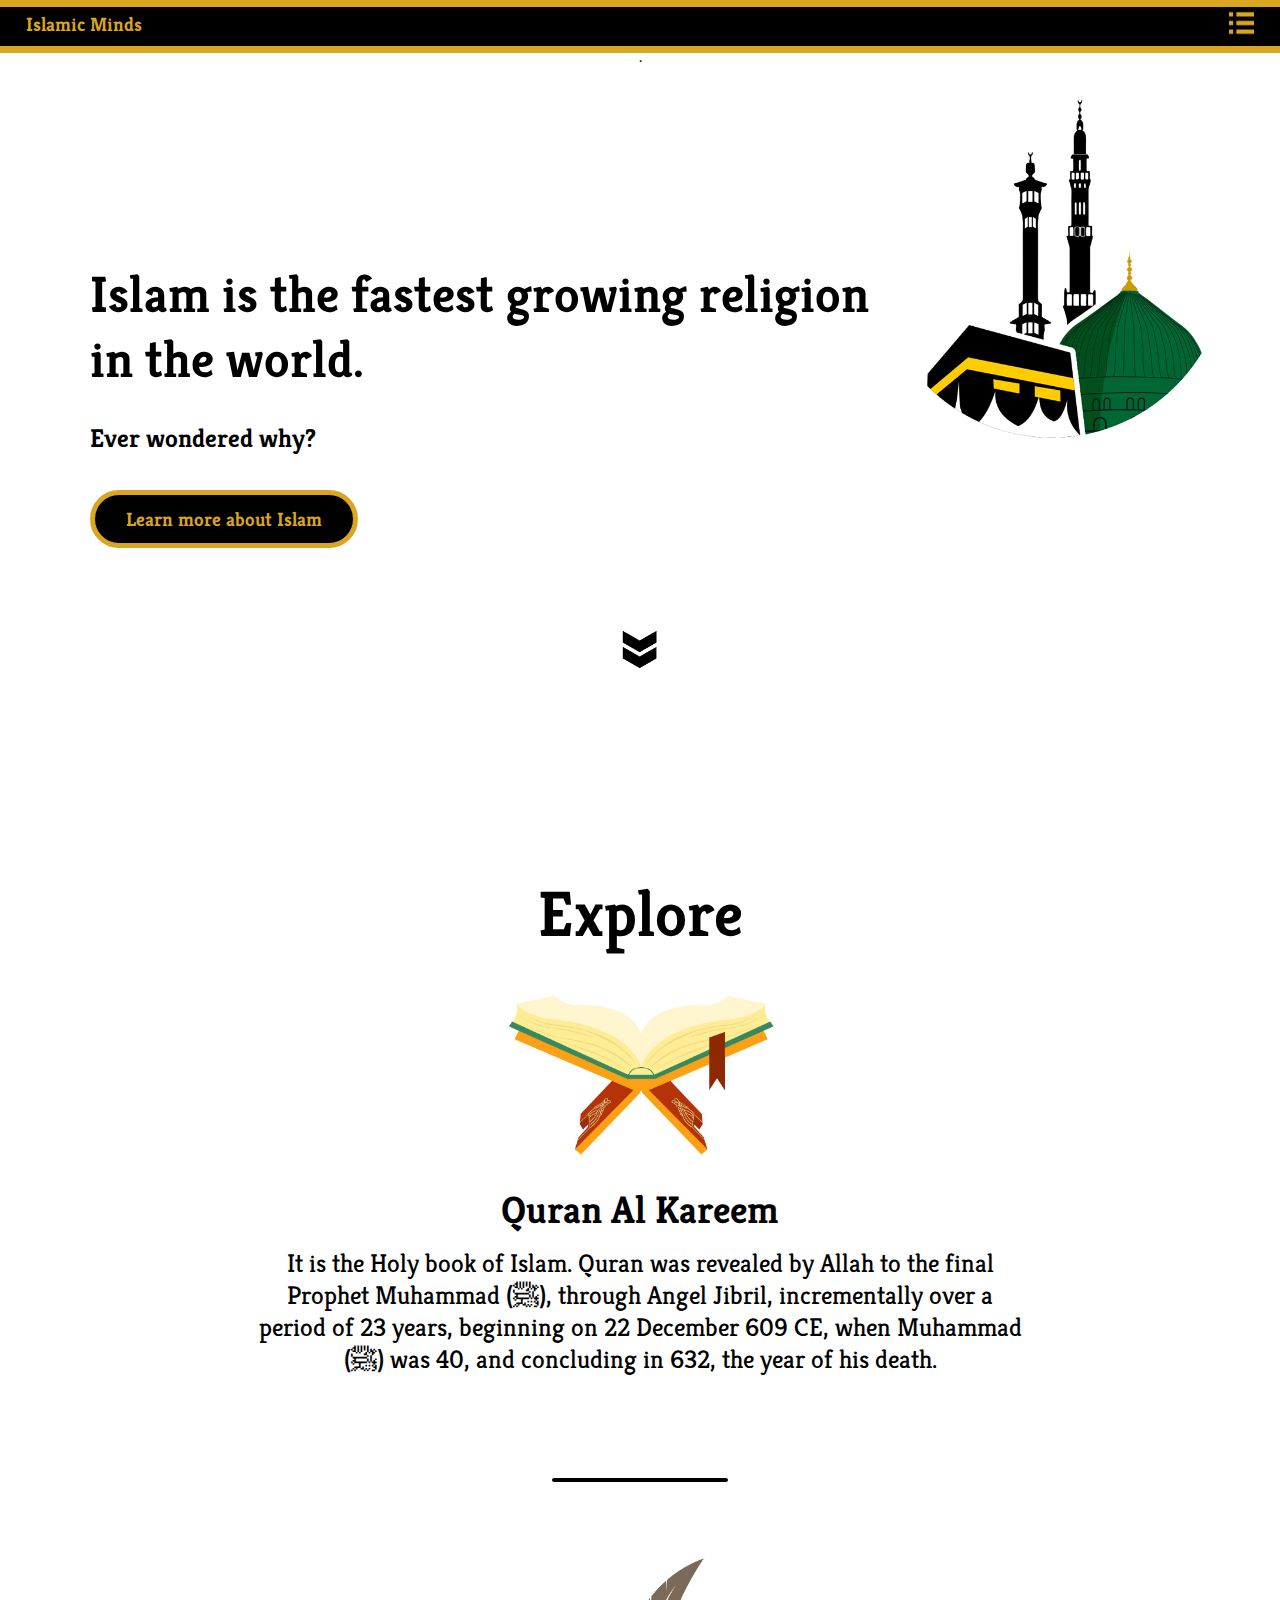
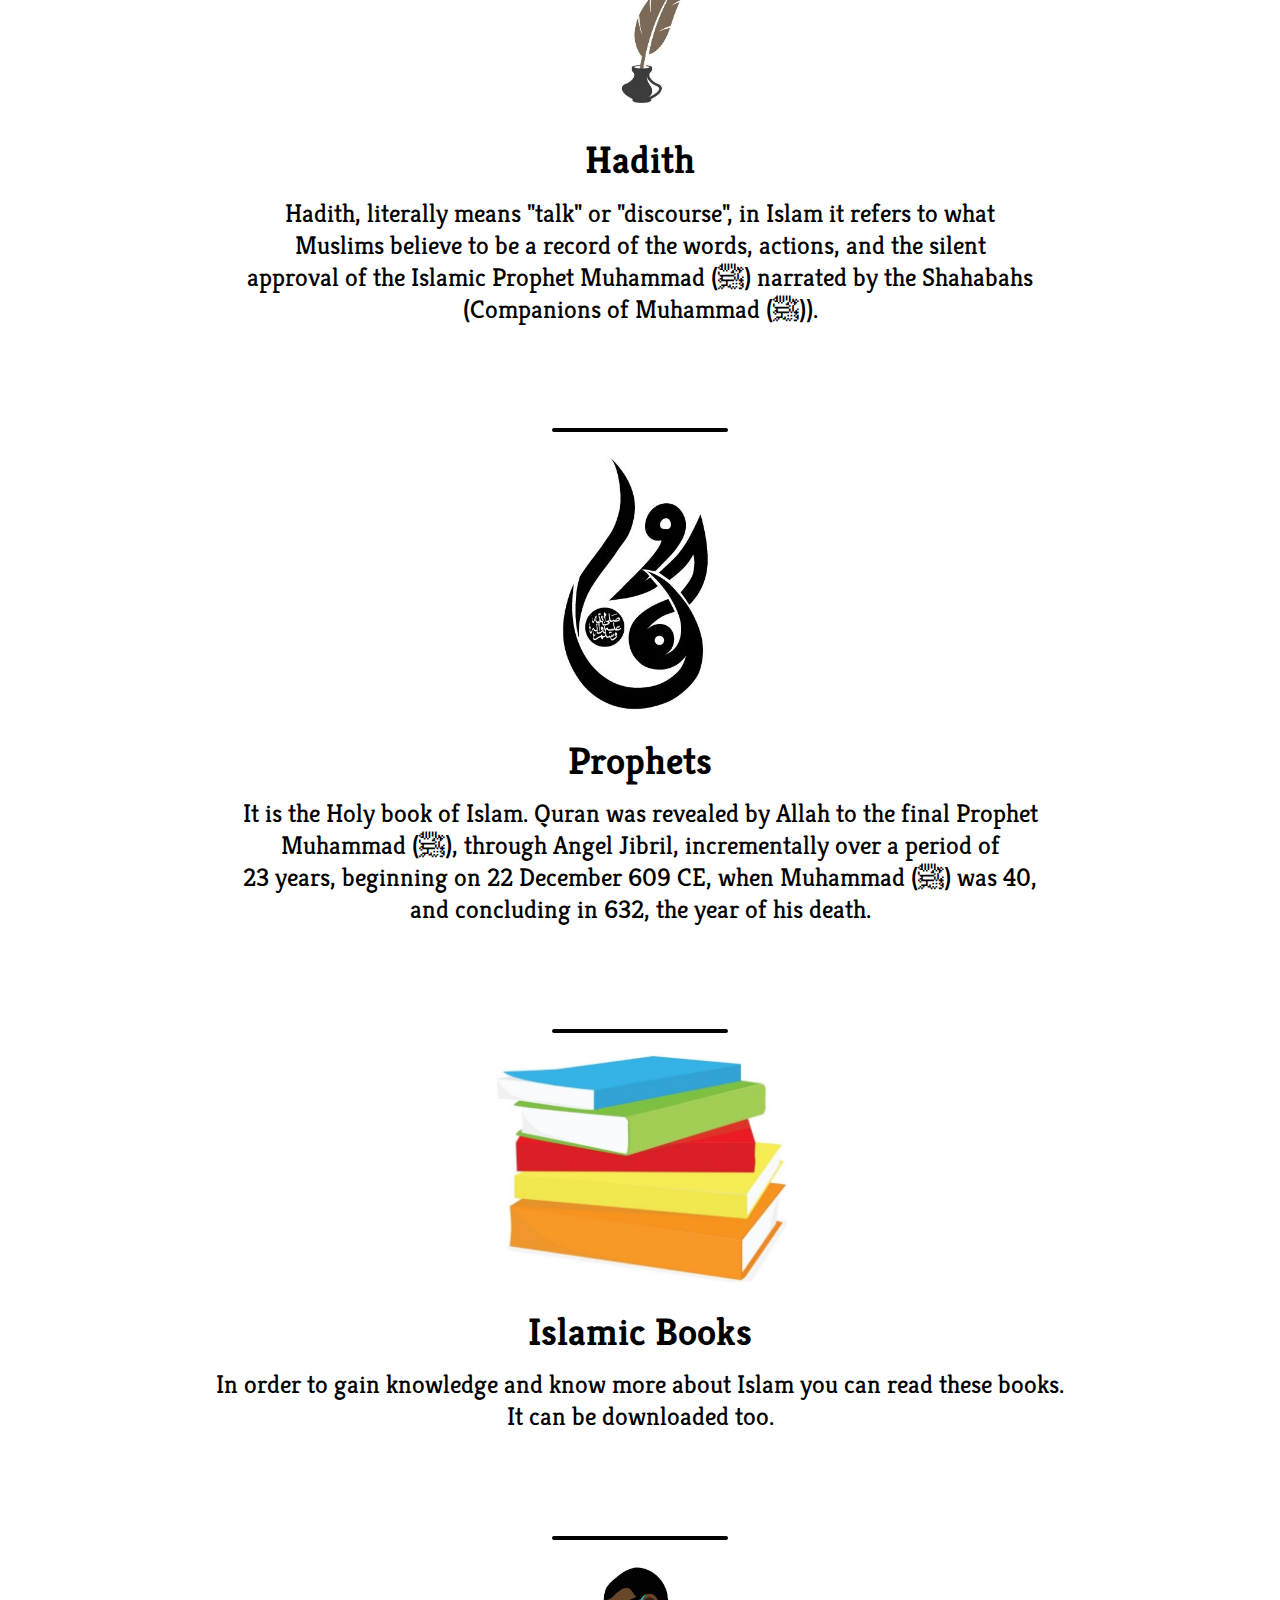
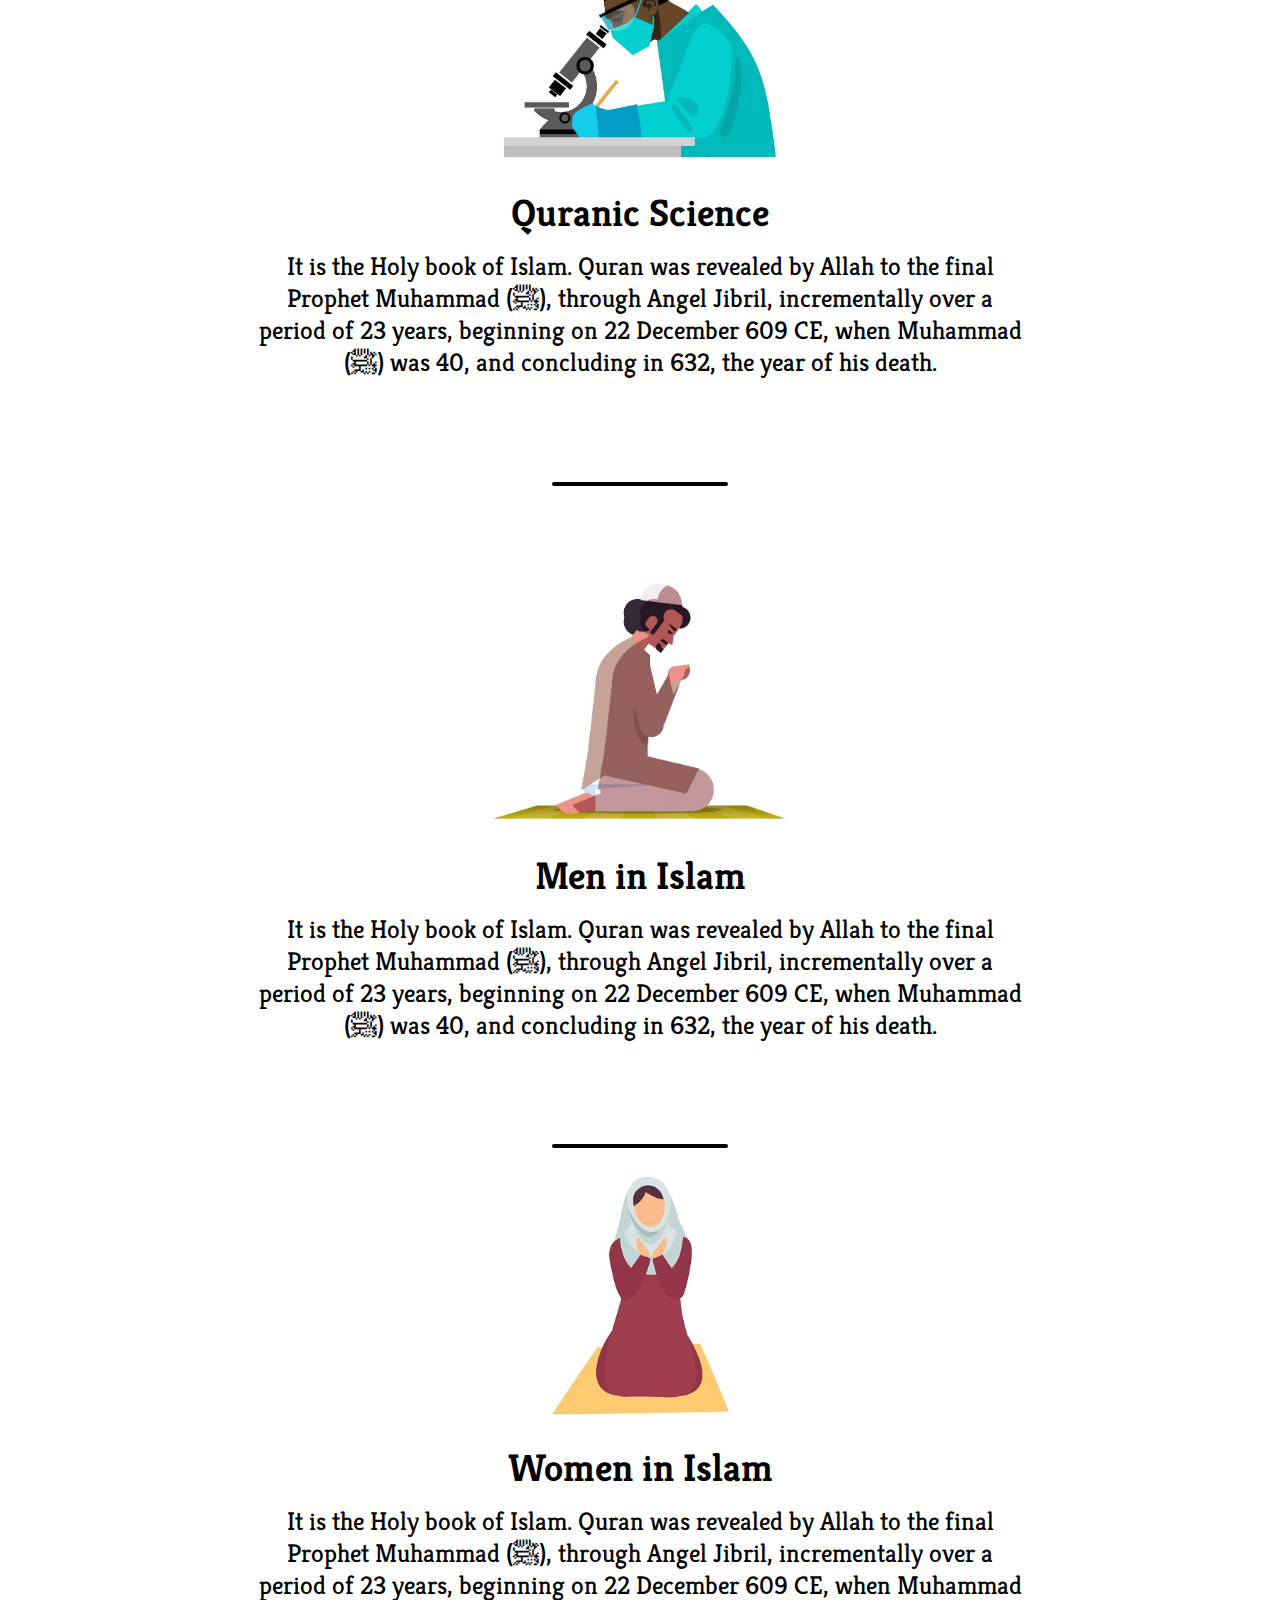
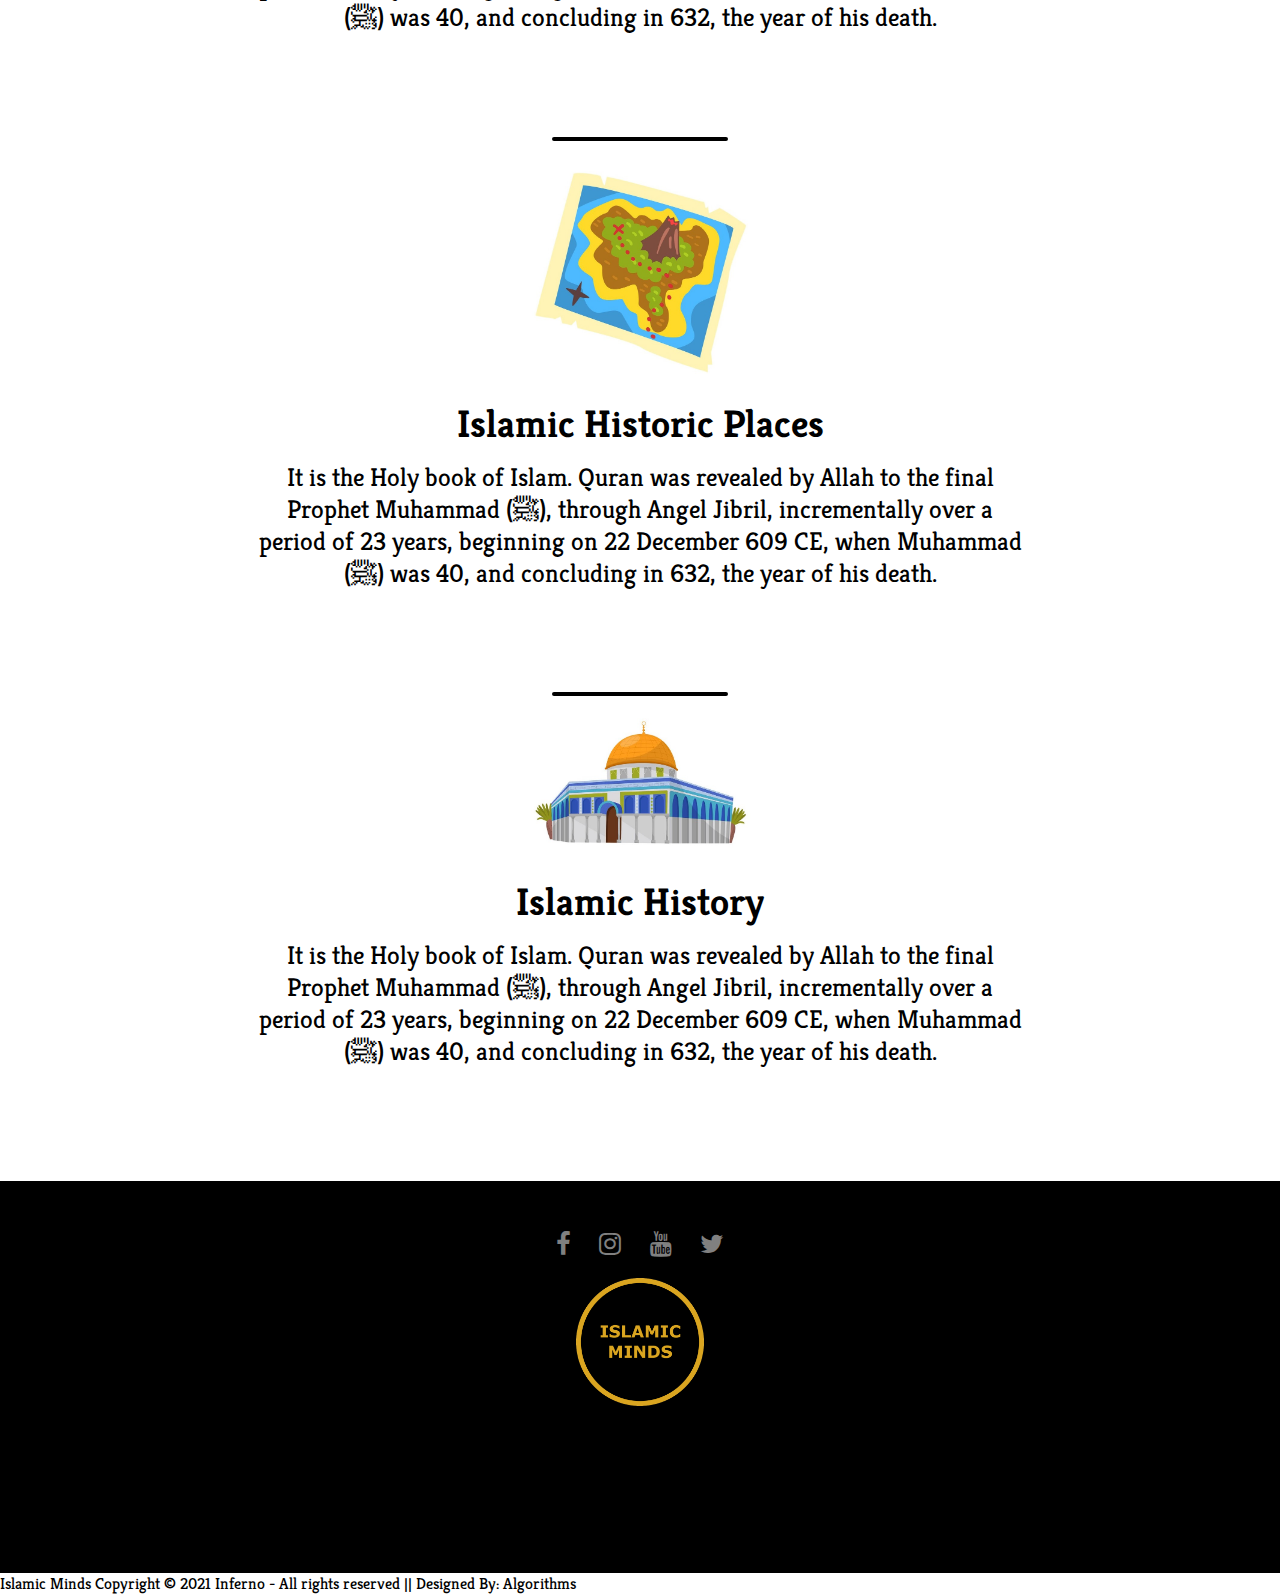
==== commit 253befc1: "Update" ====
--- a/index.htm
+++ b/index.htm
@@ -23,7 +23,14 @@
       type="image/png"
       href="Images\Favicon.png"
     />
+    <link rel="manifest" href="manifest.json">
     <script src="Javascript\script.js"></script>
+    <script>
+      //if browser support service worker
+      if('serviceWorker' in navigator) {
+        navigator.serviceWorker.register('sw.js');
+      };
+    </script>
   </head>
   <body>
     <div class="gold-bar">.</div>
